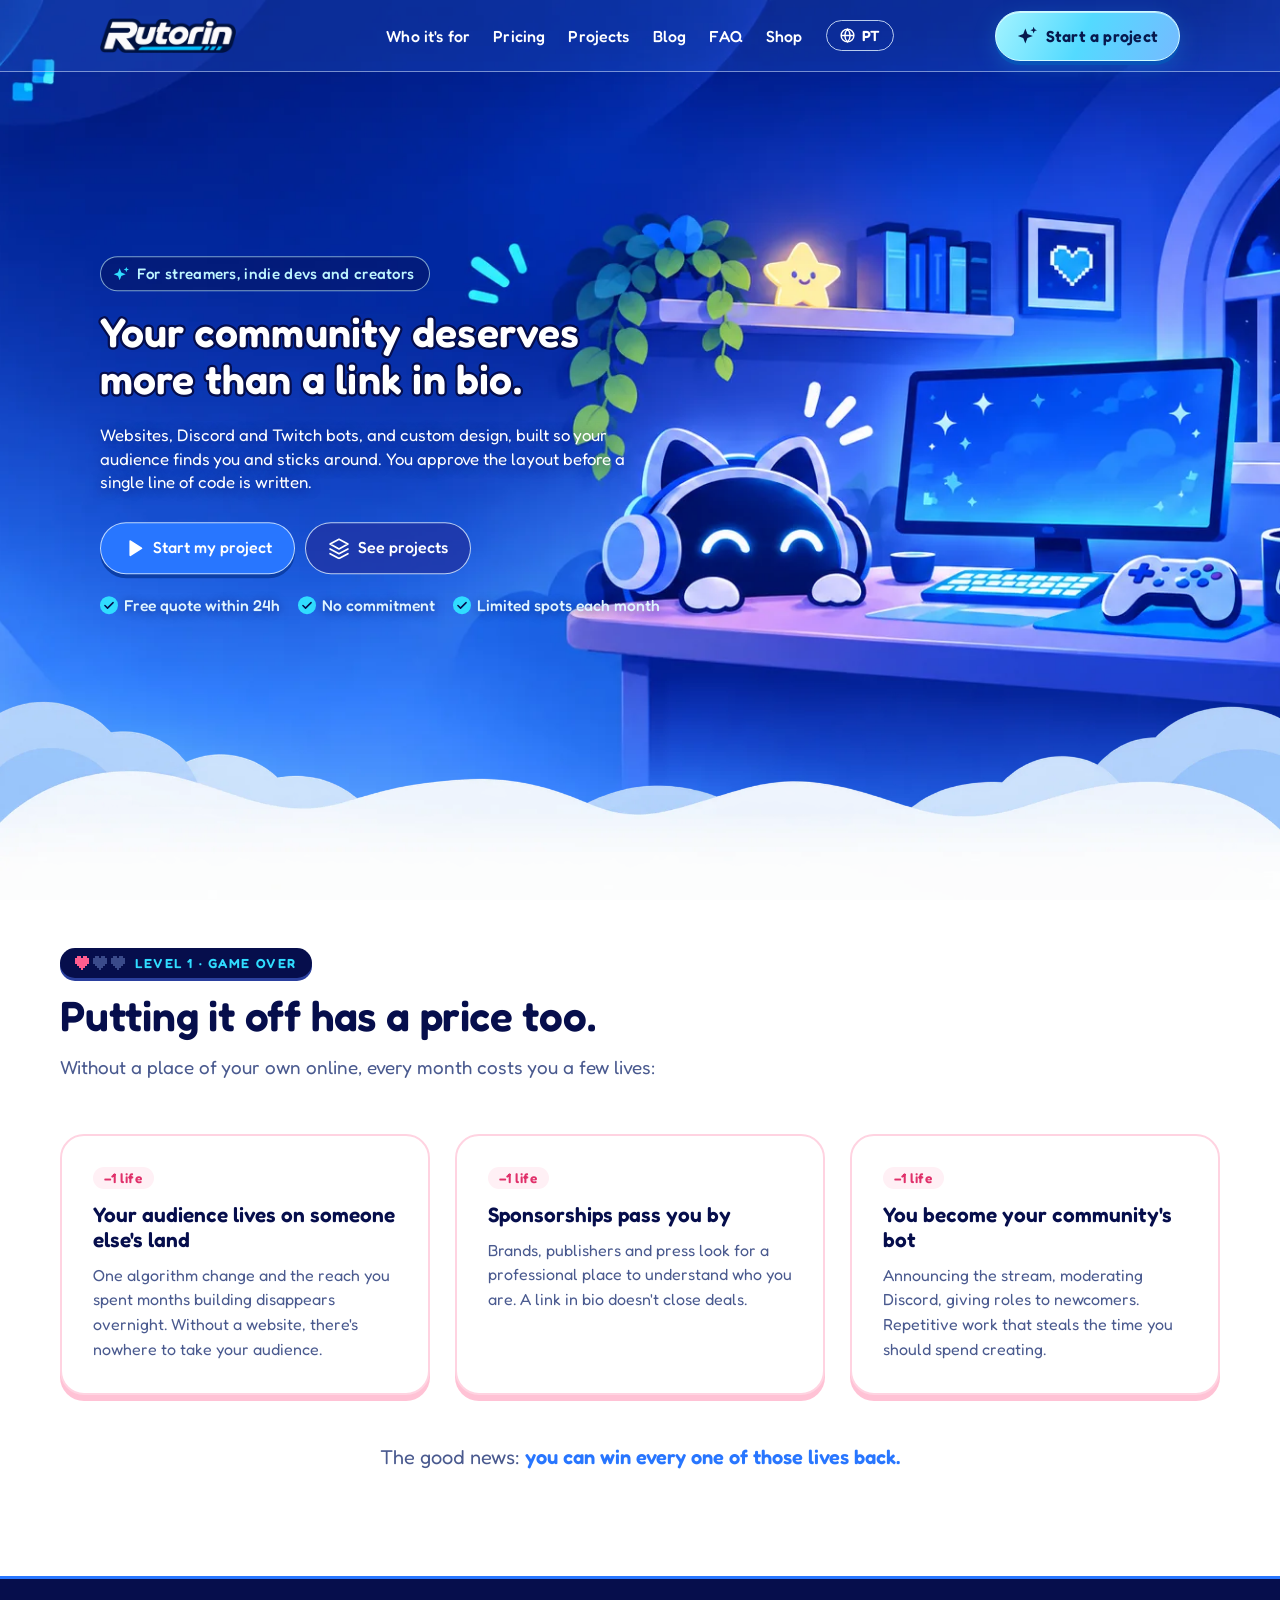
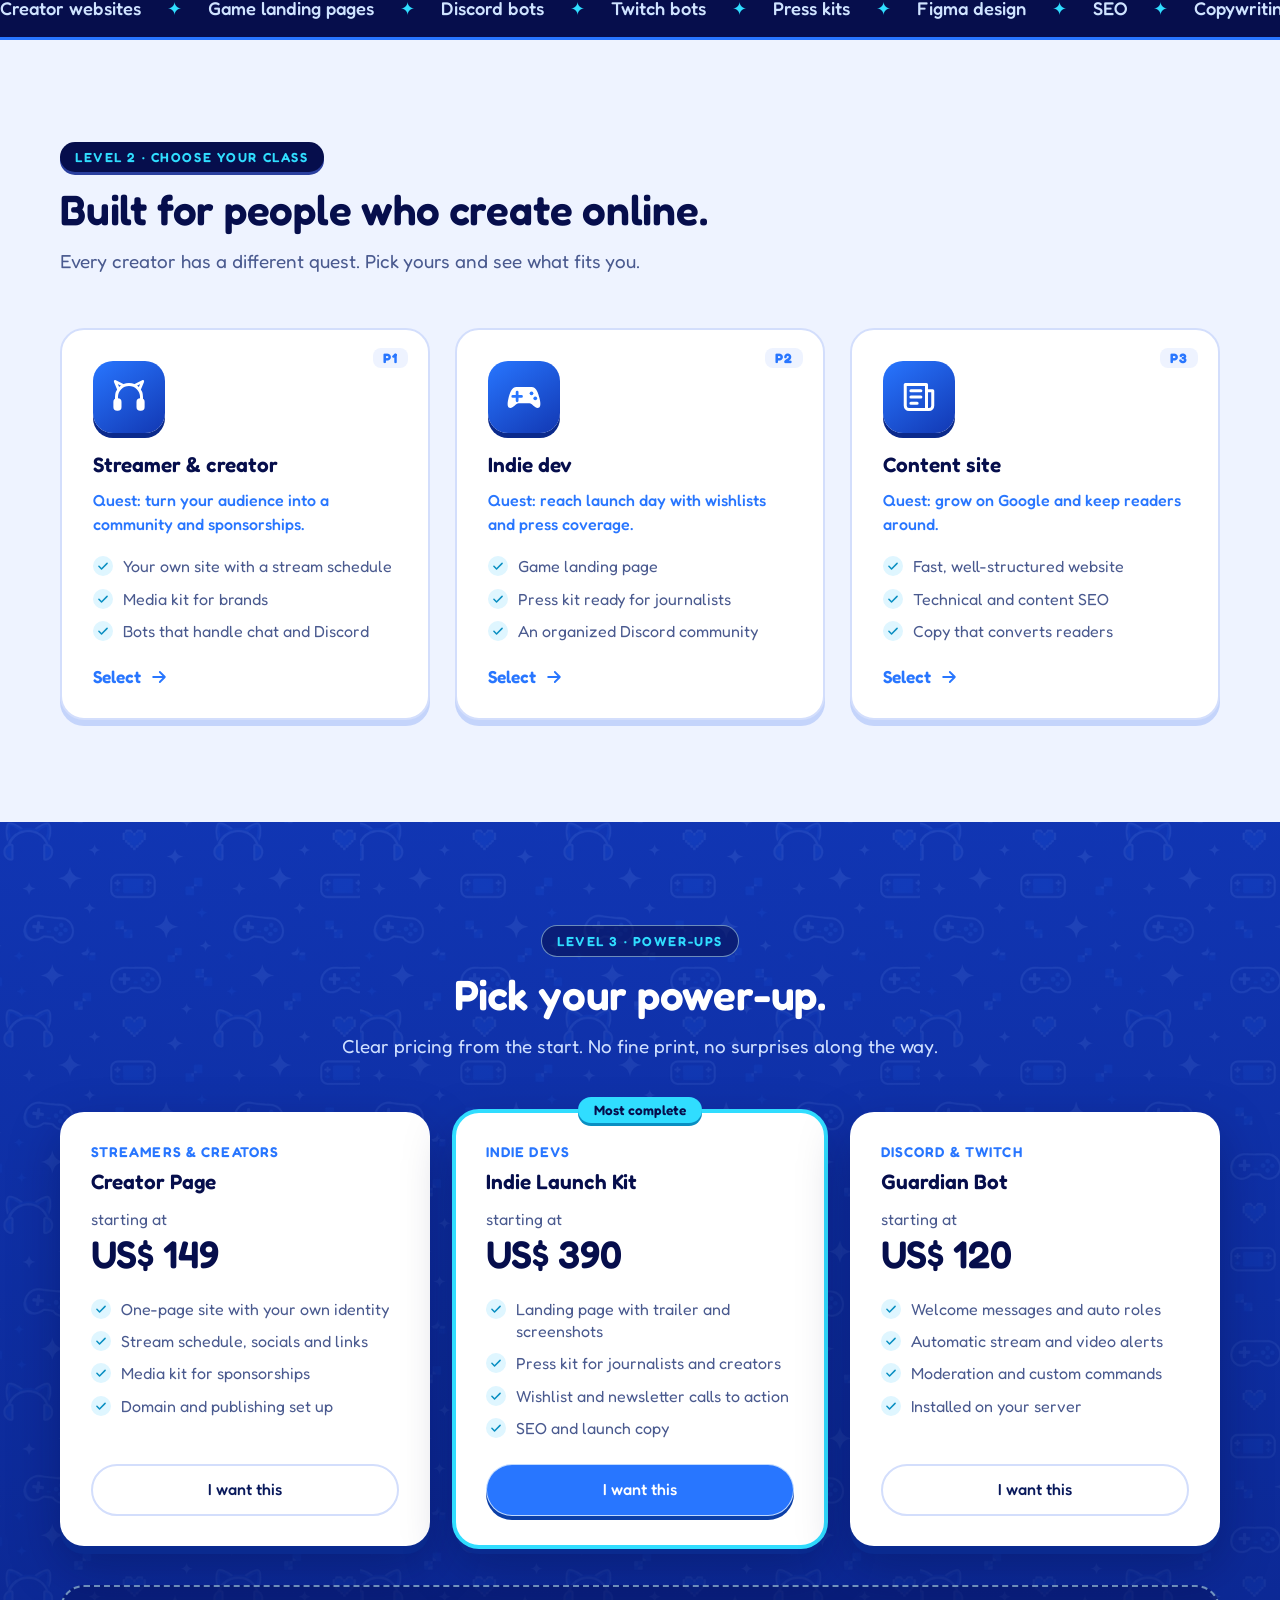
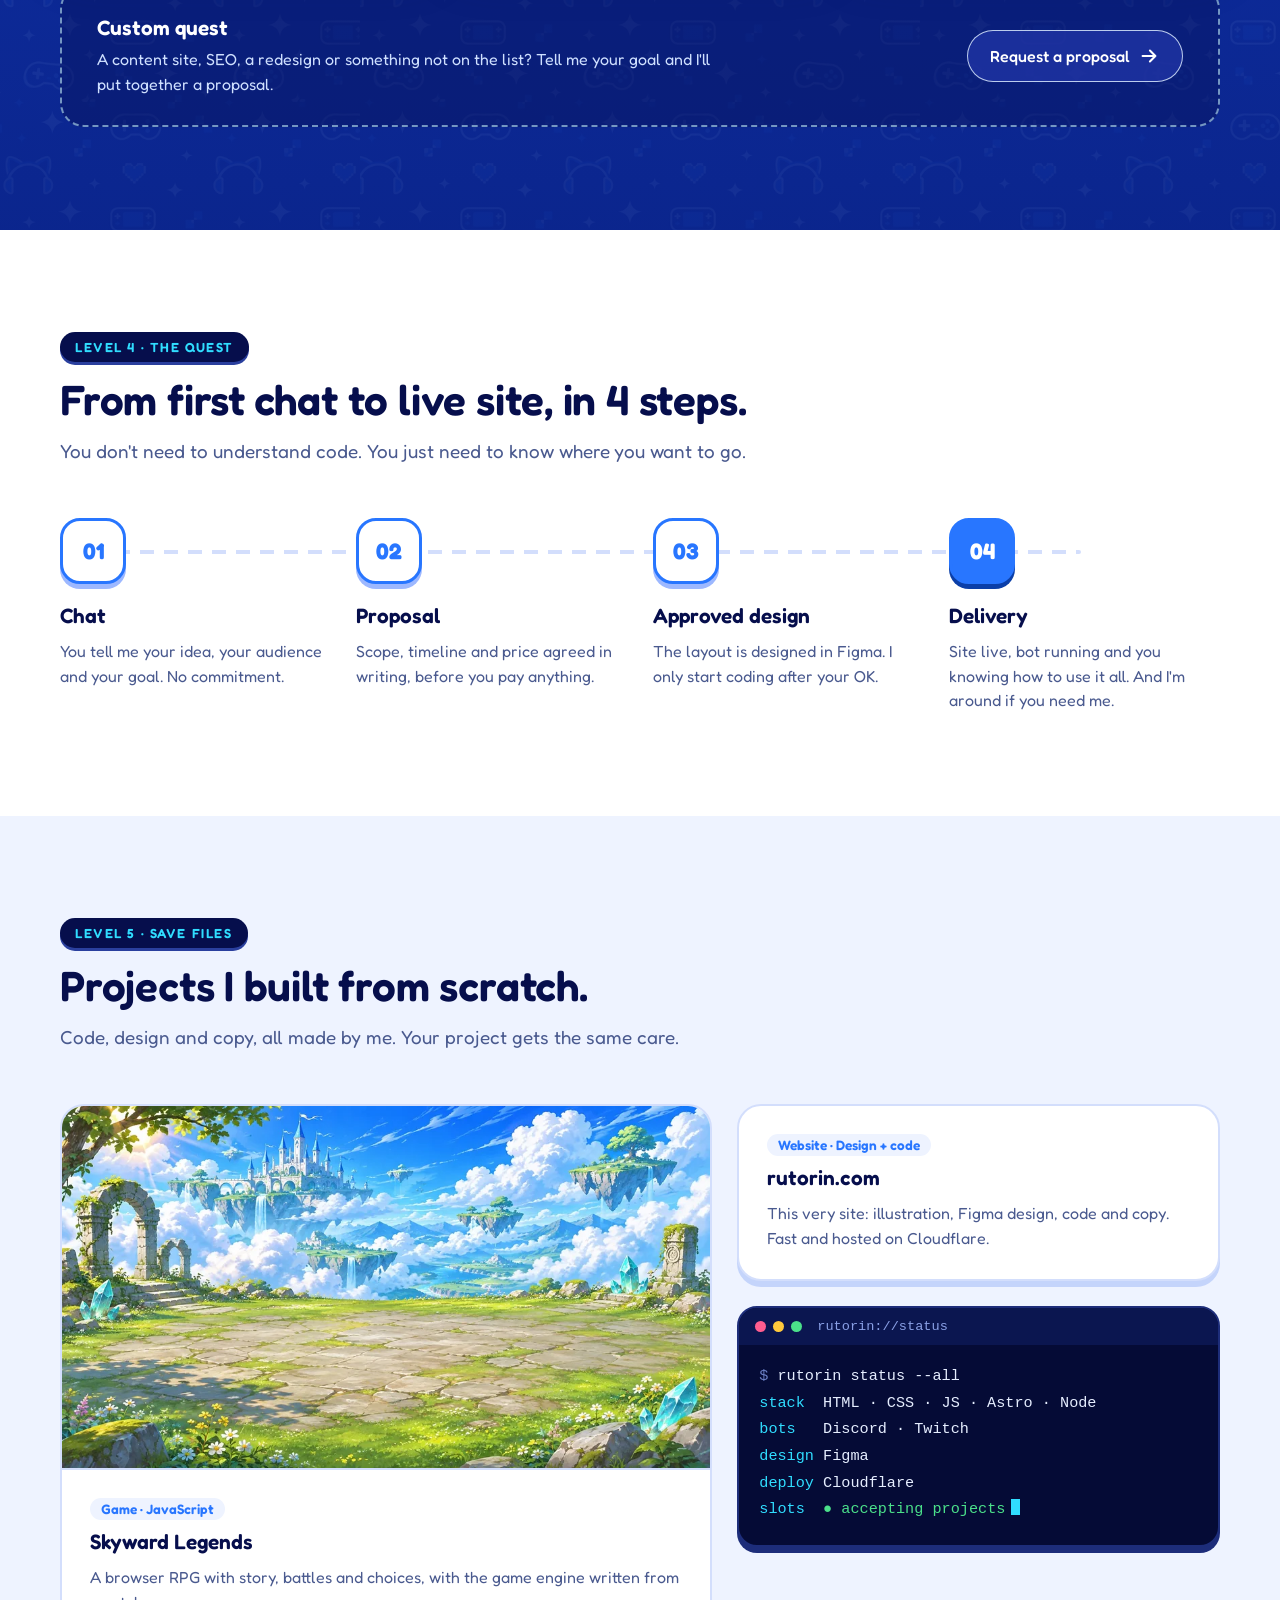
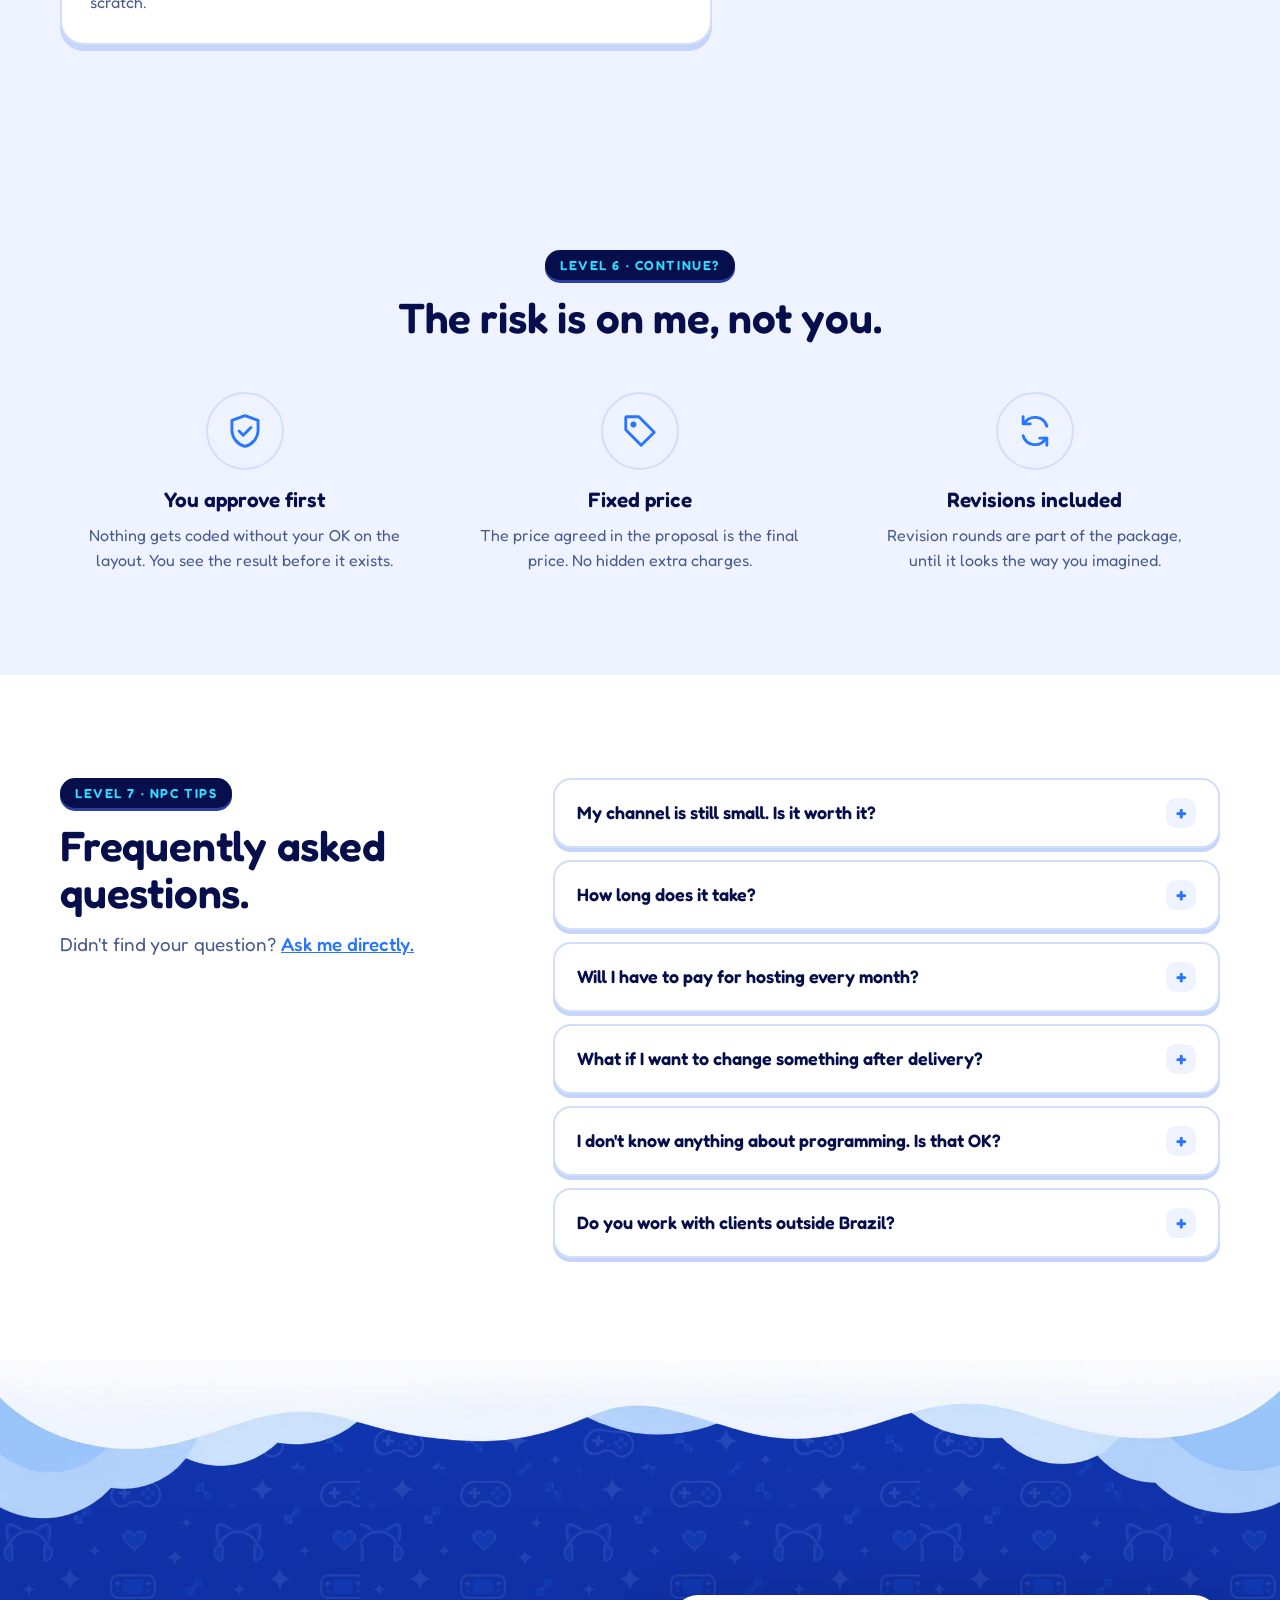
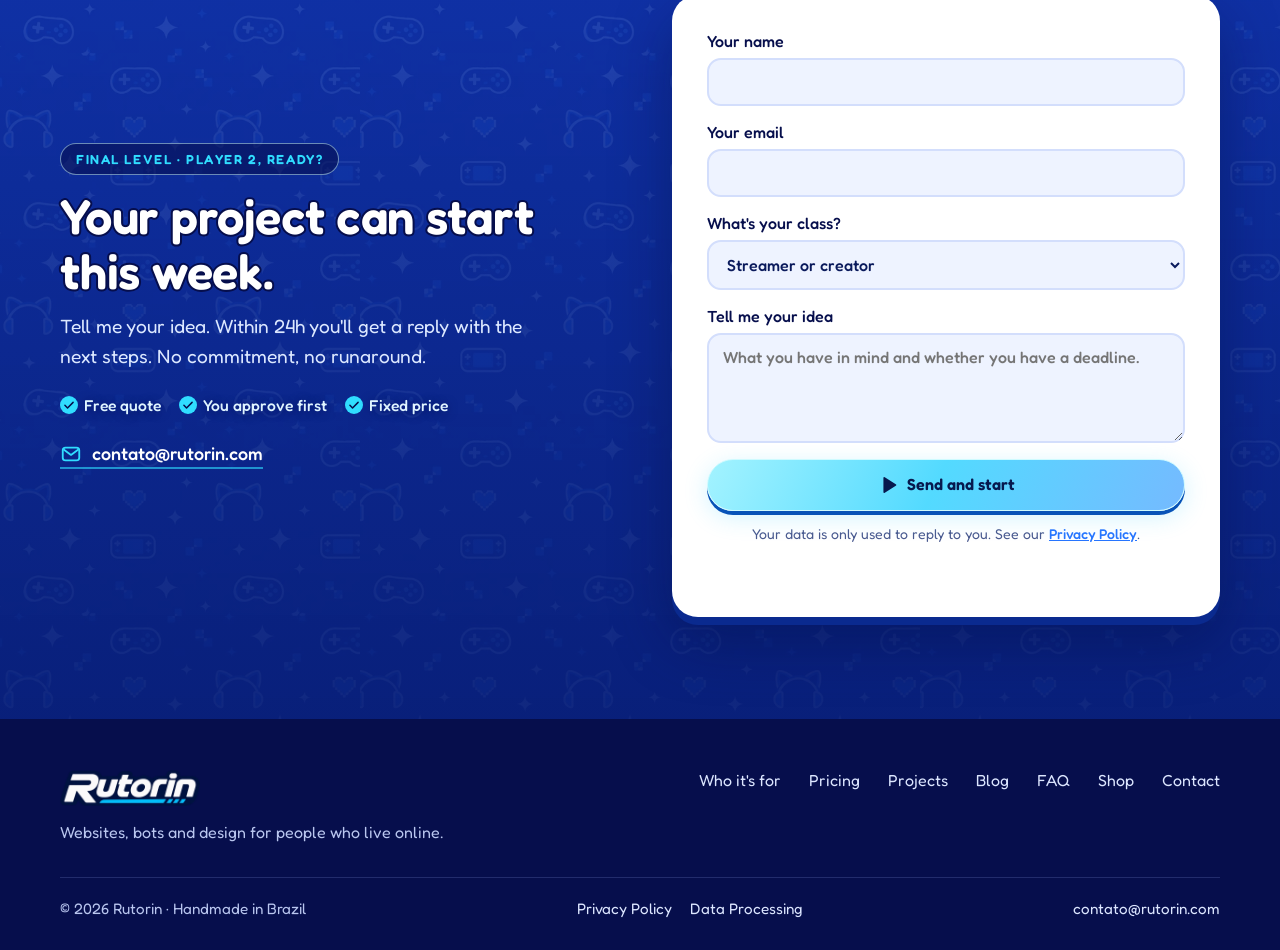
==== index.html @ 8c93b635 "Primeira versão do site da Rutorin" ====
<!doctype html>
<html lang="pt-BR">
<head>
  <meta charset="UTF-8">
  <meta name="viewport" content="width=device-width, initial-scale=1">
  <meta name="theme-color" content="#1035b5">
  <title>Rutorin · Sites e bots para streamers, devs indie e criadores</title>
  <meta name="description" content="Sites, bots para Discord e Twitch e design sob medida para streamers, devs indie e criadores. Você aprova o layout antes de qualquer linha de código. Orçamento grátis em até 24h.">
  <link rel="canonical" href="https://rutorin.com/">
  <link rel="alternate" hreflang="pt" href="https://rutorin.com/">
  <link rel="alternate" hreflang="en" href="https://rutorin.com/en/">
  <link rel="alternate" hreflang="x-default" href="https://rutorin.com/en/">
  <script>
    /* Idioma: quem não tem português no navegador vai para a versão em inglês.
       Uma escolha manual (seletor PT/EN) sempre vence. Robôs de busca não são redirecionados. */
    (function () {
      var saved = null;
      try { saved = localStorage.getItem('rutorin-lang'); } catch (e) {}
      if (saved === 'pt') return;
      if (saved !== 'en') {
        if (/bot|crawl|spider|slurp|lighthouse|preview|facebookexternalhit/i.test(navigator.userAgent)) return;
        var langs = navigator.languages && navigator.languages.length ? navigator.languages : [navigator.language || ''];
        for (var i = 0; i < langs.length; i++) { if (/^pt(-|$)/i.test(langs[i])) return; }
      }
      location.replace('en/' + location.search + location.hash);
    })();
  </script>
  <meta property="og:type" content="website">
  <meta property="og:locale" content="pt_BR">
  <meta property="og:locale:alternate" content="en_US">
  <meta property="og:url" content="https://rutorin.com/">
  <meta property="og:title" content="Rutorin · Sua comunidade merece mais que um link na bio">
  <meta property="og:description" content="Sites, bots e design sob medida para streamers, devs indie e criadores.">
  <meta property="og:image" content="https://rutorin.com/assets/og-image.jpg">
  <meta name="twitter:card" content="summary_large_image">
  <link rel="icon" type="image/png" sizes="32x32" href="assets/favicon-32.png">
  <link rel="icon" type="image/png" sizes="192x192" href="assets/favicon-192.png">
  <link rel="apple-touch-icon" sizes="180x180" href="assets/apple-touch-icon.png">
  <link rel="preload" href="assets/fredoka-600.ttf" as="font" type="font/ttf" crossorigin>
  <link rel="preload" href="assets/gamer-room.webp" as="image">
  <!-- Google Analytics (GA4): troque G-XXXXXXXXXX pelo seu ID e apague as linhas de comentário em volta.
  <script async src="https://www.googletagmanager.com/gtag/js?id=G-XXXXXXXXXX"></script>
  <script>window.dataLayer=window.dataLayer||[];function gtag(){dataLayer.push(arguments)}gtag('js',new Date());gtag('config','G-XXXXXXXXXX');</script>
  -->
  <link rel="stylesheet" href="styles.css">
  <script>document.documentElement.classList.add('js')</script>
  <script src="script.js" defer></script>
</head>
<body>
  <svg class="icon-library" xmlns="http://www.w3.org/2000/svg" aria-hidden="true">
    <symbol id="gamepad" viewBox="0 0 32 32"><path d="M10 8h12c4 0 5.3 4.6 6.5 9.4 1.2 4.9.6 7.4-1.7 7.4-2 0-4.5-3.8-6.4-3.8h-8.8c-1.9 0-4.4 3.8-6.4 3.8-2.3 0-2.9-2.5-1.7-7.4C4.7 12.6 6 8 10 8Z" fill="currentColor"/><path d="M10.5 12v7m-3.5-3.5h7" fill="none" stroke="#2876ff" stroke-width="2.2" stroke-linecap="round"/><circle cx="22" cy="13" r="1.5" fill="#2876ff"/><circle cx="25" cy="17" r="1.5" fill="#2876ff"/></symbol>
    <symbol id="layers" viewBox="0 0 32 32"><path d="m3 10 13-7 13 7-13 7L3 10Zm0 7 13 7 13-7M3 24l13 7 13-7" fill="none" stroke="currentColor" stroke-width="2.4" stroke-linecap="round" stroke-linejoin="round"/></symbol>
    <symbol id="close" viewBox="0 0 24 24"><path d="m6 6 12 12M18 6 6 18" fill="none" stroke="currentColor" stroke-width="2" stroke-linecap="round"/></symbol>
    <symbol id="menu" viewBox="0 0 24 24"><path d="M4 6h16M4 12h16M4 18h16" fill="none" stroke="currentColor" stroke-width="2" stroke-linecap="round"/></symbol>
    <symbol id="sparkles" viewBox="0 0 24 24"><path d="m10 3 2.5 6.5L19 12l-6.5 2.5L10 21l-2.5-6.5L1 12l6.5-2.5L10 3Zm10-2 1.1 2.9L24 5l-2.9 1.1L20 9l-1.1-2.9L16 5l2.9-1.1L20 1Z" fill="currentColor"/></symbol>
    <symbol id="play" viewBox="0 0 24 24"><path d="M7 4.5v15a1 1 0 0 0 1.5.86l12-7.5a1 1 0 0 0 0-1.72l-12-7.5A1 1 0 0 0 7 4.5Z" fill="currentColor"/></symbol>
    <symbol id="heart" viewBox="0 0 7 7"><path d="M1 0h2v1h1V0h2v1h1v3H6v1H5v1H4v1H3V6H2V5H1V4H0V1h1Z" fill="currentColor"/></symbol>
    <symbol id="headphones" viewBox="0 0 32 32"><path d="M6 19v-3a10 10 0 0 1 20 0v3" fill="none" stroke="currentColor" stroke-width="2.4" stroke-linecap="round"/><path d="M7.5 9.5 5 3.5l6 3M24.5 9.5l2.5-6-6 3" fill="none" stroke="currentColor" stroke-width="2.2" stroke-linejoin="round" stroke-linecap="round"/><rect x="3.5" y="17" width="6.5" height="10" rx="3" fill="currentColor"/><rect x="22" y="17" width="6.5" height="10" rx="3" fill="currentColor"/></symbol>
    <symbol id="news" viewBox="0 0 32 32"><path d="M5 6h17v20H8a3 3 0 0 1-3-3V6Z" fill="none" stroke="currentColor" stroke-width="2.4" stroke-linejoin="round"/><path d="M22 11h5v12a3 3 0 0 1-3 3h-2" fill="none" stroke="currentColor" stroke-width="2.4" stroke-linejoin="round"/><path d="M9.5 11h8M9.5 16h8M9.5 21h5" stroke="currentColor" stroke-width="2.4" stroke-linecap="round"/></symbol>
    <symbol id="bot" viewBox="0 0 32 32"><rect x="5" y="10" width="22" height="16" rx="5" fill="none" stroke="currentColor" stroke-width="2.4"/><path d="M16 5v5" stroke="currentColor" stroke-width="2.4" stroke-linecap="round"/><circle cx="16" cy="4" r="2" fill="currentColor"/><circle cx="11.5" cy="18" r="2" fill="currentColor"/><circle cx="20.5" cy="18" r="2" fill="currentColor"/><path d="M2 16v5M30 16v5" stroke="currentColor" stroke-width="2.4" stroke-linecap="round"/></symbol>
    <symbol id="check" viewBox="0 0 24 24"><path d="m5 12.5 4.5 4.5L19 7.5" fill="none" stroke="currentColor" stroke-width="2.6" stroke-linecap="round" stroke-linejoin="round"/></symbol>
    <symbol id="arrow" viewBox="0 0 24 24"><path d="M5 12h14m-6-6 6 6-6 6" fill="none" stroke="currentColor" stroke-width="2.2" stroke-linecap="round" stroke-linejoin="round"/></symbol>
    <symbol id="shield" viewBox="0 0 32 32"><path d="M16 3 5 7v8c0 7 4.7 12.3 11 14 6.3-1.7 11-7 11-14V7L16 3Z" fill="none" stroke="currentColor" stroke-width="2.4" stroke-linejoin="round"/><path d="m11 16 3.5 3.5L21 13" fill="none" stroke="currentColor" stroke-width="2.4" stroke-linecap="round" stroke-linejoin="round"/></symbol>
    <symbol id="tag" viewBox="0 0 32 32"><path d="M4 5v10l13 13 11-11L15 4H5a1 1 0 0 0-1 1Z" fill="none" stroke="currentColor" stroke-width="2.4" stroke-linejoin="round"/><circle cx="10.5" cy="10.5" r="2.5" fill="currentColor"/></symbol>
    <symbol id="refresh" viewBox="0 0 32 32"><path d="M26 12A10.5 10.5 0 0 0 7 9.5M6 20a10.5 10.5 0 0 0 19 2.5" fill="none" stroke="currentColor" stroke-width="2.4" stroke-linecap="round"/><path d="M6 4v6h6M26 28v-6h-6" fill="none" stroke="currentColor" stroke-width="2.4" stroke-linecap="round" stroke-linejoin="round"/></symbol>
    <symbol id="globe" viewBox="0 0 24 24"><circle cx="12" cy="12" r="9" fill="none" stroke="currentColor" stroke-width="2"/><path d="M3 12h18M12 3c2.5 2.6 3.8 5.6 3.8 9s-1.3 6.4-3.8 9c-2.5-2.6-3.8-5.6-3.8-9S9.5 5.6 12 3Z" fill="none" stroke="currentColor" stroke-width="2" stroke-linejoin="round"/></symbol>
    <symbol id="mail" viewBox="0 0 24 24"><rect x="3" y="5" width="18" height="14" rx="3" fill="none" stroke="currentColor" stroke-width="2"/><path d="m4 7 8 6 8-6" fill="none" stroke="currentColor" stroke-width="2" stroke-linejoin="round"/></symbol>
  </svg>

  <header class="site-header">
    <div class="header-inner">
      <a class="brand" href="#inicio" aria-label="Rutorin, voltar ao início" draggable="false"><img src="assets/rutorin-logo.webp" alt="Rutorin" width="600" height="152" draggable="false"></a>
      <nav class="desktop-nav" aria-label="Navegação principal">
        <a class="nav-link" href="#classes">Para quem</a>
        <a class="nav-link" href="#power-ups">Pacotes</a>
        <a class="nav-link" href="#projetos">Projetos</a>
        <a class="nav-link" href="blog/">Blog</a>
        <a class="nav-link" href="#duvidas">Dúvidas</a>
        <a class="nav-link" href="https://ko-fi.com/rutorin/shop" target="_blank" rel="noopener noreferrer">Shop<span class="visually-hidden"> (abre em nova aba)</span></a>
        <a class="lang-switch" href="en/" hreflang="en" lang="en" data-lang-switch="en" aria-label="English version"><svg aria-hidden="true"><use href="#globe"></use></svg>EN</a>
      </nav>
      <a class="commission-button" href="#contato"><svg class="commission-icon" aria-hidden="true"><use href="#sparkles"></use></svg><span>Começar projeto</span><span class="commission-sheen" aria-hidden="true"></span></a>
      <button class="menu-button" popovertarget="mobile-menu" aria-label="Abrir menu"><svg><use href="#menu"></use></svg></button>
    </div>
  </header>

  <nav class="mobile-menu" id="mobile-menu" popover aria-label="Menu">
    <div class="mobile-menu-heading"><span>Explore a Rutorin</span><button class="close-button" popovertarget="mobile-menu" popovertargetaction="hide" aria-label="Fechar menu"><svg><use href="#close"></use></svg></button></div>
    <a href="#classes">Para quem</a>
    <a href="#power-ups">Pacotes</a>
    <a href="#projetos">Projetos</a>
    <a href="blog/">Blog</a>
    <a href="#duvidas">Dúvidas</a>
    <a href="https://ko-fi.com/rutorin/shop" target="_blank" rel="noopener noreferrer">Shop</a>
    <a href="en/" hreflang="en" lang="en" data-lang-switch="en" class="mobile-lang"><svg aria-hidden="true"><use href="#globe"></use></svg>English version</a>
    <a href="#contato" class="mobile-cta">Começar meu projeto</a>
  </nav>

  <main>
    <!-- ============ HERO · TELA DE TÍTULO ============ -->
    <section class="world" id="inicio" aria-labelledby="hero-title">
      <div class="hero-copy">
        <p class="hero-eyebrow"><svg aria-hidden="true"><use href="#sparkles"></use></svg>Para streamers, devs indie e criadores</p>
        <h1 id="hero-title"><span>Sua comunidade merece</span> <span>mais que um link na bio.</span></h1>
        <p class="hero-sub">Sites, bots para Discord e Twitch e design sob medida, feitos para o seu público te encontrar e ficar. Você aprova o layout antes de qualquer linha de código.</p>
        <div class="hero-actions">
          <a class="button button-primary" href="#contato"><svg aria-hidden="true"><use href="#play"></use></svg><span>Começar meu projeto</span></a>
          <a class="button button-secondary" href="#projetos"><svg aria-hidden="true"><use href="#layers"></use></svg><span>Ver projetos</span></a>
        </div>
        <ul class="hero-proof" aria-label="Garantias">
          <li><svg aria-hidden="true"><use href="#check"></use></svg>Orçamento grátis em até 24h</li>
          <li><svg aria-hidden="true"><use href="#check"></use></svg>Sem compromisso</li>
          <li><svg aria-hidden="true"><use href="#check"></use></svg>Poucas vagas por mês</li>
        </ul>
      </div>
      <div class="ambient-sparkles" aria-hidden="true"><i></i><i></i><i></i><i></i><i></i><i></i></div>
      <img class="cloud-divider" src="assets/cloud-divider.webp" alt="" width="2172" height="724" aria-hidden="true">
    </section>

    <!-- ============ FASE 1 · GAME OVER (custo da inércia) ============ -->
    <section class="section section-white" id="game-over" aria-labelledby="go-title">
      <div class="container">
        <div class="section-head reveal">
          <span class="hud-chip"><span class="lives" aria-hidden="true"><svg><use href="#heart"></use></svg><svg class="lost"><use href="#heart"></use></svg><svg class="lost"><use href="#heart"></use></svg></span>Fase 1 · Game over</span>
          <h2 id="go-title">Deixar para depois também tem um preço.</h2>
          <p>Enquanto você não tem um lugar seu na internet, cada mês custa algumas vidas:</p>
        </div>
        <div class="grid grid-3">
          <article class="card pain reveal">
            <span class="pain-num">−1 vida</span>
            <h3>Seu público mora no terreno dos outros</h3>
            <p>Uma mudança no algoritmo e o alcance que você levou meses para construir some da noite para o dia. Sem site, você não tem para onde levar a sua audiência.</p>
          </article>
          <article class="card pain reveal">
            <span class="pain-num">−1 vida</span>
            <h3>Parcerias passam reto</h3>
            <p>Marcas, publishers e imprensa procuram um lugar profissional para entender quem você é. Um link na bio não fecha negócio.</p>
          </article>
          <article class="card pain reveal">
            <span class="pain-num">−1 vida</span>
            <h3>Você vira o bot da sua comunidade</h3>
            <p>Avisar que a live começou, moderar o Discord, dar cargo para quem chegou. Tarefa repetitiva que rouba o tempo que você deveria gastar criando.</p>
          </article>
        </div>
        <p class="continue-line reveal">A boa notícia: <strong>todas essas vidas dá para recuperar.</strong></p>
      </div>
    </section>

    <!-- Faixa rolando -->
    <div class="ticker" aria-hidden="true">
      <div class="ticker-track">
        <span>Sites para criadores</span><i>✦</i><span>Landing pages de jogos</span><i>✦</i><span>Bots para Discord</span><i>✦</i><span>Bots para Twitch</span><i>✦</i><span>Press kits</span><i>✦</i><span>Design no Figma</span><i>✦</i><span>SEO</span><i>✦</i><span>Copywriting</span><i>✦</i>
        <span>Sites para criadores</span><i>✦</i><span>Landing pages de jogos</span><i>✦</i><span>Bots para Discord</span><i>✦</i><span>Bots para Twitch</span><i>✦</i><span>Press kits</span><i>✦</i><span>Design no Figma</span><i>✦</i><span>SEO</span><i>✦</i><span>Copywriting</span><i>✦</i>
      </div>
    </div>

    <!-- ============ FASE 2 · ESCOLHA SUA CLASSE ============ -->
    <section class="section section-soft" id="classes" aria-labelledby="classes-title">
      <div class="container">
        <div class="section-head reveal">
          <span class="hud-chip">Fase 2 · Escolha sua classe</span>
          <h2 id="classes-title">Feito para quem cria na internet.</h2>
          <p>Cada tipo de criador tem uma missão diferente. Escolha a sua e veja o que faz sentido para você.</p>
        </div>
        <div class="grid grid-3">
          <article class="card class-card reveal">
            <span class="player-tag">P1</span>
            <div class="class-icon"><svg aria-hidden="true"><use href="#headphones"></use></svg></div>
            <h3>Streamer e criador</h3>
            <p class="class-quest">Missão: transformar audiência em comunidade e parcerias.</p>
            <ul class="check-list">
              <li><svg aria-hidden="true"><use href="#check"></use></svg>Site próprio com agenda de lives</li>
              <li><svg aria-hidden="true"><use href="#check"></use></svg>Mídia kit para marcas</li>
              <li><svg aria-hidden="true"><use href="#check"></use></svg>Bots que cuidam do chat e do Discord</li>
            </ul>
            <a class="select-button" href="#pacote-criador">Selecionar <svg aria-hidden="true"><use href="#arrow"></use></svg></a>
          </article>
          <article class="card class-card reveal">
            <span class="player-tag">P2</span>
            <div class="class-icon"><svg aria-hidden="true"><use href="#gamepad"></use></svg></div>
            <h3>Dev indie</h3>
            <p class="class-quest">Missão: chegar ao lançamento com wishlists e imprensa.</p>
            <ul class="check-list">
              <li><svg aria-hidden="true"><use href="#check"></use></svg>Landing page do jogo</li>
              <li><svg aria-hidden="true"><use href="#check"></use></svg>Press kit pronto para a imprensa</li>
              <li><svg aria-hidden="true"><use href="#check"></use></svg>Comunidade organizada no Discord</li>
            </ul>
            <a class="select-button" href="#pacote-indie">Selecionar <svg aria-hidden="true"><use href="#arrow"></use></svg></a>
          </article>
          <article class="card class-card reveal">
            <span class="player-tag">P3</span>
            <div class="class-icon"><svg aria-hidden="true"><use href="#news"></use></svg></div>
            <h3>Portal de conteúdo</h3>
            <p class="class-quest">Missão: crescer no Google e manter o leitor no site.</p>
            <ul class="check-list">
              <li><svg aria-hidden="true"><use href="#check"></use></svg>Site rápido e bem estruturado</li>
              <li><svg aria-hidden="true"><use href="#check"></use></svg>SEO técnico e de conteúdo</li>
              <li><svg aria-hidden="true"><use href="#check"></use></svg>Textos que convertem leitores</li>
            </ul>
            <a class="select-button" href="#missao-personalizada">Selecionar <svg aria-hidden="true"><use href="#arrow"></use></svg></a>
          </article>
        </div>
      </div>
    </section>

    <!-- ============ FASE 3 · POWER-UPS (pacotes e preços) ============ -->
    <section class="section section-blue" id="power-ups" aria-labelledby="power-title">
      <div class="container">
        <div class="section-head section-head-center reveal">
          <span class="hud-chip hud-chip-light">Fase 3 · Power-ups</span>
          <h2 id="power-title">Escolha seu power-up.</h2>
          <p>Preço claro desde o início. Sem letras miúdas, sem surpresa no meio do caminho.</p>
        </div>
        <!-- ATENÇÃO: os preços abaixo são SUGESTÕES. Ajuste antes de publicar. -->
        <div class="grid grid-3 packages">
          <article class="card package reveal" id="pacote-criador">
            <span class="package-for">Streamers e criadores</span>
            <h3>Página de Criador</h3>
            <p class="price">a partir de <strong>R$ 490</strong></p>
            <ul class="check-list">
              <li><svg aria-hidden="true"><use href="#check"></use></svg>Site de uma página com a sua identidade</li>
              <li><svg aria-hidden="true"><use href="#check"></use></svg>Agenda de lives, redes e links</li>
              <li><svg aria-hidden="true"><use href="#check"></use></svg>Mídia kit para parcerias</li>
              <li><svg aria-hidden="true"><use href="#check"></use></svg>Domínio e publicação configurados</li>
            </ul>
            <a class="button button-outline" href="#contato">Quero este</a>
          </article>
          <article class="card package package-featured reveal" id="pacote-indie">
            <span class="package-badge">Mais completo</span>
            <span class="package-for">Devs indie</span>
            <h3>Kit de Lançamento Indie</h3>
            <p class="price">a partir de <strong>R$ 1.290</strong></p>
            <ul class="check-list">
              <li><svg aria-hidden="true"><use href="#check"></use></svg>Landing page com trailer e capturas</li>
              <li><svg aria-hidden="true"><use href="#check"></use></svg>Press kit para imprensa e criadores</li>
              <li><svg aria-hidden="true"><use href="#check"></use></svg>Chamadas para wishlist e newsletter</li>
              <li><svg aria-hidden="true"><use href="#check"></use></svg>SEO e textos de lançamento</li>
            </ul>
            <a class="button button-primary" href="#contato">Quero este</a>
          </article>
          <article class="card package reveal" id="pacote-bot">
            <span class="package-for">Discord e Twitch</span>
            <h3>Bot Guardião</h3>
            <p class="price">a partir de <strong>R$ 390</strong></p>
            <ul class="check-list">
              <li><svg aria-hidden="true"><use href="#check"></use></svg>Boas-vindas e cargos automáticos</li>
              <li><svg aria-hidden="true"><use href="#check"></use></svg>Aviso automático de live e vídeos</li>
              <li><svg aria-hidden="true"><use href="#check"></use></svg>Moderação e comandos personalizados</li>
              <li><svg aria-hidden="true"><use href="#check"></use></svg>Instalação no seu servidor</li>
            </ul>
            <a class="button button-outline" href="#contato">Quero este</a>
          </article>
        </div>
        <div class="custom-quest reveal" id="missao-personalizada">
          <div>
            <h3>Missão personalizada</h3>
            <p>Portal de conteúdo, SEO, redesign ou algo que não está na lista? Me conte o objetivo e eu monto a proposta.</p>
          </div>
          <a class="button button-secondary" href="#contato">Pedir proposta <svg aria-hidden="true"><use href="#arrow"></use></svg></a>
        </div>
      </div>
    </section>

    <!-- ============ FASE 4 · A QUEST (processo) ============ -->
    <section class="section section-white" id="quest" aria-labelledby="quest-title">
      <div class="container">
        <div class="section-head reveal">
          <span class="hud-chip">Fase 4 · A quest</span>
          <h2 id="quest-title">Do primeiro papo ao site no ar, em 4 etapas.</h2>
          <p>Você não precisa entender de código. Só precisa saber onde quer chegar.</p>
        </div>
        <ol class="quest-path">
          <li class="reveal">
            <span class="quest-node">01</span>
            <h3>Conversa</h3>
            <p>Você me conta sua ideia, seu público e seu objetivo. Sem compromisso.</p>
          </li>
          <li class="reveal">
            <span class="quest-node">02</span>
            <h3>Proposta</h3>
            <p>Escopo, prazo e valor fechados por escrito, antes de você pagar qualquer coisa.</p>
          </li>
          <li class="reveal">
            <span class="quest-node">03</span>
            <h3>Design aprovado</h3>
            <p>O layout é desenhado no Figma. Só começo a programar depois do seu ok.</p>
          </li>
          <li class="reveal">
            <span class="quest-node quest-node-final">04</span>
            <h3>Entrega</h3>
            <p>Site no ar, bot rodando e você sabendo usar tudo. E eu por perto se precisar.</p>
          </li>
        </ol>
      </div>
    </section>

    <!-- ============ FASE 5 · SAVE FILES (prova) ============ -->
    <section class="section section-soft" id="projetos" aria-labelledby="proj-title">
      <div class="container">
        <div class="section-head reveal">
          <span class="hud-chip">Fase 5 · Save files</span>
          <h2 id="proj-title">Projetos que eu fiz do zero.</h2>
          <p>Código, design e texto feitos por mim. É o mesmo cuidado que o seu projeto vai receber.</p>
        </div>
        <div class="projects">
          <article class="card project project-main reveal">
            <img src="assets/skyward-legends.webp" alt="Cena de Skyward Legends: ilhas flutuantes num céu azul" width="960" height="540" loading="lazy">
            <div class="project-body">
              <span class="project-tag">Jogo · JavaScript</span>
              <h3>Skyward Legends</h3>
              <p>RPG de navegador com história, batalhas e escolhas, com o motor do jogo escrito do zero.</p>
            </div>
          </article>
          <div class="project-side">
            <article class="card project reveal">
              <div class="project-body">
                <span class="project-tag">Site · Design + código</span>
                <h3>rutorin.com</h3>
                <p>Este site: ilustração, design no Figma, código e textos. Rápido e publicado na Cloudflare.</p>
              </div>
            </article>
            <div class="terminal reveal" role="img" aria-label="Status: stack HTML, CSS, JavaScript, Astro e Node; bots para Discord e Twitch; design no Figma; publicação na Cloudflare; agenda com vagas abertas.">
              <div class="terminal-bar"><i></i><i></i><i></i><span>rutorin://status</span></div>
              <pre><span class="t-line"><span class="t-dim">$</span> rutorin status --all</span>
<span class="t-line"><span class="t-key">stack </span> HTML · CSS · JS · Astro · Node</span>
<span class="t-line"><span class="t-key">bots  </span> Discord · Twitch</span>
<span class="t-line"><span class="t-key">design</span> Figma</span>
<span class="t-line"><span class="t-key">deploy</span> Cloudflare</span>
<span class="t-line"><span class="t-key">agenda</span> <span class="t-ok">● vagas abertas</span><span class="t-cursor" aria-hidden="true"></span></span></pre>
            </div>
          </div>
        </div>
      </div>
    </section>

    <!-- ============ FASE 6 · CONTINUE? (garantias) ============ -->
    <section class="section section-soft" id="garantias" aria-labelledby="cont-title">
      <div class="container">
        <div class="section-head section-head-center reveal">
          <span class="hud-chip">Fase 6 · Continue?</span>
          <h2 id="cont-title">O risco fica comigo, não com você.</h2>
        </div>
        <div class="grid grid-3">
          <article class="guarantee reveal">
            <div class="guarantee-icon"><svg aria-hidden="true"><use href="#shield"></use></svg></div>
            <h3>Você aprova antes</h3>
            <p>Nada vai para o código sem o seu ok no layout. Você vê o resultado antes de ele existir.</p>
          </article>
          <article class="guarantee reveal">
            <div class="guarantee-icon"><svg aria-hidden="true"><use href="#tag"></use></svg></div>
            <h3>Preço fechado</h3>
            <p>O valor combinado na proposta é o valor final. Sem cobrança extra escondida.</p>
          </article>
          <article class="guarantee reveal">
            <div class="guarantee-icon"><svg aria-hidden="true"><use href="#refresh"></use></svg></div>
            <h3>Ajustes incluídos</h3>
            <p>Rodadas de revisão já fazem parte do pacote, até ficar do jeito que você imaginou.</p>
          </article>
        </div>
      </div>
    </section>

    <!-- ============ FASE 7 · DICAS DO NPC (FAQ) ============ -->
    <section class="section section-white" id="duvidas" aria-labelledby="faq-title">
      <div class="container faq-layout">
        <div class="section-head reveal">
          <span class="hud-chip">Fase 7 · Dicas do NPC</span>
          <h2 id="faq-title">Perguntas frequentes.</h2>
          <p>Ficou alguma dúvida de fora? <a href="#contato">Me pergunte direto.</a></p>
        </div>
        <div class="faq reveal">
          <details>
            <summary>Meu canal ainda é pequeno. Vale a pena?</summary>
            <p>Vale, e esse é o melhor momento. Quem chega agora encontra uma casa organizada, e você não precisa migrar ninguém depois. Os pacotes foram pensados para caber em quem está começando.</p>
          </details>
          <details>
            <summary>Quanto tempo leva?</summary>
            <p>Depende do projeto, e o prazo vem fechado por escrito na proposta, antes de você pagar qualquer coisa. Páginas de uma seção só são bem mais rápidas que um site completo.</p>
          </details>
          <details>
            <summary>Vou ter que pagar hospedagem todo mês?</summary>
            <p>Na maioria dos casos, não. Os sites são publicados na Cloudflare, que tem plano gratuito para esse tipo de projeto. Você paga só o domínio, uma vez por ano. Se o seu projeto tiver algum custo de servidor (como alguns bots), ele aparece na proposta.</p>
          </details>
          <details>
            <summary>E se eu quiser mudar algo depois da entrega?</summary>
            <p>O site é seu. Pequenos ajustes podem ser combinados a qualquer momento, e eu te mostro como atualizar o que for simples por conta própria.</p>
          </details>
          <details>
            <summary>Eu não entendo nada de programação. Tudo bem?</summary>
            <p>Tudo ótimo. Você fala do seu público e dos seus objetivos; a parte técnica é comigo. Tudo é explicado em português claro.</p>
          </details>
          <details>
            <summary>Você atende fora de Minas Gerais?</summary>
            <p>Sim. Todo o trabalho é online, então atendo criadores de qualquer lugar do Brasil.</p>
          </details>
        </div>
      </div>
    </section>

    <!-- ============ FASE FINAL · PLAYER 2 (contato) ============ -->
    <section class="section section-final" id="contato" aria-labelledby="final-title">
      <img class="cloud-top" src="assets/cloud-top.webp" alt="" width="2172" height="290" aria-hidden="true" loading="lazy">
      <div class="container final-layout">
        <div class="final-copy reveal">
          <span class="hud-chip hud-chip-light">Fase final · Player 2, pronto?</span>
          <h2 id="final-title">Seu projeto pode começar esta semana.</h2>
          <p>Me conte sua ideia. Em até 24h você recebe uma resposta com os próximos passos. Sem compromisso e sem enrolação.</p>
          <ul class="hero-proof final-proof">
            <li><svg aria-hidden="true"><use href="#check"></use></svg>Orçamento grátis</li>
            <li><svg aria-hidden="true"><use href="#check"></use></svg>Você aprova antes</li>
            <li><svg aria-hidden="true"><use href="#check"></use></svg>Preço fechado</li>
          </ul>
          <a class="mail-link" href="mailto:contato@rutorin.com"><svg aria-hidden="true"><use href="#mail"></use></svg>contato@rutorin.com</a>
        </div>
        <!-- Formulário: cole o endereço do Formspree em data-endpoint (ex.: https://formspree.io/f/xxxxabcd).
             Sem endereço, o envio abre o app de e-mail do visitante com a mensagem pronta. -->
        <form class="contact-form reveal" data-endpoint="" data-email="contato@rutorin.com" novalidate>
          <label>Seu nome
            <input type="text" name="nome" autocomplete="name" required>
          </label>
          <label>Seu e-mail
            <input type="email" name="email" autocomplete="email" required>
          </label>
          <label>Qual é a sua classe?
            <select name="classe">
              <option>Streamer ou criador</option>
              <option>Dev indie</option>
              <option>Portal de conteúdo</option>
              <option>Outro</option>
            </select>
          </label>
          <label>Conte sua ideia
            <textarea name="mensagem" rows="4" required placeholder="O que você imagina e se tem um prazo em mente."></textarea>
          </label>
          <button class="button button-cta" type="submit"><svg aria-hidden="true"><use href="#play"></use></svg><span>Enviar e começar</span></button>
          <p class="form-privacy">Seus dados são usados só para responder ao seu contato. Veja a <a href="privacidade/">Política de Privacidade</a>.</p>
          <p class="form-status" role="status" aria-live="polite"></p>
        </form>
      </div>
    </section>
  </main>

  <footer class="site-footer">
    <div class="container footer-inner">
      <div class="footer-brand">
        <img src="assets/rutorin-logo.webp" alt="Rutorin" width="600" height="152" loading="lazy">
        <p>Sites, bots e design para quem vive da internet.</p>
      </div>
      <nav class="footer-nav" aria-label="Rodapé">
        <a href="#classes">Para quem</a>
        <a href="#power-ups">Pacotes</a>
        <a href="#projetos">Projetos</a>
        <a href="blog/">Blog</a>
        <a href="#duvidas">Dúvidas</a>
        <a href="https://ko-fi.com/rutorin/shop" target="_blank" rel="noopener noreferrer">Shop</a>
        <a href="#contato">Contato</a>
      </nav>
    </div>
    <div class="container footer-bottom">
      <span>© <span data-year>2026</span> Rutorin · Feito à mão em Varginha, MG</span>
      <nav class="footer-legal" aria-label="Documentos legais"><a href="privacidade/">Política de Privacidade</a><a href="tratamento-de-dados/">Tratamento de Dados</a></nav>
      <a href="mailto:contato@rutorin.com">contato@rutorin.com</a>
    </div>
  </footer>
</body>
</html>
---- styles.css ----
@font-face{font-family:Fredoka;src:url("assets/fredoka-400.ttf") format("truetype");font-style:normal;font-weight:400;font-display:swap}
@font-face{font-family:Fredoka;src:url("assets/fredoka-500.ttf") format("truetype");font-style:normal;font-weight:500;font-display:swap}
@font-face{font-family:Fredoka;src:url("assets/fredoka-600.ttf") format("truetype");font-style:normal;font-weight:600;font-display:swap}
@font-face{font-family:Fredoka;src:url("assets/fredoka-700.ttf") format("truetype");font-style:normal;font-weight:700;font-display:swap}

/* =========================================================
   Paleta
   navy   #060e4c  texto escuro, contornos
   royal  #133aba  fundo do mundo
   blue   #2876ff  botões
   cyan   #30ddff  destaques
   ========================================================= */
:root{
  --navy:#060e4c;--navy-2:#0b206e;--royal:#133aba;--blue:#2876ff;--cyan:#30ddff;--white:#fff;
  --ink:#0a1a5c;--ink-soft:#4a5a8f;--soft:#eef3ff;--line:#d3defc;--chunk:#c4d4fb;
  --page-gutter:7.8%;--outline:rgba(224,239,255,.82);
  font-family:Fredoka,"Arial Rounded MT Bold",sans-serif;color:var(--white);background:var(--royal)
}
*{box-sizing:border-box}
html{scroll-behavior:smooth;scroll-padding-top:84px}
body{margin:0;background:var(--white)}
img{max-width:100%;height:auto}
button,a{-webkit-tap-highlight-color:transparent}
button{font:inherit;color:inherit;cursor:pointer;touch-action:manipulation}
a:focus-visible,button:focus-visible,summary:focus-visible,input:focus-visible,select:focus-visible,textarea:focus-visible{outline:3px solid var(--cyan);outline-offset:4px}
.icon-library{position:absolute;width:0;height:0;overflow:hidden}
.visually-hidden{position:absolute;width:1px;height:1px;overflow:hidden;clip:rect(0 0 0 0);white-space:nowrap}

/* =========================================================
   HEADER (fixo; ganha fundo depois do hero)
   ========================================================= */
.site-header{position:fixed;top:0;left:0;right:0;z-index:20;height:clamp(72px,5.1vw,88px);border-bottom:1px solid rgba(230,240,255,.5);background:rgba(48,105,226,.23);color:var(--white);transition:background .3s ease,height .3s ease,box-shadow .3s ease,border-color .3s ease}
.site-header.is-solid{height:72px;background:rgba(9,30,120,.92);-webkit-backdrop-filter:blur(12px);backdrop-filter:blur(12px);border-color:rgba(120,170,255,.25);box-shadow:0 8px 30px rgba(3,12,64,.25)}
.header-inner{height:100%;margin-inline:var(--page-gutter);display:grid;grid-template-columns:1fr auto 1fr;align-items:center;gap:32px}
.brand{display:block;width:136px;max-width:100%;min-width:0;line-height:0;justify-self:start;border-radius:12px;-webkit-user-select:none;user-select:none;-webkit-user-drag:none}
.brand img{width:100%;height:auto;-webkit-user-drag:none;pointer-events:none}
.desktop-nav{display:flex;align-items:center;gap:clamp(18px,1.8vw,31px)}
.nav-link{position:relative;padding:12px 0;color:inherit;text-decoration:none;font-size:clamp(1rem,1vw,1.08rem);font-weight:500;letter-spacing:.01em;white-space:nowrap;transition:color .18s ease}
.nav-link::after{content:"";position:absolute;bottom:3px;left:0;right:0;height:2px;border-radius:2px;background:var(--cyan);transform:scaleX(0);transition:transform .18s ease}
.nav-link:hover{color:#c5f7ff}
.nav-link:hover::after{transform:scaleX(1)}
.commission-button{position:relative;isolation:isolate;overflow:hidden;justify-self:end;display:inline-flex;align-items:center;justify-content:center;gap:9px;min-width:180px;min-height:50px;padding:12px 21px;border:1.5px solid #cefbff;border-radius:999px;color:#07194e;text-decoration:none;background:linear-gradient(115deg,#a3f3ff 0%,#53daff 48%,#75baff 100%);box-shadow:0 4px 0 #0753b8,0 6px 23px #2dcfff38,inset 0 1px 0 #fff9;font-size:1rem;font-weight:600;letter-spacing:.015em;white-space:nowrap;transition:box-shadow .22s ease,translate .22s ease}
.commission-button>svg,.commission-button>span:not(.commission-sheen){position:relative;z-index:2}
.commission-icon{width:20px;height:20px;flex:none;transition:rotate .3s ease,scale .3s ease}
.commission-button::before{content:"";position:absolute;inset:0;z-index:0;pointer-events:none;background:radial-gradient(circle at var(--pointer-x,50%) var(--pointer-y,50%),#ffffffaa,transparent 64%);opacity:0;transition:opacity .25s ease}
.commission-button:hover,.commission-button:focus-visible{translate:0 -2px;box-shadow:0 7px 0 #0753b8,0 12px 34px #38daff70,inset 0 1px 0 #fffc}
.commission-button:hover::before,.commission-button:focus-visible::before{opacity:1}
.commission-button:hover .commission-icon{rotate:-12deg;scale:1.12}
.commission-button:active{translate:0 3px;box-shadow:0 2px 0 #0753b8,0 4px 15px #2dcfff38}
.commission-sheen{position:absolute;inset:-45% auto -45% -65%;z-index:1;width:50%;pointer-events:none;opacity:0;transform:translateX(0) skewX(-22deg);background:linear-gradient(90deg,transparent,#ffffffb3,transparent)}
.menu-button{display:none;align-items:center;justify-content:center;width:46px;height:46px;padding:10px;border:1px solid var(--outline);border-radius:14px;background:rgba(6,14,76,.5)}
.menu-button svg{width:24px;height:24px}

/* =========================================================
   HERO · tela de título
   ========================================================= */
.world{position:relative;isolation:isolate;width:100%;height:100svh;min-height:720px;overflow:hidden;color:var(--white);background:#1035b5 url("assets/gamer-room.webp") center center/cover no-repeat}
.hero-copy{position:absolute;z-index:2;left:var(--page-gutter);top:50%;translate:0 -54%;width:min(600px,44%)}
.hero-eyebrow{display:inline-flex;align-items:center;gap:8px;margin:0 0 18px;padding:7px 15px 7px 12px;border:1px solid rgba(206,251,255,.6);border-radius:999px;background:rgba(6,14,76,.42);color:#bff6ff;font-size:.95rem;font-weight:500;letter-spacing:.02em}
.hero-eyebrow svg{width:16px;height:16px;color:var(--cyan)}
h1{margin:0;font-size:clamp(2.3rem,3.2vw,3.6rem);font-weight:600;line-height:1.14;letter-spacing:.005em;-webkit-text-stroke:4.5px var(--navy);paint-order:stroke fill}
h1 span{display:inline}
.hero-sub{max-width:540px;margin:22px 0 28px;font-size:clamp(1.05rem,1.2vw,1.28rem);font-weight:400;line-height:1.38;text-shadow:0 1px 12px rgba(6,14,76,.55)}
.hero-actions{display:flex;flex-wrap:wrap;align-items:center;gap:10px}
.hero-proof{display:flex;flex-wrap:wrap;gap:6px 18px;margin:22px 0 0;padding:0;list-style:none;font-size:.98rem;font-weight:500;color:#dff4ff;text-shadow:0 1px 10px rgba(6,14,76,.6)}
.hero-proof li{display:inline-flex;align-items:center;gap:6px}
.hero-proof svg{width:18px;height:18px;padding:2px;border-radius:50%;background:var(--cyan);color:var(--navy);flex:none}
.cloud-divider{position:absolute;z-index:1;pointer-events:none;bottom:clamp(-142px,-8.2vw,-72px);left:0;width:100%;height:auto;display:block}
.ambient-sparkles{position:absolute;inset:0;z-index:1;pointer-events:none;overflow:hidden}
.ambient-sparkles i{position:absolute;display:block;width:13px;height:13px;background:#c8f9ff;clip-path:polygon(50% 0,62% 37%,100% 50%,62% 63%,50% 100%,38% 63%,0 50%,38% 37%);opacity:0;filter:drop-shadow(0 0 6px #5feaff)}
.ambient-sparkles i:nth-child(1){left:23%;top:22%;width:10px;height:10px}
.ambient-sparkles i:nth-child(2){left:38%;top:17%}
.ambient-sparkles i:nth-child(3){left:7%;top:62%;width:8px;height:8px}
.ambient-sparkles i:nth-child(4){left:92%;top:18%;width:9px;height:9px}
.ambient-sparkles i:nth-child(5){left:72%;top:38%;width:8px;height:8px}
.ambient-sparkles i:nth-child(6){left:43%;top:75%;width:11px;height:11px}

/* =========================================================
   BOTÕES
   ========================================================= */
.button{display:inline-flex;align-items:center;justify-content:center;gap:8px;flex-shrink:0;min-height:52px;padding:11px 22px;border:1.5px solid var(--outline);border-radius:999px;color:var(--white);text-decoration:none;font-size:clamp(1rem,1.12vw,1.15rem);font-weight:500;line-height:1.2;white-space:nowrap;transition:background .18s ease,box-shadow .18s ease,transform .18s ease}
.button svg{width:22px;height:22px;flex:none;overflow:visible;transition:rotate .22s ease,scale .22s ease}
.button:hover svg{rotate:-7deg;scale:1.08}
.button:active{transform:translateY(1px)}
.button-primary{background:var(--blue);box-shadow:0 4px 0 #0b3fa8}
.button-primary:hover{background:#3987ff;box-shadow:0 6px 0 #0b3fa8,0 10px 24px rgba(8,24,108,.25);transform:translateY(-2px)}
.button-secondary{background:rgba(32,52,164,.8)}
.button-secondary:hover{background:#314fcb;box-shadow:0 7px 24px rgba(8,24,108,.25);transform:translateY(-2px)}
.button-outline{background:transparent;color:var(--ink);border:2px solid var(--line)}
.button-outline:hover{border-color:var(--blue);color:var(--blue);transform:translateY(-2px)}
.button-cta{width:100%;border-color:#cefbff;color:#07194e;font-weight:600;background:linear-gradient(115deg,#a3f3ff 0%,#53daff 48%,#75baff 100%);box-shadow:0 4px 0 #0753b8,0 6px 23px #2dcfff38}
.button-cta:hover{transform:translateY(-2px);box-shadow:0 7px 0 #0753b8,0 12px 34px #38daff70}

/* =========================================================
   SEÇÕES
   ========================================================= */
.container{width:min(100% - 2.5rem,1160px);margin-inline:auto}
.section{position:relative;padding:clamp(4.5rem,8vw,7rem) 0;color:var(--ink)}
.section-white{background:var(--white)}
.section-soft{background:var(--soft)}
#game-over{padding-top:clamp(2rem,4vw,3rem)}
.section h2{margin:14px 0 14px;font-size:clamp(2rem,3.3vw,2.9rem);font-weight:600;line-height:1.12;letter-spacing:-.005em;color:var(--navy)}
.section h3{margin:0 0 10px;font-size:1.3rem;font-weight:600;line-height:1.2;color:var(--navy)}
.section p{line-height:1.55}
.section-head{max-width:700px;margin-bottom:clamp(2.2rem,4vw,3.4rem)}
.section-head>p{margin:0;font-size:1.18rem;color:var(--ink-soft)}
.section-head-center{margin-inline:auto;text-align:center}
.section-head a{color:var(--blue);font-weight:500}

.hud-chip{display:inline-flex;align-items:center;gap:10px;padding:7px 15px;border-radius:999px;background:var(--navy);color:var(--cyan);font-size:.82rem;font-weight:600;letter-spacing:.12em;text-transform:uppercase;box-shadow:0 3px 0 #2a3f9e}
.hud-chip-light{background:rgba(6,14,76,.55);border:1px solid rgba(206,251,255,.5);box-shadow:none}
.lives{display:inline-flex;gap:4px}
.lives svg{width:14px;height:14px;color:#ff5d8f;shape-rendering:crispEdges}
.lives svg.lost{color:#3a4a8a}

.grid{display:grid;gap:clamp(1rem,2vw,1.6rem)}
.grid-3{grid-template-columns:repeat(auto-fit,minmax(min(100%,300px),1fr))}
.card{position:relative;padding:clamp(1.5rem,2.4vw,2rem);border:2px solid var(--line);border-radius:24px;background:var(--white);box-shadow:0 6px 0 var(--chunk);transition:transform .22s ease,box-shadow .22s ease,border-color .22s ease}
.card p{margin:0;color:var(--ink-soft)}

/* Fase 1 · Game over */
.pain{border-color:#ffd3e1;box-shadow:0 6px 0 #ffc2d5}
.pain-num{display:inline-block;margin-bottom:14px;padding:3px 11px;border-radius:999px;background:#fff0f5;color:#e0306a;font-size:.85rem;font-weight:600;letter-spacing:.04em}
.continue-line{margin:clamp(2rem,4vw,3rem) 0 0;text-align:center;font-size:1.25rem;color:var(--ink-soft)}
.continue-line strong{color:var(--blue);font-weight:600}

/* Faixa rolando */
.ticker{overflow:hidden;padding:18px 0;background:var(--navy);color:#cfe3ff;border-block:3px solid var(--blue)}
.ticker-track{display:flex;align-items:center;gap:26px;width:max-content;font-size:1.15rem;font-weight:500;white-space:nowrap;animation:ticker 38s linear infinite}
.ticker-track i{font-style:normal;color:var(--cyan)}
@keyframes ticker{to{transform:translateX(-50%)}}

/* Fase 2 · Classes */
.class-card{display:flex;flex-direction:column}
.player-tag{position:absolute;top:18px;right:20px;padding:2px 10px;border-radius:8px;background:var(--soft);color:var(--blue);font-size:.85rem;font-weight:700;letter-spacing:.06em}
.class-icon{display:grid;place-items:center;width:72px;height:72px;margin-bottom:20px;border-radius:20px;background:linear-gradient(145deg,#2876ff,#1238b3);color:var(--white);box-shadow:0 5px 0 #0b2a8c}
.class-icon svg{width:40px;height:40px}
.class-quest{margin:0 0 18px!important;font-weight:500;color:var(--blue)!important}
.check-list{display:grid;gap:10px;margin:0 0 24px;padding:0;list-style:none;color:var(--ink-soft)}
.check-list li{display:flex;gap:10px;align-items:flex-start;line-height:1.4}
.check-list svg{width:20px;height:20px;flex:none;margin-top:1px;padding:3px;border-radius:50%;background:#dff6ff;color:#0a8fc2}
.select-button{display:inline-flex;align-items:center;gap:8px;margin-top:auto;align-self:flex-start;color:var(--blue);font-weight:600;font-size:1.08rem;text-decoration:none}
.select-button svg{width:20px;height:20px;transition:translate .2s ease}
.select-button:hover svg{translate:4px 0}

/* Fase 3 · Power-ups */
.section-blue{color:var(--white);background:linear-gradient(180deg,rgba(16,53,181,.9),rgba(10,36,140,.94)),url("assets/gamer-pattern.webp") center/560px auto repeat;background-color:var(--royal)}
.section-blue h2{color:var(--white)}
.section-blue .section-head>p{color:#cfe0ff}
.packages{align-items:stretch}
.package{display:flex;flex-direction:column;border:0;box-shadow:0 8px 0 #0a2a8f,0 20px 50px rgba(3,12,64,.35)}
.package .button{margin-top:auto;width:100%}
.package-for{display:inline-block;margin-bottom:10px;color:var(--blue);font-size:.88rem;font-weight:600;letter-spacing:.08em;text-transform:uppercase}
.price{margin:2px 0 22px!important;color:var(--ink-soft)!important;font-size:1rem}
.price strong{display:block;margin-top:2px;font-size:2.4rem;font-weight:600;line-height:1.1;color:var(--navy)}
.package-featured{outline:4px solid var(--cyan);outline-offset:-1px}
.package-badge{position:absolute;top:-15px;left:50%;translate:-50% 0;padding:5px 16px;border-radius:999px;background:var(--cyan);color:var(--navy);font-size:.85rem;font-weight:600;white-space:nowrap;box-shadow:0 3px 0 #0a8fc2}
.custom-quest{display:flex;flex-wrap:wrap;align-items:center;justify-content:space-between;gap:20px;margin-top:clamp(1.6rem,3vw,2.4rem);padding:clamp(1.4rem,2.5vw,1.8rem) clamp(1.5rem,3vw,2.2rem);border:2px dashed rgba(206,251,255,.55);border-radius:24px;background:rgba(6,14,76,.35)}
.custom-quest h3{margin:0 0 6px;color:var(--white);font-size:1.3rem}
.custom-quest p{margin:0;color:#cfe0ff;max-width:640px}

/* Fase 4 · Quest */
.quest-path{position:relative;display:grid;grid-template-columns:repeat(4,1fr);gap:clamp(1rem,2vw,1.6rem);margin:0;padding:0;list-style:none}
.quest-path::before{content:"";position:absolute;top:32px;left:32px;right:12%;height:4px;background:repeating-linear-gradient(90deg,var(--line) 0 14px,transparent 14px 24px);border-radius:4px}
.quest-path li{position:relative}
.quest-path p{margin:0;color:var(--ink-soft)}
.quest-node{position:relative;display:grid;place-items:center;width:66px;height:66px;margin-bottom:20px;border-radius:20px;background:var(--white);border:3px solid var(--blue);color:var(--blue);font-size:1.4rem;font-weight:700;box-shadow:0 5px 0 #9db8ff}
.quest-node-final{background:var(--blue);color:var(--white);border-color:var(--blue);box-shadow:0 5px 0 #0b3fa8}

/* Fase 5 · Save files */
.projects{display:grid;grid-template-columns:1.35fr 1fr;gap:clamp(1rem,2vw,1.6rem)}
.project{padding:0;overflow:hidden}
.project img{display:block;width:100%;aspect-ratio:16/9;object-fit:cover;border-bottom:2px solid var(--line)}
.project-body{padding:clamp(1.4rem,2.2vw,1.8rem)}
.project-tag{display:inline-block;margin-bottom:10px;padding:3px 11px;border-radius:999px;background:var(--soft);color:var(--blue);font-size:.85rem;font-weight:600}
.project-side{display:grid;gap:clamp(1rem,2vw,1.6rem);align-content:start}
.terminal{overflow:hidden;border-radius:20px;background:#050b36;border:2px solid #1d2d7a;box-shadow:0 6px 0 #1d2d7a}
.terminal-bar{display:flex;align-items:center;gap:7px;padding:11px 16px;background:#0b1650;color:#8aa0e6;font-size:.85rem}
.terminal-bar i{width:11px;height:11px;border-radius:50%;background:#ff5d8f}
.terminal-bar i:nth-child(2){background:#ffc93c}
.terminal-bar i:nth-child(3){background:#4be08a}
.terminal-bar span{margin-left:8px;font-family:ui-monospace,Consolas,monospace}
.terminal pre{margin:0;padding:18px 20px 22px;overflow-x:auto;color:#e6eeff;font:500 .95rem/1.75 ui-monospace,"Cascadia Code",Consolas,monospace}
.t-dim{color:#6b7fc4}.t-key{color:var(--cyan)}.t-ok{color:#4be08a}

/* Fase 6 · Continue? */
.guarantee{text-align:center;padding:0 clamp(.5rem,2vw,1.4rem)}
.guarantee p{margin:0 auto;max-width:320px;color:var(--ink-soft)}
.guarantee-icon{display:grid;place-items:center;width:78px;height:78px;margin:0 auto 18px;border-radius:50%;background:var(--soft);color:var(--blue);border:2px solid var(--line)}
.guarantee-icon svg{width:38px;height:38px}

/* Fase 7 · FAQ */
.faq-layout{display:grid;grid-template-columns:.9fr 1.4fr;gap:clamp(2rem,5vw,4rem);align-items:start}
.faq{display:grid;gap:12px}
.faq details{border:2px solid var(--line);border-radius:18px;background:var(--white);box-shadow:0 4px 0 var(--chunk);transition:border-color .2s ease}
.faq details:hover{border-color:#9db8ff}
.faq details[open]{border-color:var(--blue)}
.faq summary{display:flex;align-items:center;justify-content:space-between;gap:16px;padding:18px 22px;list-style:none;cursor:pointer;color:var(--navy);font-size:1.12rem;font-weight:600}
.faq summary::-webkit-details-marker{display:none}
.faq summary::after{content:"+";flex:none;display:grid;place-items:center;width:30px;height:30px;border-radius:10px;background:var(--soft);color:var(--blue);font-size:1.3rem;line-height:1;transition:rotate .2s ease}
.faq details[open] summary::after{rotate:45deg}
.faq details p{margin:0;padding:0 22px 20px;color:var(--ink-soft)}

/* Fase final · Contato */
.section-final{overflow:hidden;color:var(--white);padding-top:calc(13.4vw + clamp(3rem,5vw,4.5rem));background:linear-gradient(180deg,rgba(16,53,181,.86),rgba(8,30,120,.95)),url("assets/gamer-pattern.webp") center/560px auto repeat;background-color:var(--royal)}
.cloud-top{position:absolute;top:-1px;left:0;width:100%;height:auto;pointer-events:none}
.section-final h2{color:var(--white);font-size:clamp(2.2rem,3.8vw,3.3rem);-webkit-text-stroke:4px var(--navy);paint-order:stroke fill}
.final-layout{position:relative;display:grid;grid-template-columns:1fr 1fr;gap:clamp(2rem,5vw,4.5rem);align-items:center}
.final-copy>p{margin:0;font-size:1.2rem;color:#dce8ff;max-width:500px}
.final-proof{margin-top:24px}
.hero-proof.final-proof{justify-content:flex-start}
.mail-link{display:inline-flex;align-items:center;gap:10px;margin-top:28px;color:var(--white);font-size:1.12rem;font-weight:500;text-decoration:none;border-bottom:2px solid rgba(48,221,255,.6);padding-bottom:2px}
.mail-link svg{width:22px;height:22px;color:var(--cyan)}
.mail-link:hover{border-color:var(--cyan)}
.contact-form{display:grid;gap:16px;padding:clamp(1.5rem,3vw,2.2rem);border-radius:26px;background:var(--white);color:var(--ink);box-shadow:0 8px 0 #0a2a8f,0 24px 60px rgba(3,12,64,.4)}
.contact-form label{display:grid;gap:7px;font-weight:500;color:var(--navy)}
.contact-form input,.contact-form select,.contact-form textarea{width:100%;font:inherit;font-size:1rem;color:var(--ink);background:var(--soft);border:2px solid var(--line);border-radius:14px;padding:12px 14px;transition:border-color .18s ease,background .18s ease}
.contact-form input:focus,.contact-form select:focus,.contact-form textarea:focus{outline:none;border-color:var(--blue);background:var(--white)}
.contact-form textarea{resize:vertical;min-height:110px}
.contact-form [aria-invalid="true"]{border-color:#e0306a}
.form-status{margin:0;min-height:1.4em;font-size:.95rem;color:var(--ink-soft);text-align:center}
.form-status.is-error{color:#e0306a}
.form-status.is-ok{color:#0f9d58}

/* Rodapé */
.site-footer{background:var(--navy);color:#b9c6ef}
.footer-inner{display:flex;flex-wrap:wrap;align-items:flex-start;justify-content:space-between;gap:2rem;padding:3.2rem 0 2.2rem}
.footer-brand img{width:140px}
.footer-brand p{margin:12px 0 0}
.footer-nav{display:flex;flex-wrap:wrap;gap:12px 28px}
.footer-nav a,.footer-bottom a{color:#dce6ff;text-decoration:none}
.footer-nav a:hover,.footer-bottom a:hover{color:var(--cyan)}
.footer-bottom{display:flex;flex-wrap:wrap;justify-content:space-between;gap:12px;padding:1.3rem 0 2rem;border-top:1px solid rgba(160,185,255,.18);font-size:.95rem}

/* Revelar ao rolar (só com JS ativo) */
.js .reveal{opacity:0;transform:translateY(24px);transition:opacity .7s cubic-bezier(.22,1,.36,1),transform .7s cubic-bezier(.22,1,.36,1)}
.js .reveal.is-visible{opacity:1;transform:none}

/* Cursores personalizados */
@media(any-hover:hover) and (any-pointer:fine){
  html{cursor:url("assets/cursor-default.svg") 3 2,auto}
  button,a,summary,[role="button"],select{cursor:url("assets/cursor-pointer.svg") 8 3,pointer}
  input:not([type="button"]):not([type="submit"]),textarea{cursor:text}
}

/* Brilho do clique */
.click-effects{position:fixed;inset:0;width:100%;height:100%;max-width:none;max-height:none;margin:0;padding:0;border:0;outline:0;overflow:hidden;background:transparent;pointer-events:none;z-index:2147483647}
.click-effects[popover]::backdrop{background:transparent;backdrop-filter:none;pointer-events:none}
.click-ripple{position:absolute;width:68px;height:68px;border:2px solid #9df5ff;border-radius:50%;opacity:0;pointer-events:none;background:radial-gradient(circle,#6deeff20 0%,#3cd9ff0a 45%,transparent 70%);box-shadow:0 0 13px #61e9ffb3,inset 0 0 10px #61e9ff80}
.click-ripple::after{content:"";position:absolute;inset:8px;border:1px solid #d9fdff80;border-radius:inherit}

/* Seletor de idioma */
.lang-switch{display:inline-flex;align-items:center;gap:6px;padding:6px 12px;border:1.5px solid var(--outline);border-radius:999px;color:inherit;text-decoration:none;font-size:.92rem;font-weight:600;letter-spacing:.04em;transition:background .18s ease,border-color .18s ease,transform .18s ease}
.lang-switch svg{width:17px;height:17px;transition:rotate .4s ease}
.lang-switch:hover{background:rgba(48,221,255,.15);border-color:var(--cyan);transform:translateY(-1px)}
.lang-switch:hover svg{rotate:180deg}
.mobile-menu>a.mobile-lang{display:flex;align-items:center;gap:8px;color:#8ceaff}
.mobile-lang svg{width:18px;height:18px}

/* Menu do celular */
[popover]{color:var(--white);font-family:inherit}
[popover]::backdrop{background:rgba(2,8,45,.6);backdrop-filter:blur(6px)}
.close-button{display:flex;align-items:center;justify-content:center;width:34px;height:34px;padding:6px;border:1px solid rgba(255,255,255,.65);border-radius:50%;background:#08154f;color:white}
.close-button svg{width:22px;height:22px}
.mobile-menu{inset:80px 16px auto auto;margin:0;width:min(300px,calc(100% - 32px));padding:16px;border:1px solid var(--outline);border-radius:20px;background:#102773;box-shadow:0 16px 60px #030c4099}
.mobile-menu-heading{display:flex;align-items:center;justify-content:space-between;gap:12px;padding-bottom:15px;color:#8ceaff;font-size:1.05rem}
.mobile-menu>a{display:block;width:100%;padding:14px 10px;border-top:1px solid #ffffff26;color:inherit;text-decoration:none;font-size:1.05rem;font-weight:500}
.mobile-menu>a:hover{background:#ffffff0c}
.mobile-menu>a.mobile-cta{margin-top:10px;border:0;border-radius:999px;text-align:center;color:#07194e;font-weight:600;background:linear-gradient(115deg,#a3f3ff 0%,#53daff 48%,#75baff 100%)}

/* =========================================================
   ANIMAÇÕES E INTERAÇÕES
   Mesma receita do botão "Começar projeto": transições de CSS
   + Web Animations API (script.js). Nada de biblioteca externa.
   ========================================================= */

/* Cards sobem ao passar o mouse e ganham um brilho que segue o cursor */
.card,.guarantee{--lift:0px;--rx:0deg;--ry:0deg;transform:perspective(900px) rotateX(var(--rx)) rotateY(var(--ry)) translateY(var(--lift));transition:transform .28s cubic-bezier(.22,1,.36,1),box-shadow .28s ease,border-color .28s ease}
.card::before{content:"";position:absolute;inset:0;z-index:0;border-radius:inherit;pointer-events:none;background:radial-gradient(420px circle at var(--pointer-x,50%) var(--pointer-y,50%),rgba(48,221,255,.16),transparent 60%);opacity:0;transition:opacity .3s ease}
.card>:not(.package-badge,.player-tag){position:relative;z-index:1}
.card:hover::before{opacity:1}
.card:hover{--lift:-6px;border-color:#9db8ff;box-shadow:0 12px 0 var(--chunk),0 22px 40px rgba(16,53,181,.14)}
.class-card:hover{--lift:-8px;border-color:var(--blue);box-shadow:0 14px 0 #9db8ff,0 24px 44px rgba(16,53,181,.18)}
.pain:hover{border-color:#ff9dbc;box-shadow:0 12px 0 #ffc2d5,0 22px 40px rgba(224,48,106,.12)}
.pain:hover .pain-num{animation:shake .45s ease}
.package:hover{--lift:-10px;box-shadow:0 16px 0 #0a2a8f,0 30px 60px rgba(3,12,64,.45)}
.package:hover::before{background:radial-gradient(420px circle at var(--pointer-x,50%) var(--pointer-y,50%),rgba(40,118,255,.12),transparent 60%)}
.guarantee:hover{--lift:-6px}

/* Detalhes dentro dos cards */
.class-icon,.guarantee-icon,.quest-node{transition:transform .35s cubic-bezier(.34,1.56,.64,1),box-shadow .3s ease,background .3s ease,color .3s ease}
.class-card:hover .class-icon{transform:rotate(-8deg) scale(1.1)}
.player-tag{transition:background .2s ease,color .2s ease}
.class-card:hover .player-tag{background:var(--blue);color:var(--white)}
.guarantee:hover .guarantee-icon{transform:translateY(-4px) scale(1.08);background:var(--blue);color:var(--white);border-color:var(--blue)}
.quest-path li:hover .quest-node{transform:translateY(-5px) rotate(-6deg) scale(1.06);box-shadow:0 10px 0 #9db8ff}
.quest-path li:hover .quest-node-final{box-shadow:0 10px 0 #0b3fa8}
.project img{transition:transform .6s cubic-bezier(.22,1,.36,1)}
.project:hover img{transform:scale(1.05)}
.check-list li{transition:translate .2s ease}
.card:hover .check-list li:hover{translate:4px 0}
@keyframes shake{20%{transform:translateX(-3px) rotate(-3deg)}40%{transform:translateX(3px) rotate(3deg)}60%{transform:translateX(-2px)}80%{transform:translateX(2px)}}

/* Brilho que atravessa os botões principais */
.button-primary,.button-cta{position:relative;isolation:isolate;overflow:hidden}
.button-primary::after,.button-cta::after{content:"";position:absolute;inset:-40% auto -40% -60%;z-index:-1;width:45%;transform:skewX(-22deg);background:linear-gradient(90deg,transparent,rgba(255,255,255,.55),transparent);opacity:0;pointer-events:none}
.button-primary:hover::after,.button-cta:hover::after{animation:sheen .8s ease}
@keyframes sheen{0%{left:-60%;opacity:0}15%{opacity:1}100%{left:120%;opacity:0}}

/* Faixa rolando pausa no mouse */
.ticker:hover .ticker-track{animation-play-state:paused}

/* Caminho da quest se desenha ao aparecer */
.js .quest-path::before{transform:scaleX(0);transform-origin:left;transition:transform 1.4s cubic-bezier(.22,1,.36,1) .2s}
.js .quest-path.is-drawn::before{transform:scaleX(1)}

/* Terminal digitando */
.t-line{display:inline-block}
.t-cursor{display:inline-block;width:9px;height:1.05em;margin-left:6px;vertical-align:-2px;background:var(--cyan);animation:blink 1s steps(1) infinite}
@keyframes blink{50%{opacity:0}}

/* FAQ abre suavemente */
.faq details{overflow:hidden}

/* =========================================================
   BLOG
   ========================================================= */
.nav-link.is-current{color:#c5f7ff}
.nav-link.is-current::after{transform:scaleX(1)}

.blog-hero{position:relative;overflow:hidden;color:var(--white);padding:calc(72px + clamp(3.5rem,7vw,5.5rem)) 0 calc(11vw + 2.5rem);background:linear-gradient(180deg,rgba(9,37,121,.92),rgba(19,58,186,.9)),url("assets/gamer-pattern.webp") center/560px auto repeat;background-color:var(--royal)}
.blog-hero-inner{position:relative;z-index:2}
.post-hero .blog-hero-inner{max-width:760px}
.blog-hero h1{max-width:820px}
.blog-hero h1{margin:16px 0 14px;font-size:clamp(2.4rem,5vw,3.8rem);font-weight:600;line-height:1.1;-webkit-text-stroke:4px var(--navy);paint-order:stroke fill}
.blog-hero p{margin:0;max-width:640px;font-size:clamp(1.05rem,1.4vw,1.25rem);line-height:1.5;color:#dce8ff}
.blog-hero-cloud{position:absolute;z-index:1;left:0;bottom:-12vw;width:100%;height:auto;pointer-events:none}
.rss-link{display:inline-flex;align-items:center;gap:8px;margin-top:22px;color:#bff6ff;font-weight:500;text-decoration:none;border-bottom:2px solid rgba(48,221,255,.5)}
.rss-link svg{width:18px;height:18px}
.rss-link:hover{border-color:var(--cyan)}

.blog-list{padding-top:clamp(1.5rem,3vw,2.5rem)}
.blog-filters{display:flex;flex-wrap:wrap;gap:10px;margin-bottom:clamp(1.6rem,3vw,2.4rem)}
.filter-chip{padding:9px 18px;border:2px solid var(--line);border-radius:999px;background:var(--white);color:var(--ink);font-size:1rem;font-weight:500;box-shadow:0 3px 0 var(--chunk);transition:transform .2s ease,border-color .2s ease,background .2s ease,color .2s ease}
.filter-chip:hover{transform:translateY(-2px);border-color:#9db8ff}
.filter-chip.is-active{background:var(--navy);border-color:var(--navy);color:var(--cyan);box-shadow:0 3px 0 #2a3f9e}
.post-grid{display:grid;grid-template-columns:repeat(auto-fill,minmax(min(100%,320px),1fr));gap:clamp(1rem,2vw,1.6rem)}
.post-card{padding:0;overflow:hidden;display:flex;flex-direction:column}
.post-card[hidden]{display:none}
.post-card-link{display:flex;flex-direction:column;height:100%;color:inherit;text-decoration:none}
.post-cover{position:relative;display:grid;place-items:center;aspect-ratio:16/8;overflow:hidden;background:linear-gradient(135deg,rgba(40,118,255,.88),rgba(11,32,110,.94)),url("assets/gamer-pattern.webp") center/360px auto;border-bottom:2px solid var(--line)}
.post-cover span{padding:8px 18px;border-radius:14px;background:var(--navy);color:var(--cyan);font-size:clamp(1.2rem,2vw,1.5rem);font-weight:600;letter-spacing:.08em;text-transform:uppercase;box-shadow:0 5px 0 #2a3f9e;transition:transform .35s cubic-bezier(.34,1.56,.64,1)}
.post-cover svg{width:46px;height:46px;color:#9db8ff}
.post-card:hover .post-cover span{transform:scale(1.08) rotate(-3deg)}
.post-card-body{display:flex;flex-direction:column;flex:1;padding:clamp(1.3rem,2.2vw,1.7rem)}
.post-card h2{margin:0 0 10px;font-size:1.35rem;line-height:1.22;color:var(--navy)}
.post-card p{margin:0 0 18px}
.post-meta{display:flex;flex-wrap:wrap;align-items:center;gap:8px;margin-bottom:12px;color:var(--ink-soft);font-size:.92rem}
.post-tag{padding:2px 11px;border-radius:999px;background:var(--soft);color:var(--blue);font-weight:600;font-size:.85rem}
.read-more{display:inline-flex;align-items:center;gap:7px;margin-top:auto;color:var(--blue);font-weight:600}
.read-more svg{width:19px;height:19px;transition:translate .2s ease}
.post-card:hover .read-more svg{translate:4px 0}
.post-locked{border-style:dashed;box-shadow:none;background:#f8faff}
.post-locked .post-cover{background:repeating-linear-gradient(135deg,#eef3ff 0 14px,#e4ecff 14px 28px)}
.post-locked h2{color:var(--ink-soft)}
.post-locked:hover{--lift:0px;box-shadow:none;border-color:var(--line)}
.post-locked:hover::before{opacity:0}
.blog-empty{text-align:center;color:var(--ink-soft);font-size:1.1rem}

/* Post */
.post-hero{padding-bottom:calc(11vw + 2rem)}
.post-hero h1{font-size:clamp(2.1rem,4.4vw,3.4rem)}
.breadcrumb{display:flex;flex-wrap:wrap;align-items:center;gap:8px;margin-bottom:18px;font-size:.95rem;color:#b9cdfa}
.breadcrumb a{color:#dce8ff;text-decoration:none}
.breadcrumb a:hover{color:var(--cyan)}
.post-hero-meta{display:flex;flex-wrap:wrap;gap:8px 22px;margin-top:22px;color:#cfe0ff;font-size:.98rem}
.post-hero-meta span{display:inline-flex;align-items:center;gap:7px}
.post-hero-meta svg{width:18px;height:18px;color:var(--cyan)}
.post-layout{max-width:760px;padding:clamp(1rem,3vw,2rem) 0 clamp(3rem,6vw,5rem);color:var(--ink)}
.prose{font-size:1.14rem;line-height:1.75;color:#24325f}
.prose>*{margin:0 0 1.2em}
.prose h2{margin:2em 0 .6em;font-size:clamp(1.5rem,2.6vw,1.9rem);font-weight:600;line-height:1.2;color:var(--navy)}
.prose h3{margin:1.7em 0 .5em;font-size:1.35rem;color:var(--navy)}
.prose a{color:var(--blue);font-weight:500;text-underline-offset:3px}
.prose strong{color:var(--navy);font-weight:600}
.prose ul,.prose ol{padding-left:1.4em}
.prose li{margin-bottom:.45em}
.prose li::marker{color:var(--blue)}
.prose blockquote{margin:1.6em 0;padding:18px 24px;border-left:5px solid var(--cyan);border-radius:0 18px 18px 0;background:var(--soft);color:var(--navy);font-size:1.2rem;font-weight:500}
.prose code{padding:2px 7px;border-radius:7px;background:var(--soft);color:#0b3fa8;font:500 .9em/1.4 ui-monospace,"Cascadia Code",Consolas,monospace}
.prose pre{overflow-x:auto;padding:20px 22px;border:2px solid #1d2d7a;border-radius:18px;background:#050b36;box-shadow:0 6px 0 #1d2d7a;color:#e6eeff;font:500 .95rem/1.7 ui-monospace,"Cascadia Code",Consolas,monospace}
.prose pre code{padding:0;background:none;color:inherit;font:inherit}
.c-key{color:#ff7ab0}.c-type{color:var(--cyan)}.c-fn{color:#ffd166}
.prose figure{margin:1.8em 0}
.prose figure img{display:block;width:100%;border-radius:18px;border:2px solid var(--line)}
.prose figcaption{margin-top:10px;text-align:center;font-size:.95rem;color:var(--ink-soft)}
.post-note{padding:12px 16px;border:2px dashed #ffc93c;border-radius:14px;background:#fffaeb;color:#7a5a00!important;font-size:1rem}
.post-share{display:flex;flex-wrap:wrap;align-items:center;gap:10px 16px;margin:2.6rem 0;padding:16px 0;border-block:2px solid var(--line);color:var(--ink-soft)}
.post-share a,.copy-link{display:inline-flex;align-items:center;gap:6px;padding:7px 14px;border:2px solid var(--line);border-radius:999px;background:var(--white);color:var(--ink);font:inherit;font-size:.95rem;font-weight:500;text-decoration:none;transition:border-color .2s ease,transform .2s ease}
.post-share a:hover,.copy-link:hover{border-color:var(--blue);transform:translateY(-2px)}
.copy-link svg{width:17px;height:17px}
.post-cta{position:relative;overflow:hidden;padding:clamp(1.8rem,4vw,2.8rem);border-radius:26px;color:var(--white);text-align:center;background:linear-gradient(180deg,rgba(16,53,181,.88),rgba(8,30,120,.95)),url("assets/gamer-pattern.webp") center/480px auto;box-shadow:0 8px 0 #0a2a8f}
.post-cta h2{margin:16px auto 12px;max-width:560px;font-size:clamp(1.6rem,3vw,2.2rem);line-height:1.15;color:var(--white)}
.post-cta p{margin:0 auto 24px;max-width:520px;color:#dce8ff}
.post-cta .button-cta{width:auto}
.back-link{display:inline-flex;align-items:center;gap:8px;margin-top:2.2rem;color:var(--blue);font-weight:600;text-decoration:none}
.back-link svg{width:20px;height:20px;transition:translate .2s ease}
.back-link:hover svg{translate:-4px 0}

/* =========================================================
   PÁGINAS LEGAIS
   ========================================================= */
.legal-layout{display:grid;grid-template-columns:260px minmax(0,1fr);gap:clamp(2rem,4vw,3.5rem);align-items:start;padding:clamp(1rem,3vw,2rem) 0 clamp(3rem,6vw,5rem);color:var(--ink)}
.legal-layout>*{min-width:0}
.legal-toc{position:sticky;top:96px;padding:20px 22px;border:2px solid var(--line);border-radius:20px;background:var(--soft)}
.legal-toc p{margin:0 0 10px;color:var(--navy);font-weight:600;font-size:.9rem;letter-spacing:.08em;text-transform:uppercase}
.legal-toc ol{margin:0;padding-left:1.3em;display:grid;gap:7px;color:var(--blue);font-size:.98rem}
.legal-toc a{color:var(--ink);text-decoration:none;line-height:1.3}
.legal-toc a:hover{color:var(--blue)}
.legal-prose{font-size:1.08rem}
.legal-section{scroll-margin-top:96px;padding-bottom:1.4rem;margin-bottom:1.6rem;border-bottom:2px solid var(--soft)}
.legal-section:last-child{border-bottom:0}
.legal-prose h2{display:flex;align-items:center;gap:12px;margin-top:.2em}
.legal-num{display:inline-grid;place-items:center;flex:none;width:40px;height:40px;border-radius:12px;background:var(--navy);color:var(--cyan);font-size:1rem;box-shadow:0 3px 0 #2a3f9e}
.legal-prose ol{display:grid;gap:.5em}
.table-wrap{overflow-x:auto;margin:1.4em 0;border:2px solid var(--line);border-radius:18px;box-shadow:0 4px 0 var(--chunk)}
.prose table{width:100%;min-width:720px;border-collapse:collapse;font-size:.95rem;line-height:1.5}
.prose th{padding:12px 14px;background:var(--navy);color:var(--white);text-align:left;font-weight:600}
.prose td{padding:12px 14px;border-top:1px solid var(--line);vertical-align:top}
.prose tbody tr:nth-child(even){background:#f7f9ff}
.prose td:first-child{font-weight:600;color:var(--navy)}
mark.todo{padding:1px 5px;border-radius:6px;background:#ffe58a;color:#5c4400;font-weight:500}
.footer-legal{display:flex;flex-wrap:wrap;gap:6px 18px}
.form-privacy{margin:-4px 0 0;font-size:.88rem;line-height:1.45;color:var(--ink-soft);text-align:center}
.form-privacy a{color:var(--blue);font-weight:500}
@media(max-width:700px){
  .table-wrap{overflow:visible;border:0;box-shadow:none;border-radius:0}
  .prose table{min-width:0}
  .prose table,.prose tbody,.prose tr,.prose td{display:block;width:100%}
  .prose thead{display:none}
  .prose tbody tr{margin-bottom:14px;border:2px solid var(--line);border-radius:18px;background:var(--white)!important;box-shadow:0 4px 0 var(--chunk);overflow:hidden}
  .prose td{border-top:1px solid var(--line);padding:10px 16px}
  .prose td:first-child{border-top:0;background:var(--navy);color:var(--white)}
  .prose td[data-label]:not(:first-child)::before{content:attr(data-label);display:block;margin-bottom:2px;color:var(--blue);font-size:.8rem;font-weight:600;letter-spacing:.06em;text-transform:uppercase}
}
@media(max-width:900px){
  .legal-layout{grid-template-columns:1fr}
  .legal-toc{position:static}
}

/* =========================================================
   RESPONSIVO
   ========================================================= */
@media(min-aspect-ratio:19/10) and (min-width:901px){
  .world{background-size:100% auto;background-position:center 54%}
  .cloud-divider{bottom:-13vw}
}
@media(max-width:1200px) and (min-width:901px){
  :root{--page-gutter:5%}
  .header-inner{gap:20px}
  .brand{width:122px}
  .desktop-nav{gap:20px}
  .commission-button{min-width:0;min-height:46px;padding:10px 17px}
  .hero-copy{width:47%}
  h1{font-size:3.4vw;-webkit-text-stroke-width:4px}
  .hero-sub{font-size:1.08rem;max-width:440px}
  .button{font-size:1rem;padding:10px 16px;min-height:48px}
  .hero-proof{font-size:.92rem;gap:6px 14px}
}
@media(max-width:1000px) and (min-width:901px){
  .header-inner{gap:14px}
  .brand{width:112px}
  .desktop-nav{gap:14px}
  .nav-link{font-size:.95rem}
  .lang-switch{padding:5px 9px;font-size:.85rem}
  .commission-button{padding:9px 13px;font-size:.92rem}
}
@media(max-width:1000px){
  .quest-path{grid-template-columns:repeat(2,1fr);row-gap:2.4rem}
  .quest-path::before{display:none}
  .projects,.faq-layout,.final-layout{grid-template-columns:1fr}
}
@media(max-width:900px){
  :root{--page-gutter:6%}
  .world{height:auto;min-height:980px;background-size:auto 62%;background-position:62% 92%;background-color:#1238b3}
  .world::before{content:"";position:absolute;inset:0;z-index:0;background:linear-gradient(180deg,#092579 0%,#1238b3 40%,rgba(18,56,179,.35) 58%,transparent 70%)}
  .site-header{height:76px;background:rgba(30,74,178,.5)}
  .header-inner{grid-template-columns:1fr auto auto;gap:14px}
  .brand{width:126px}
  .desktop-nav{display:none}
  .commission-button{min-width:0;min-height:44px;padding:10px 16px}
  .menu-button{display:flex}
  .hero-copy{position:relative;left:auto;top:auto;translate:none;width:auto;margin:0 auto;padding:120px var(--page-gutter) 0;max-width:640px;text-align:center}
  h1{font-size:clamp(2rem,5.6vw,3rem);-webkit-text-stroke-width:4px}
  .hero-sub{margin:20px auto 24px;font-size:1.12rem}
  .hero-actions,.hero-proof{justify-content:center}
  .cloud-divider{width:130%;max-width:none;left:-15%;bottom:-12vw}
}
@media(max-width:540px){
  html{scroll-padding-top:76px}
  .world{min-height:940px;background-size:auto 42%;background-position:70% 96%}
  .world::before{background:linear-gradient(180deg,#092579 0%,#1238b3 56%,rgba(18,56,179,.3) 68%,transparent 78%)}
  .site-header,.site-header.is-solid{height:72px}
  .header-inner{gap:10px;grid-template-columns:minmax(0,1fr) auto auto}
  .brand{width:104px}
  .commission-button{gap:6px;min-height:42px;padding:9px 12px;font-size:.875rem;letter-spacing:0;box-shadow:0 3px 0 #0753b8,0 5px 18px #2dcfff38}
  .commission-icon{width:17px;height:17px}
  .menu-button{width:44px;height:44px}
  .hero-copy{padding-top:104px}
  .hero-eyebrow{font-size:.85rem}
  h1{font-size:clamp(1.85rem,8.4vw,2.4rem);line-height:1.16;-webkit-text-stroke-width:3.5px}
  .hero-sub{font-size:1.02rem;line-height:1.42}
  .hero-actions{flex-direction:column;align-items:stretch;gap:10px;max-width:320px;margin-inline:auto}
  .hero-proof{gap:6px 14px;font-size:.9rem;margin-top:18px}
  .cloud-divider{width:190%;left:-45%;bottom:-8vw}
  .quest-path{grid-template-columns:1fr}
  .section h2{font-size:1.9rem}
  .section-final h2{font-size:2.1rem}
}
@media(max-width:360px){.brand{width:88px}.commission-button span{font-size:.8rem}}
@media(prefers-reduced-motion:reduce){
  *,*::before,*::after{animation:none!important;transition:none!important;scroll-behavior:auto!important}
  .js .reveal{opacity:1;transform:none}
  .commission-button:hover,.commission-button:focus-visible,.commission-button:active{translate:none}
  .button:hover{transform:none}
  .card,.guarantee{transform:none!important}
  .project:hover img,.card:hover .class-icon,.guarantee:hover .guarantee-icon,.quest-path li:hover .quest-node{transform:none}
}
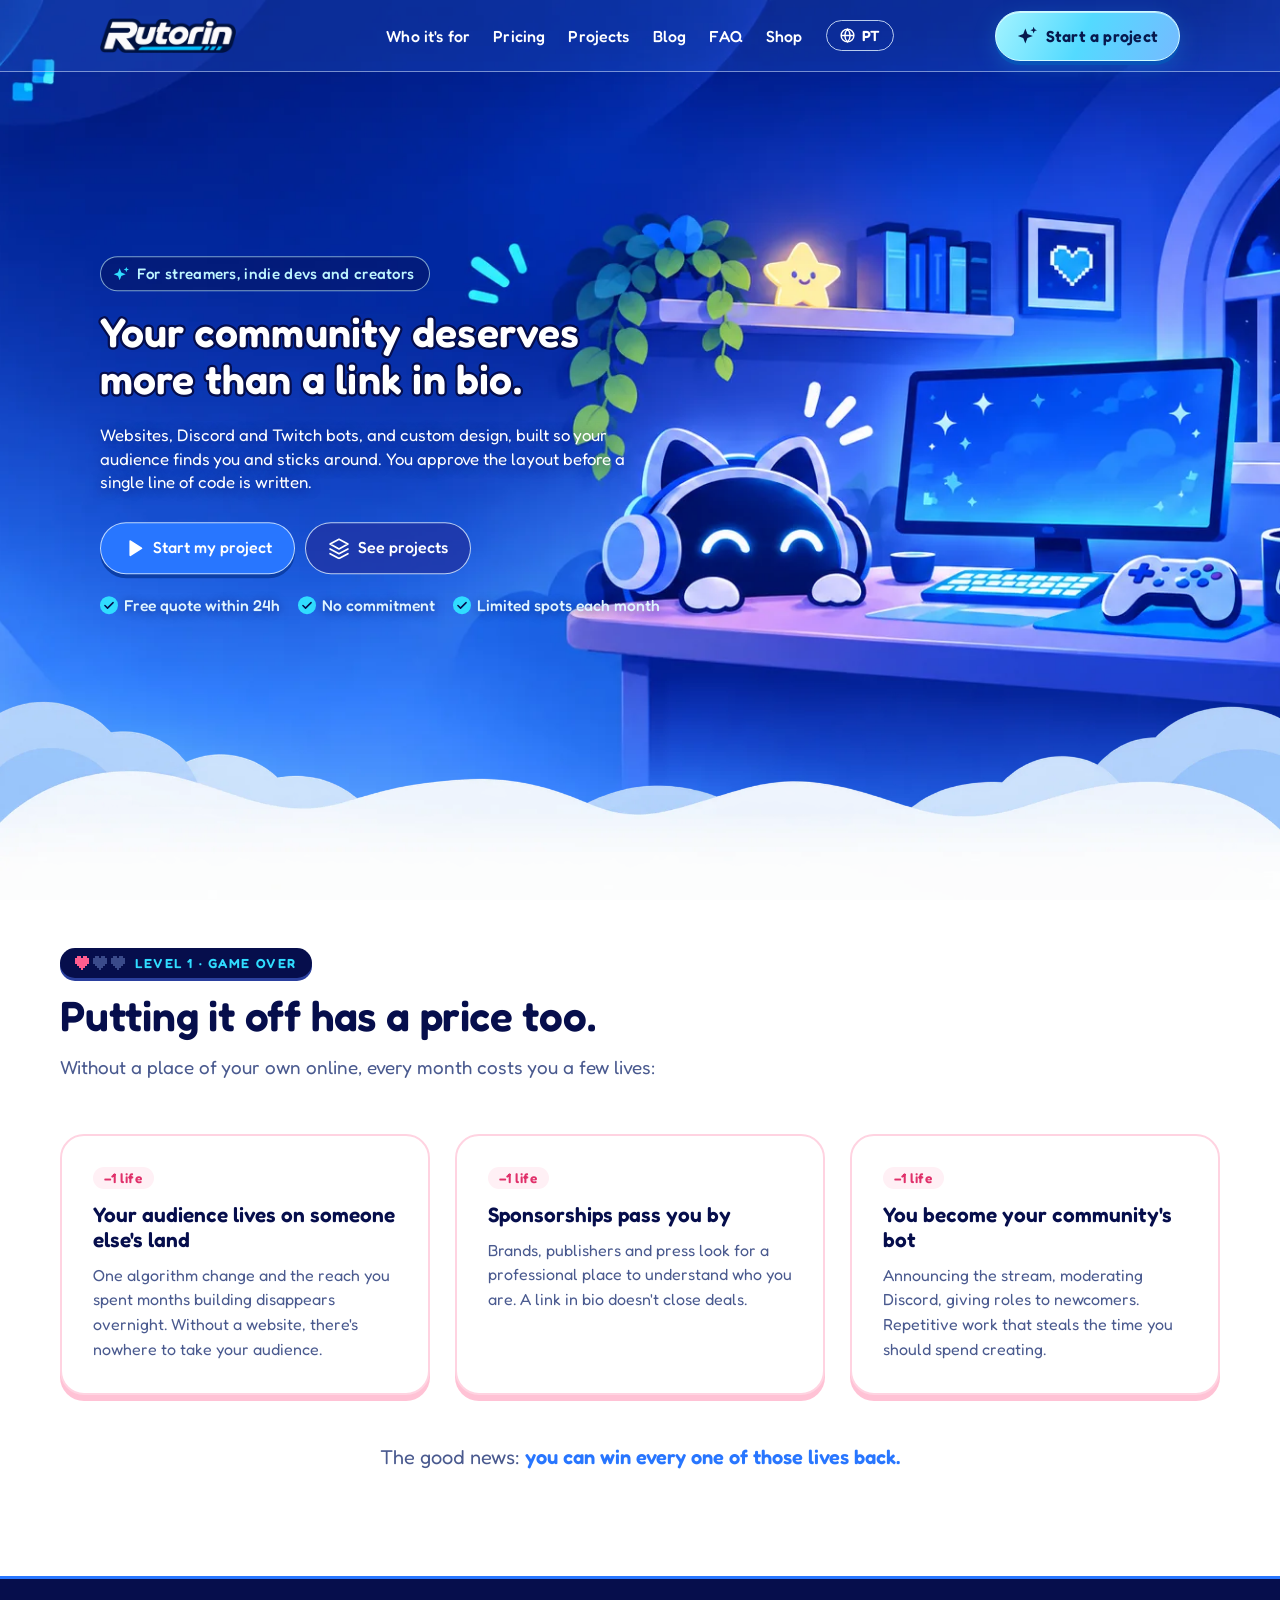
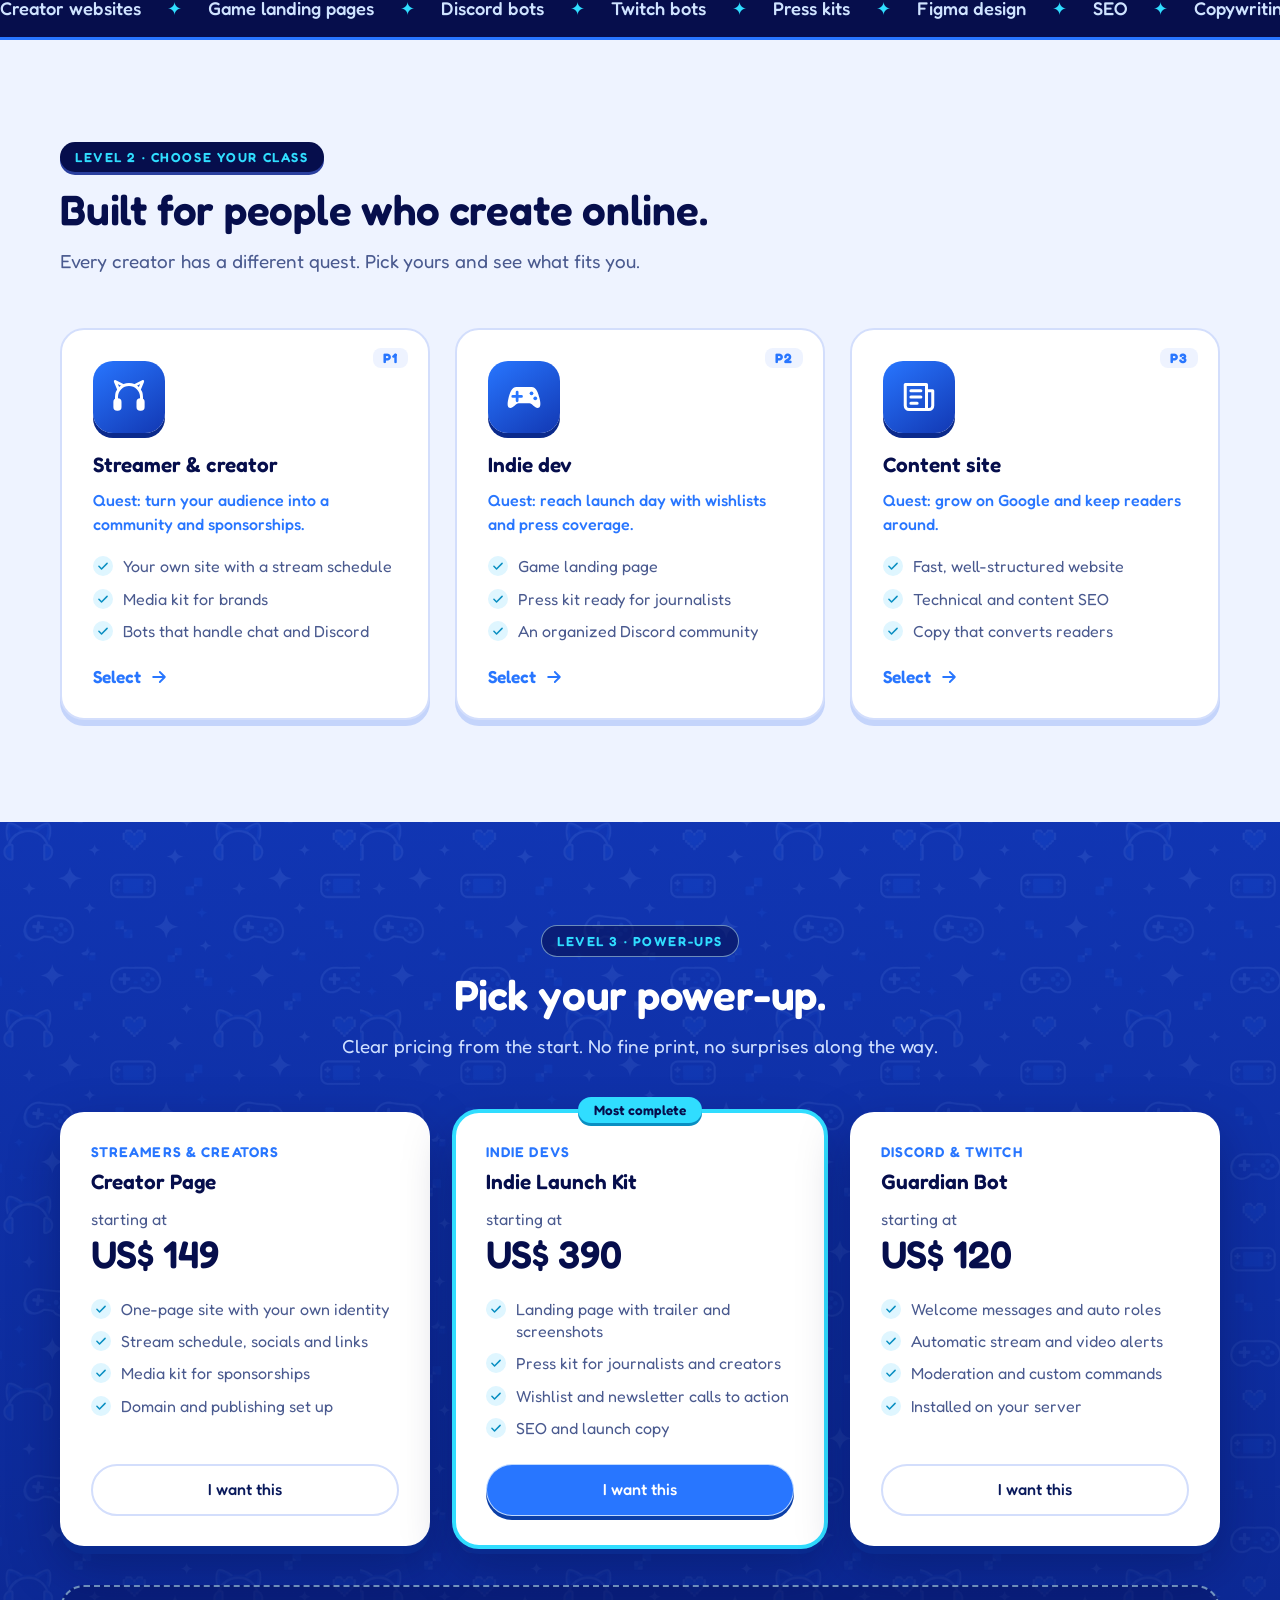
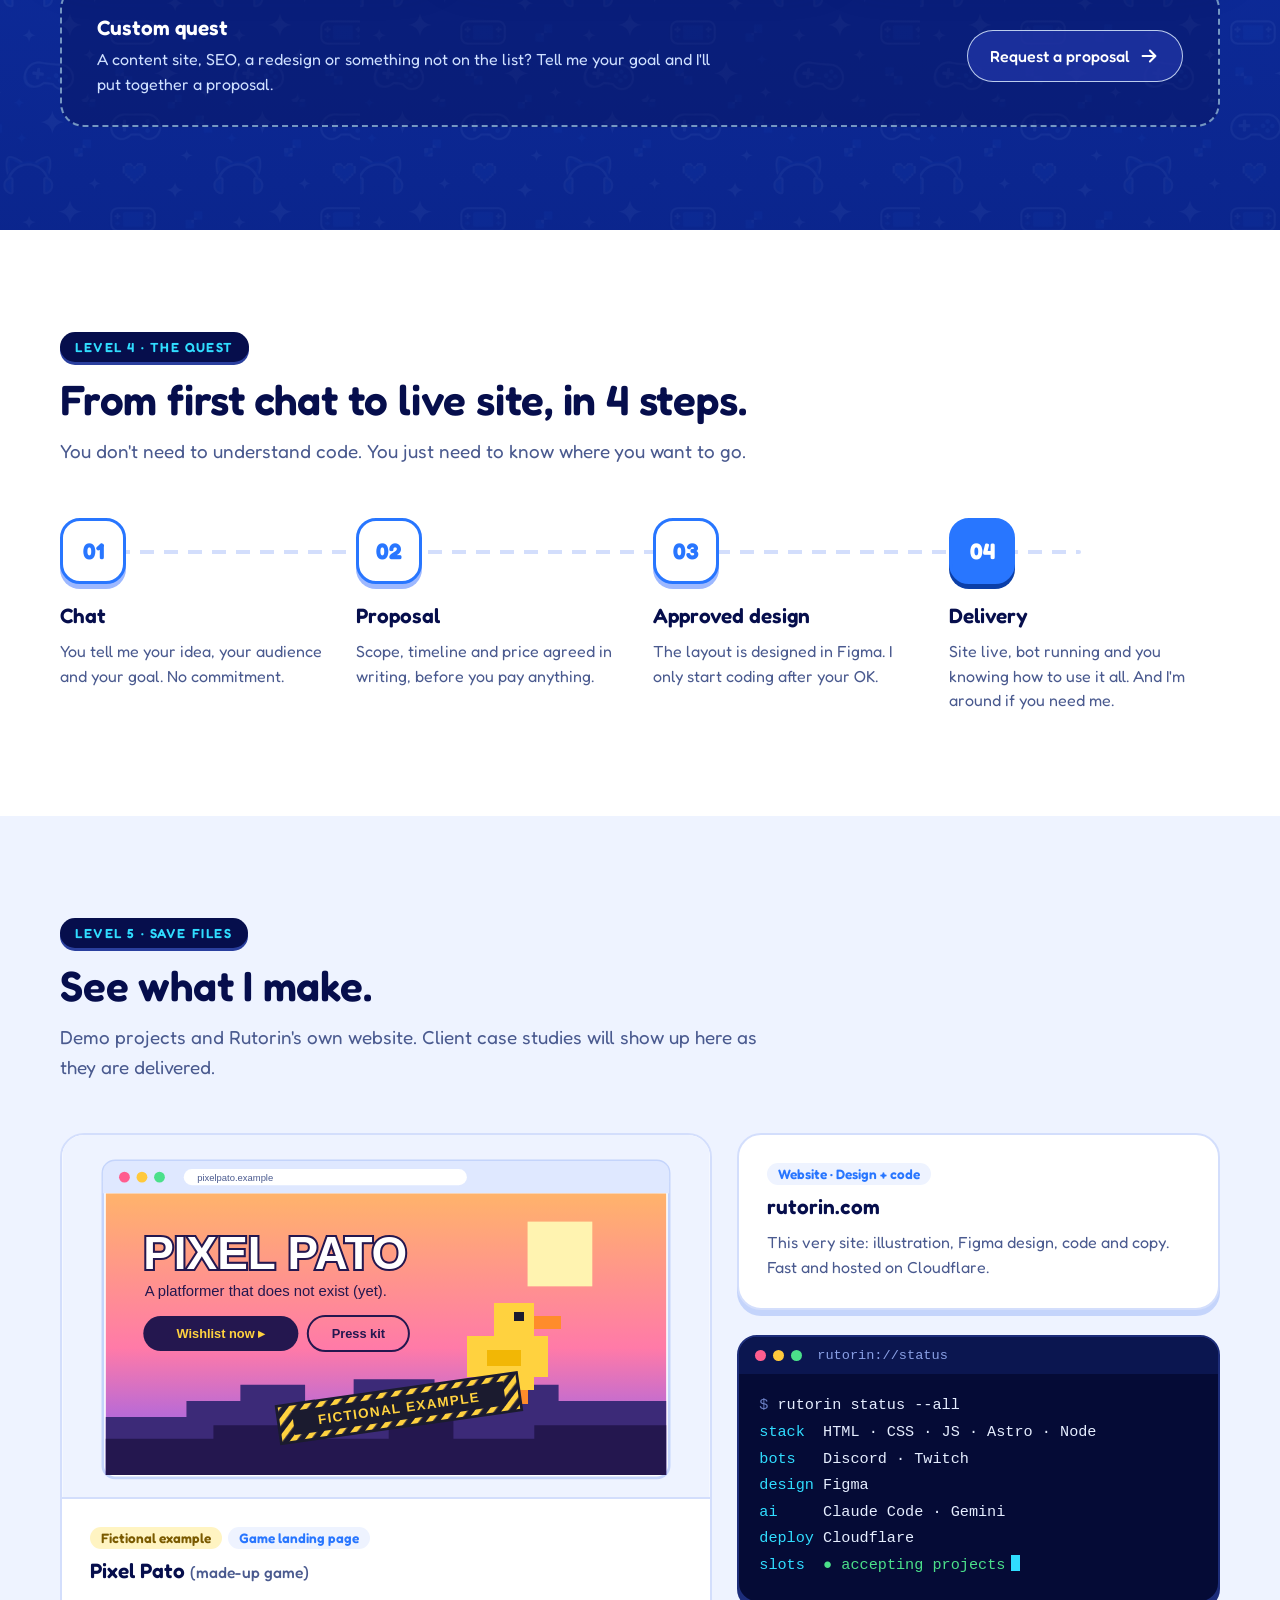
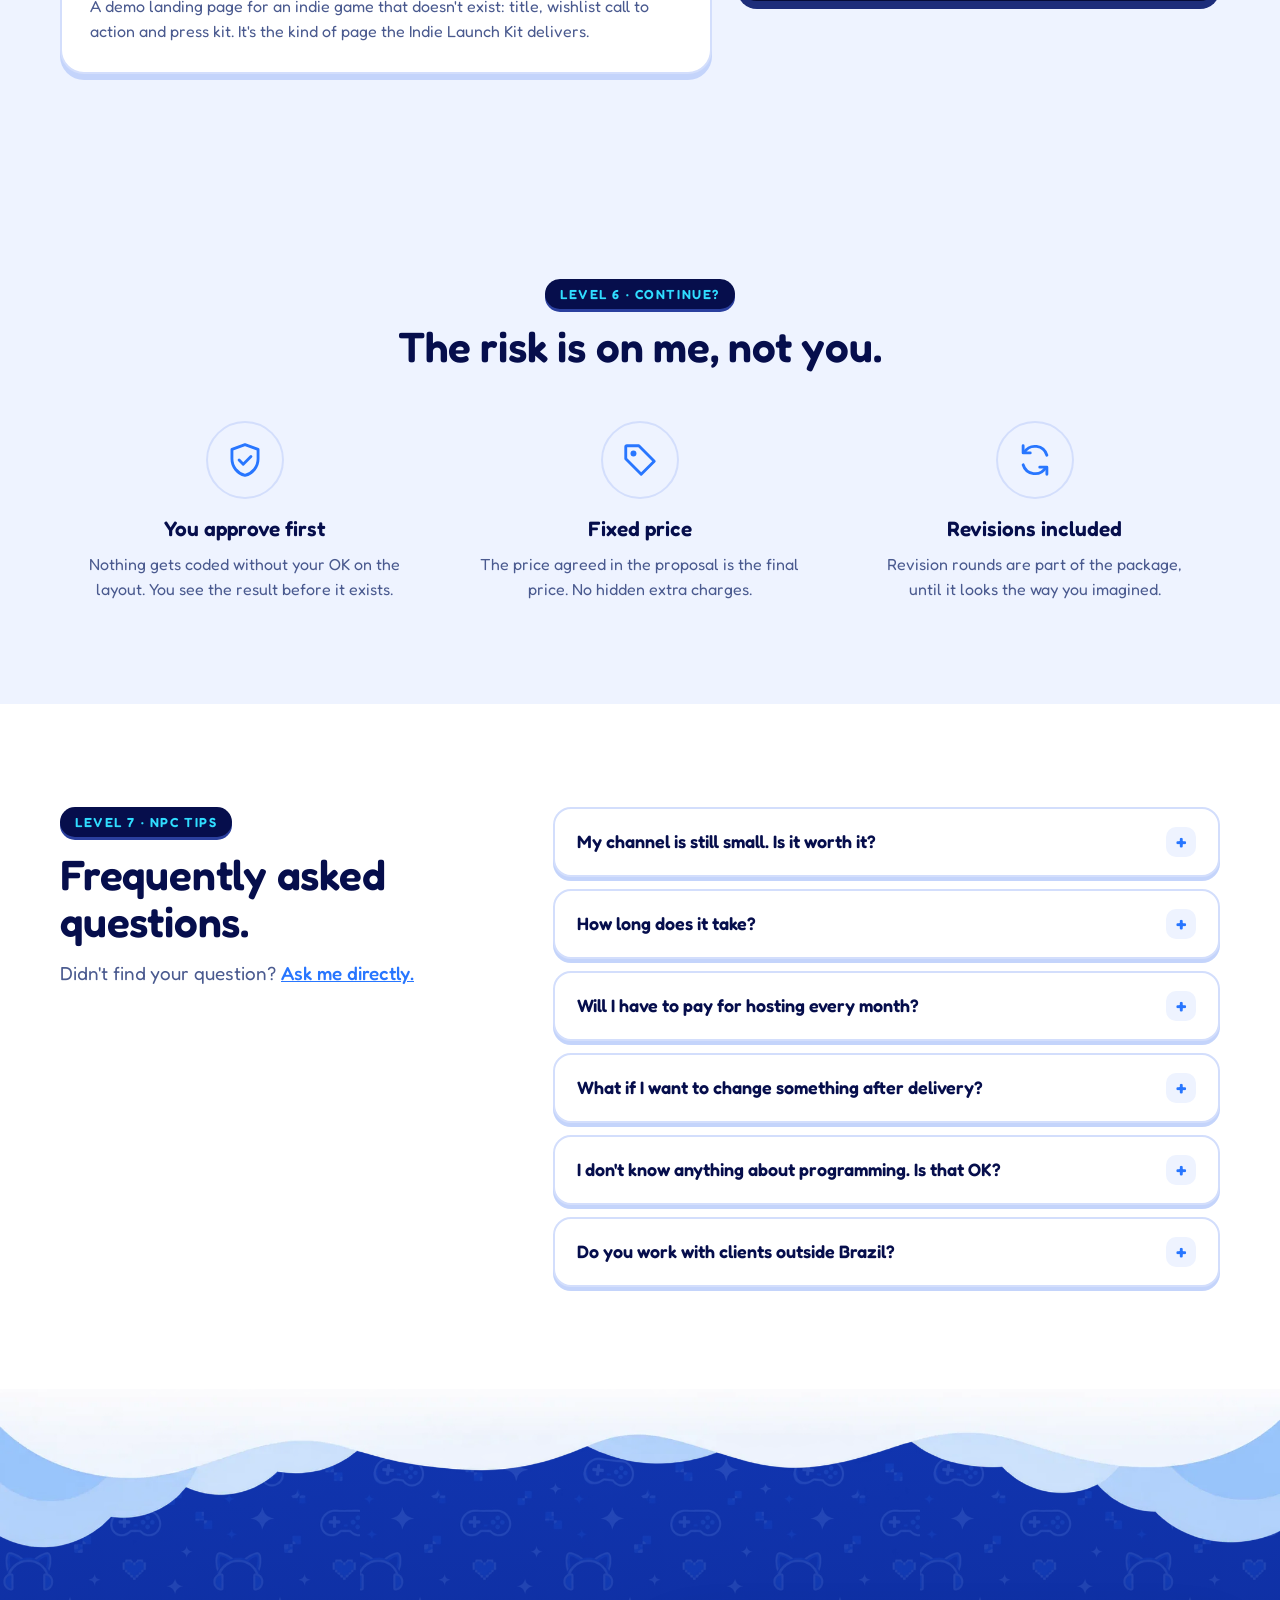
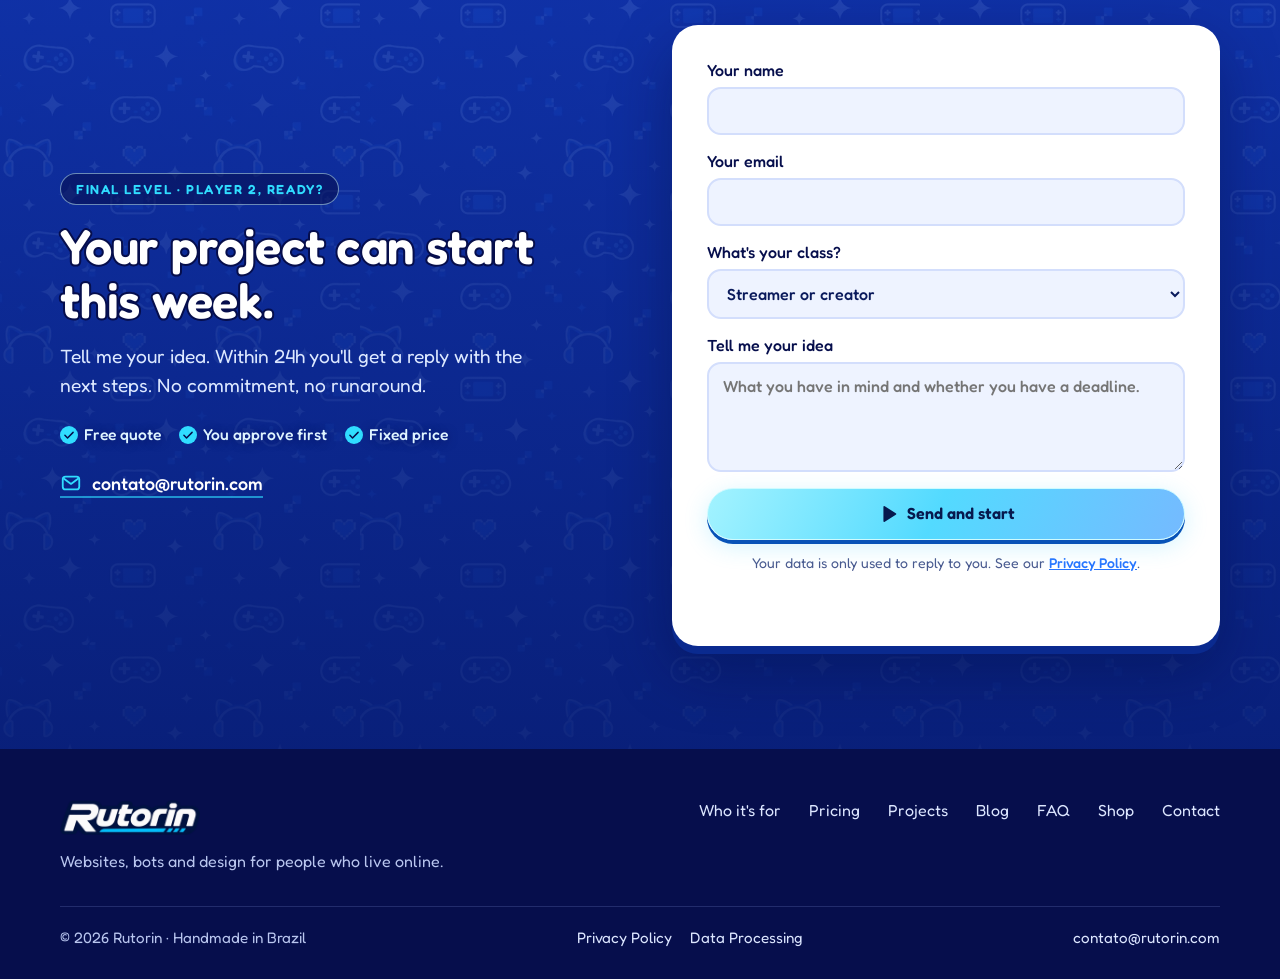
==== commit 286a464f: "Formulário funcional, exemplo fictício no portfólio e IA na stack" ====
--- a/index.html
+++ b/index.html
@@ -299,16 +299,16 @@
       <div class="container">
         <div class="section-head reveal">
           <span class="hud-chip">Fase 5 · Save files</span>
-          <h2 id="proj-title">Projetos que eu fiz do zero.</h2>
-          <p>Código, design e texto feitos por mim. É o mesmo cuidado que o seu projeto vai receber.</p>
+          <h2 id="proj-title">Veja o que eu faço.</h2>
+          <p>Projetos de demonstração e o próprio site da Rutorin. Os cases de clientes entram aqui conforme forem sendo entregues.</p>
         </div>
         <div class="projects">
           <article class="card project project-main reveal">
-            <img src="assets/skyward-legends.webp" alt="Cena de Skyward Legends: ilhas flutuantes num céu azul" width="960" height="540" loading="lazy">
+            <img src="assets/demo-pixel-pato.svg" alt="Mockup de landing page para o jogo fictício Pixel Pato, com a faixa Exemplo fictício" width="960" height="540" loading="lazy">
             <div class="project-body">
-              <span class="project-tag">Jogo · JavaScript</span>
-              <h3>Skyward Legends</h3>
-              <p>RPG de navegador com história, batalhas e escolhas, com o motor do jogo escrito do zero.</p>
+              <span class="project-tag project-tag-demo">Exemplo fictício</span><span class="project-tag">Landing page de jogo</span>
+              <h3>Pixel Pato <small>(jogo inventado)</small></h3>
+              <p>Uma landing page de demonstração para um jogo indie que não existe: título, chamada para a lista de desejos e press kit. É o tipo de página que o Kit de Lançamento Indie entrega.</p>
             </div>
           </article>
           <div class="project-side">
@@ -319,12 +319,13 @@
                 <p>Este site: ilustração, design no Figma, código e textos. Rápido e publicado na Cloudflare.</p>
               </div>
             </article>
-            <div class="terminal reveal" role="img" aria-label="Status: stack HTML, CSS, JavaScript, Astro e Node; bots para Discord e Twitch; design no Figma; publicação na Cloudflare; agenda com vagas abertas.">
+            <div class="terminal reveal" role="img" aria-label="Status: stack HTML, CSS, JavaScript, Astro e Node; bots para Discord e Twitch; design no Figma; inteligência artificial com Claude Code e Gemini; publicação na Cloudflare; agenda com vagas abertas.">
               <div class="terminal-bar"><i></i><i></i><i></i><span>rutorin://status</span></div>
               <pre><span class="t-line"><span class="t-dim">$</span> rutorin status --all</span>
 <span class="t-line"><span class="t-key">stack </span> HTML · CSS · JS · Astro · Node</span>
 <span class="t-line"><span class="t-key">bots  </span> Discord · Twitch</span>
 <span class="t-line"><span class="t-key">design</span> Figma</span>
+<span class="t-line"><span class="t-key">ia    </span> Claude Code · Gemini</span>
 <span class="t-line"><span class="t-key">deploy</span> Cloudflare</span>
 <span class="t-line"><span class="t-key">agenda</span> <span class="t-ok">● vagas abertas</span><span class="t-cursor" aria-hidden="true"></span></span></pre>
             </div>
@@ -412,9 +413,9 @@
           </ul>
           <a class="mail-link" href="mailto:contato@rutorin.com"><svg aria-hidden="true"><use href="#mail"></use></svg>contato@rutorin.com</a>
         </div>
-        <!-- Formulário: cole o endereço do Formspree em data-endpoint (ex.: https://formspree.io/f/xxxxabcd).
-             Sem endereço, o envio abre o app de e-mail do visitante com a mensagem pronta. -->
-        <form class="contact-form reveal" data-endpoint="" data-email="contato@rutorin.com" novalidate>
+        <!-- Formulário: envia para /api/contato (função do Cloudflare Pages), que repassa ao Worker rutorin-contato. Veja LEIA-ME.md. -->
+        <form class="contact-form reveal" data-endpoint="/api/contato" data-email="contato@rutorin.com" novalidate>
+          <div class="hp-field" aria-hidden="true"><label>Site <input type="text" name="site" tabindex="-1" autocomplete="off"></label></div>
           <label>Seu nome
             <input type="text" name="nome" autocomplete="name" required>
           </label>
--- a/styles.css
+++ b/styles.css
@@ -173,6 +173,9 @@
 .project img{display:block;width:100%;aspect-ratio:16/9;object-fit:cover;border-bottom:2px solid var(--line)}
 .project-body{padding:clamp(1.4rem,2.2vw,1.8rem)}
 .project-tag{display:inline-block;margin-bottom:10px;padding:3px 11px;border-radius:999px;background:var(--soft);color:var(--blue);font-size:.85rem;font-weight:600}
+.project-tag+.project-tag{margin-left:6px}
+.project-tag-demo{background:#fff4c2;color:#7a5a00}
+.project h3 small{font-size:.75em;font-weight:500;color:var(--ink-soft)}
 .project-side{display:grid;gap:clamp(1rem,2vw,1.6rem);align-content:start}
 .terminal{overflow:hidden;border-radius:20px;background:#050b36;border:2px solid #1d2d7a;box-shadow:0 6px 0 #1d2d7a}
 .terminal-bar{display:flex;align-items:center;gap:7px;padding:11px 16px;background:#0b1650;color:#8aa0e6;font-size:.85rem}
@@ -218,6 +221,7 @@
 .contact-form input:focus,.contact-form select:focus,.contact-form textarea:focus{outline:none;border-color:var(--blue);background:var(--white)}
 .contact-form textarea{resize:vertical;min-height:110px}
 .contact-form [aria-invalid="true"]{border-color:#e0306a}
+.hp-field{position:absolute;left:-9999px;width:1px;height:1px;overflow:hidden}
 .form-status{margin:0;min-height:1.4em;font-size:.95rem;color:var(--ink-soft);text-align:center}
 .form-status.is-error{color:#e0306a}
 .form-status.is-ok{color:#0f9d58}
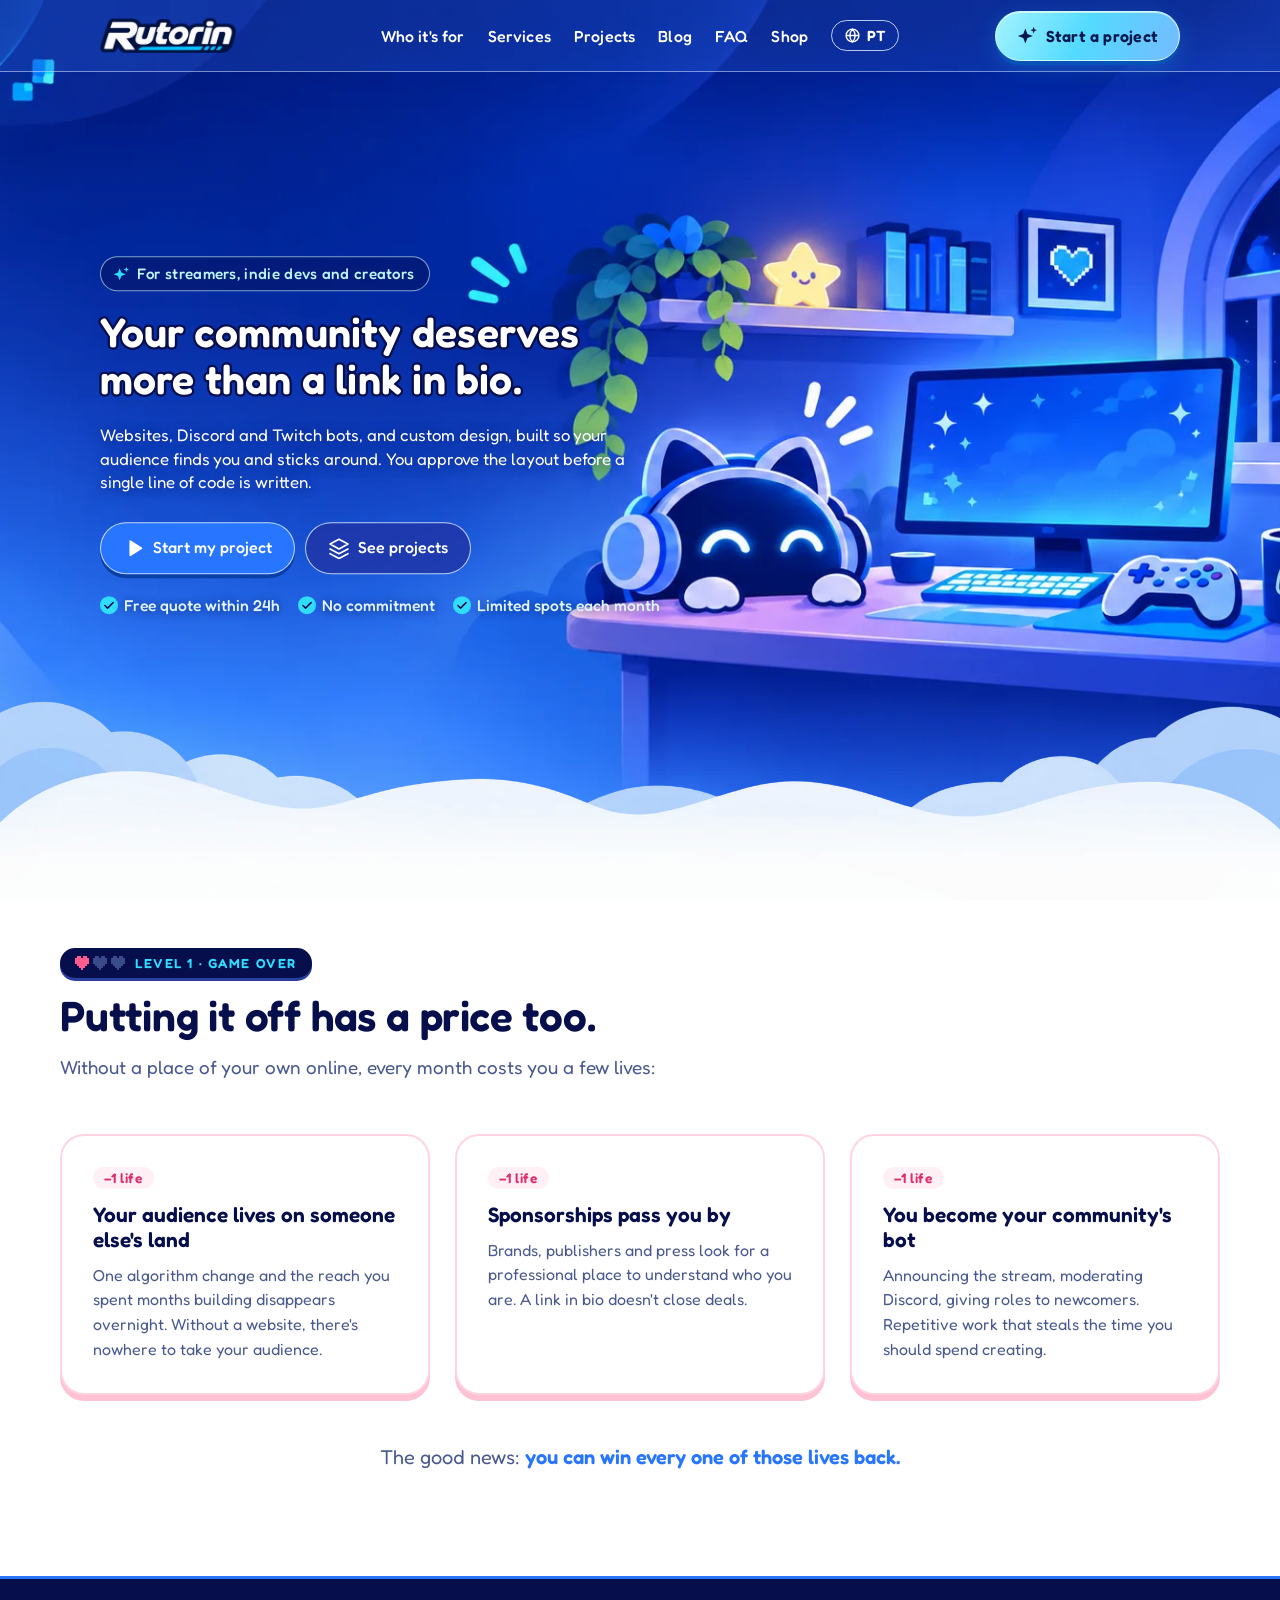
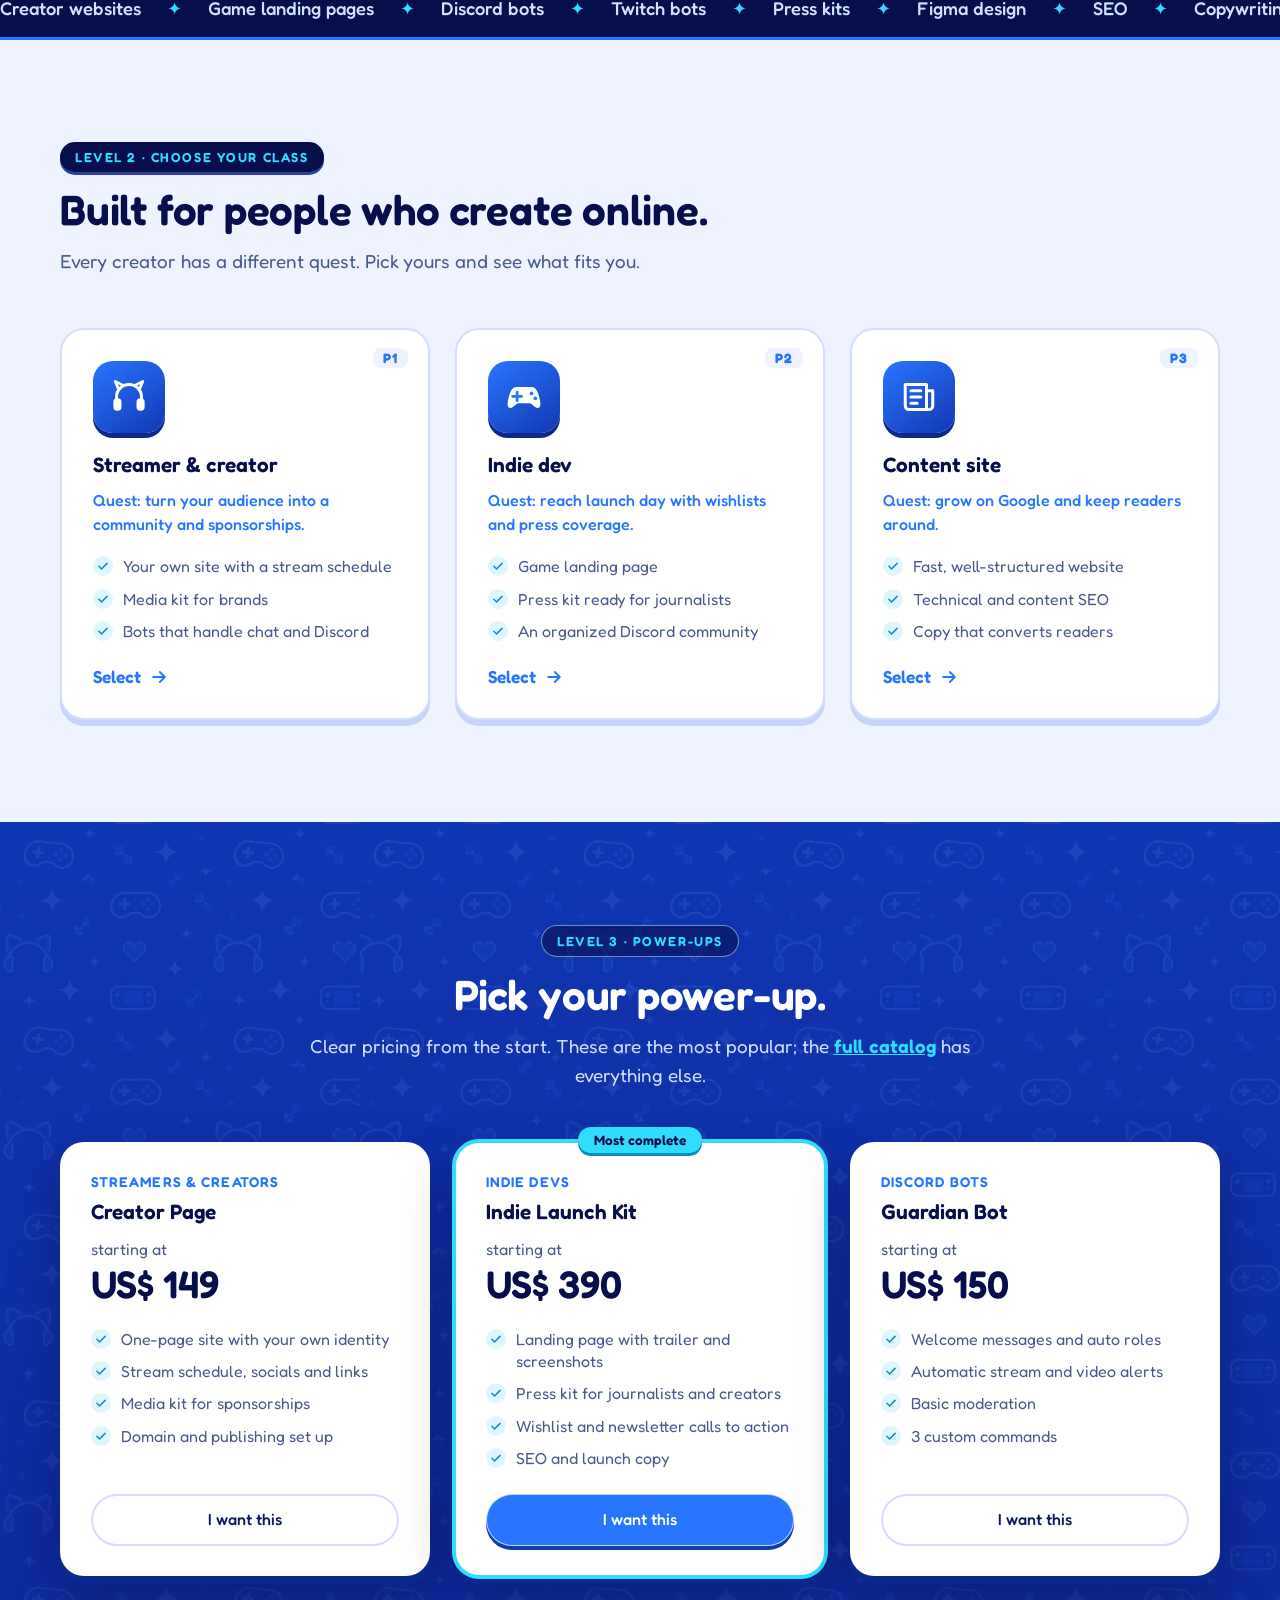
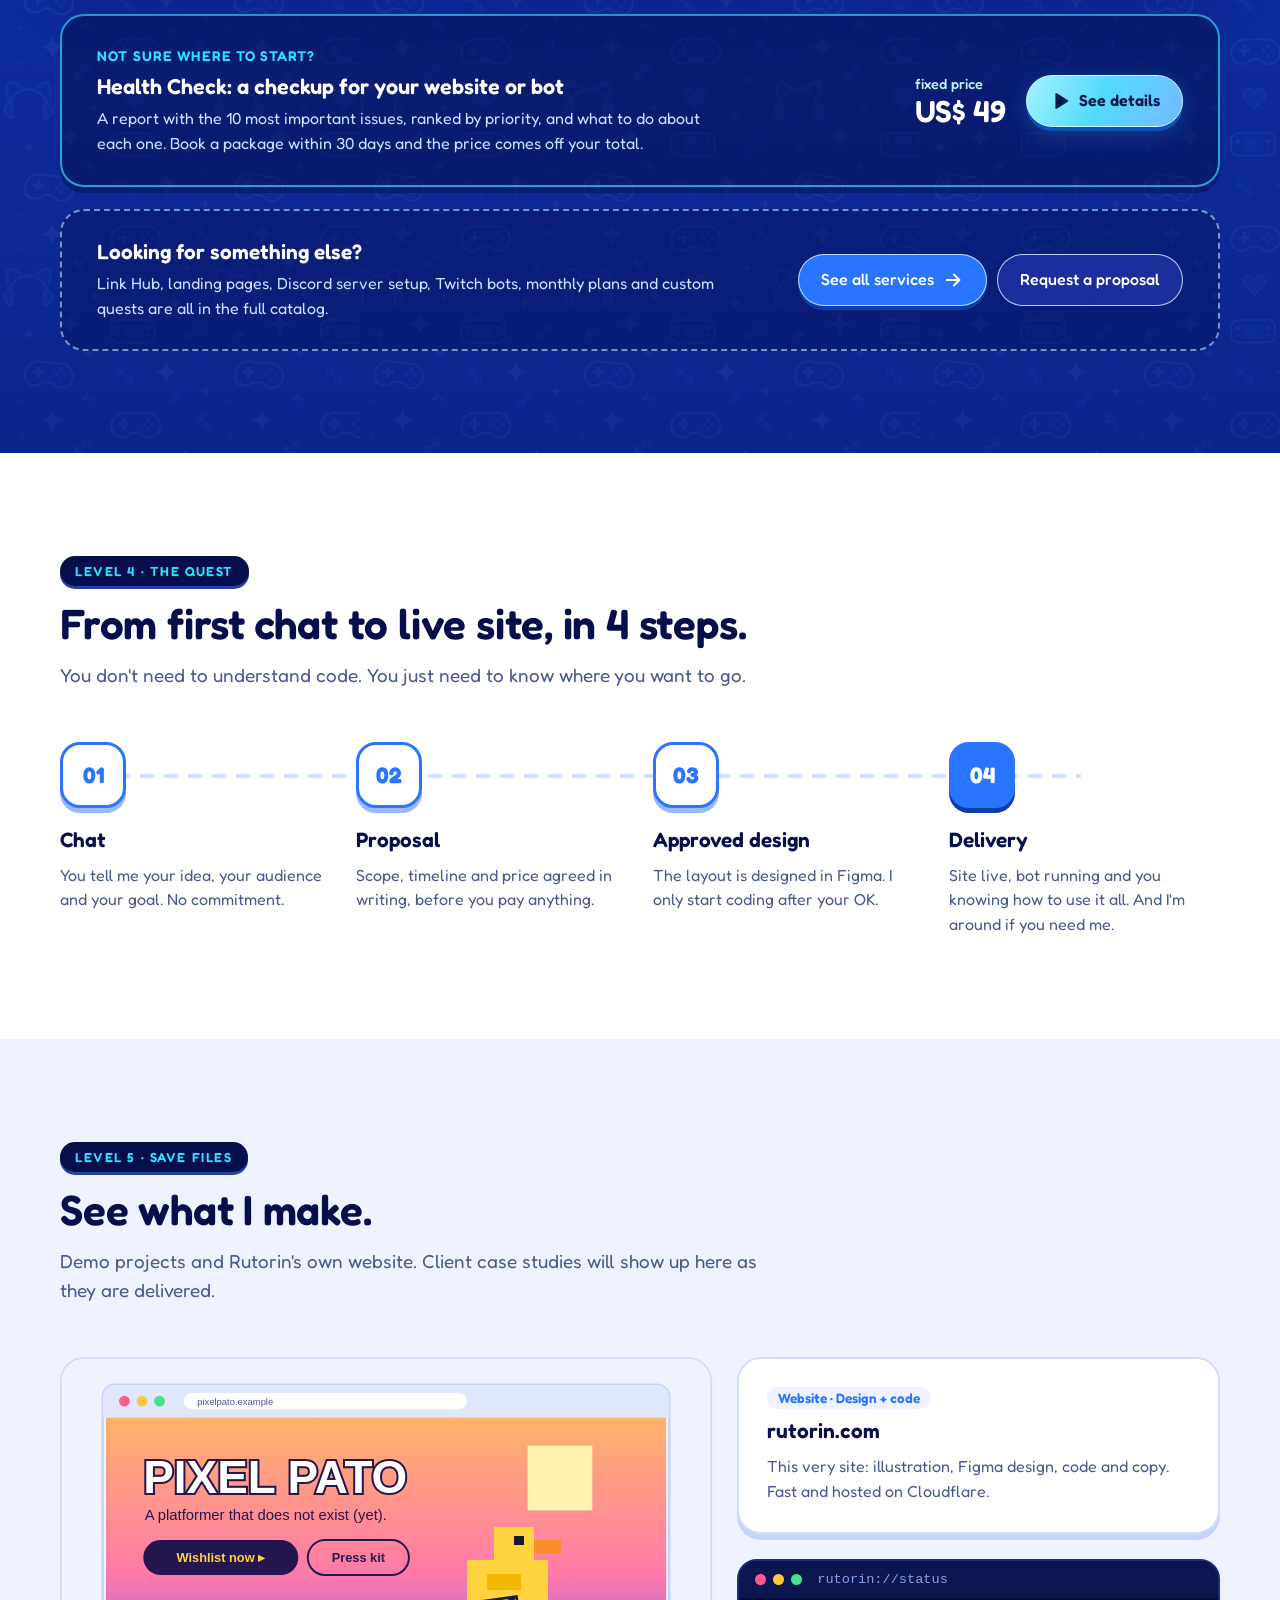
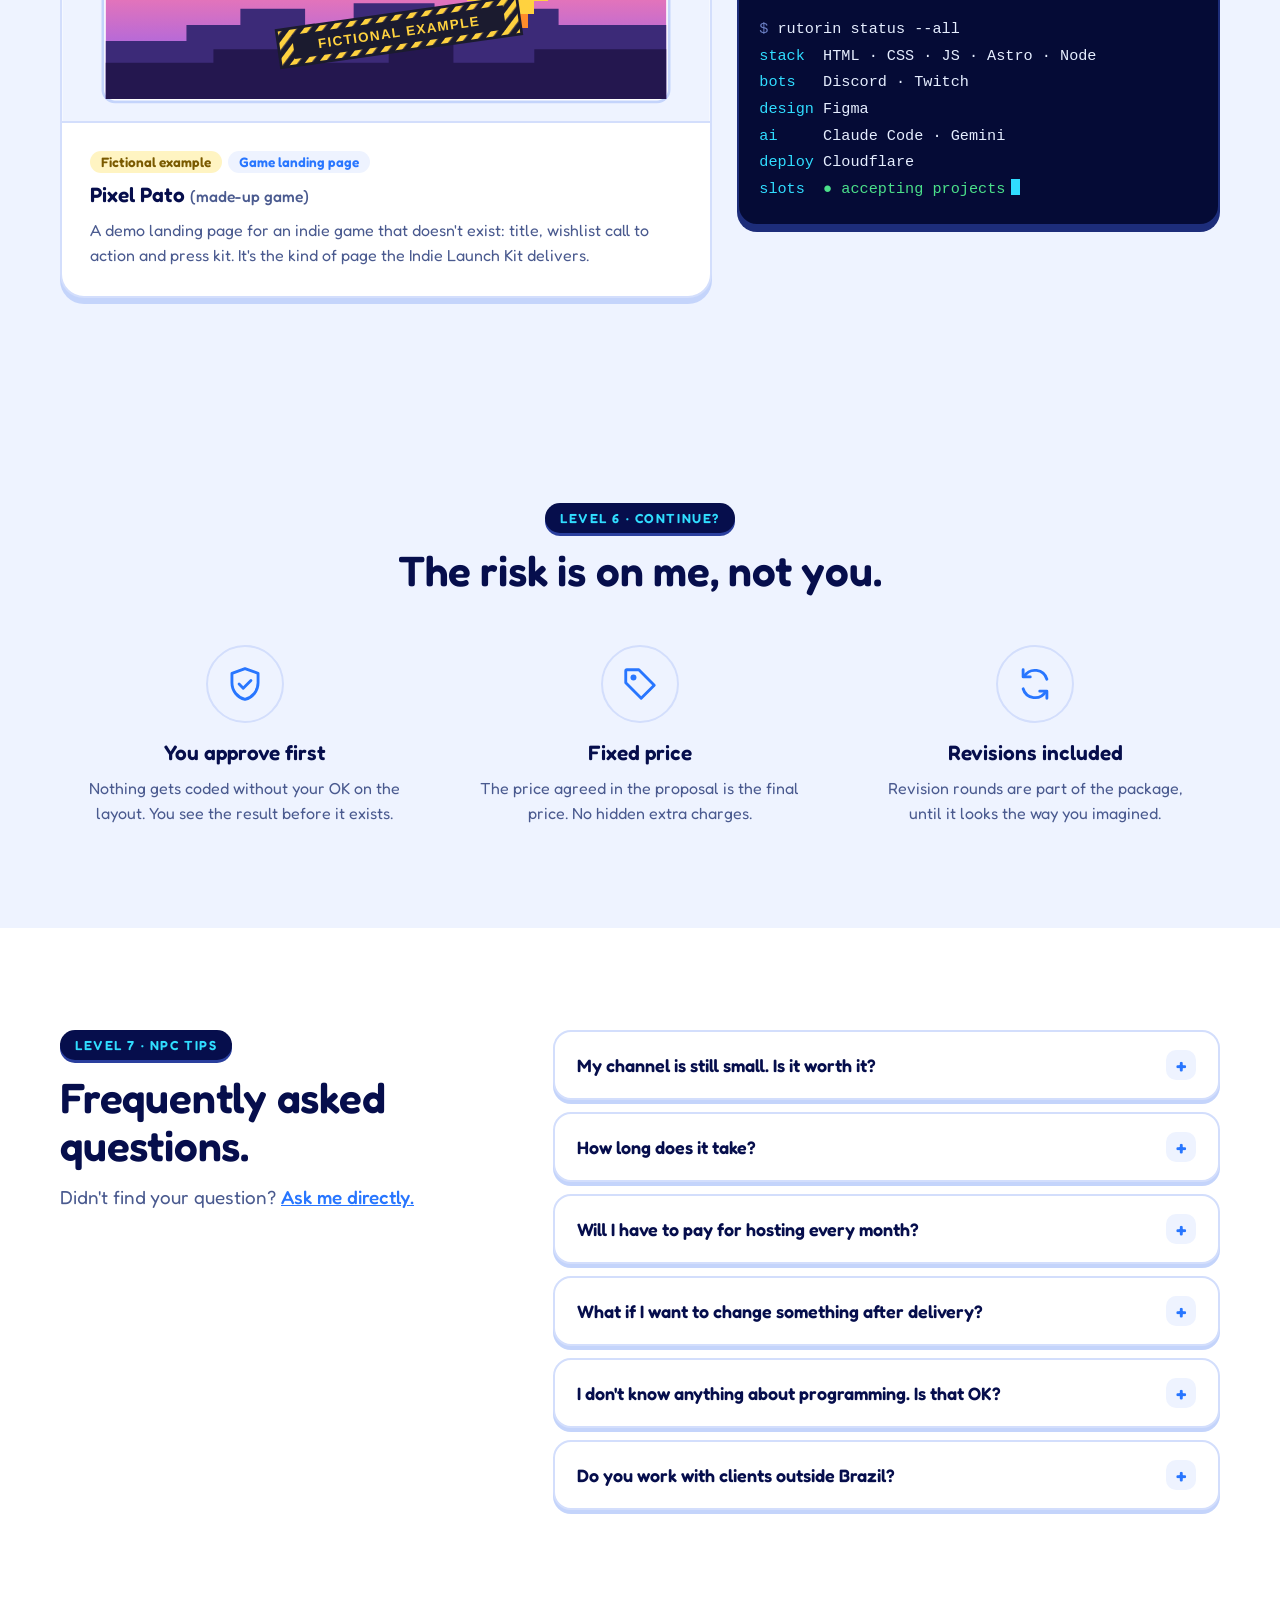
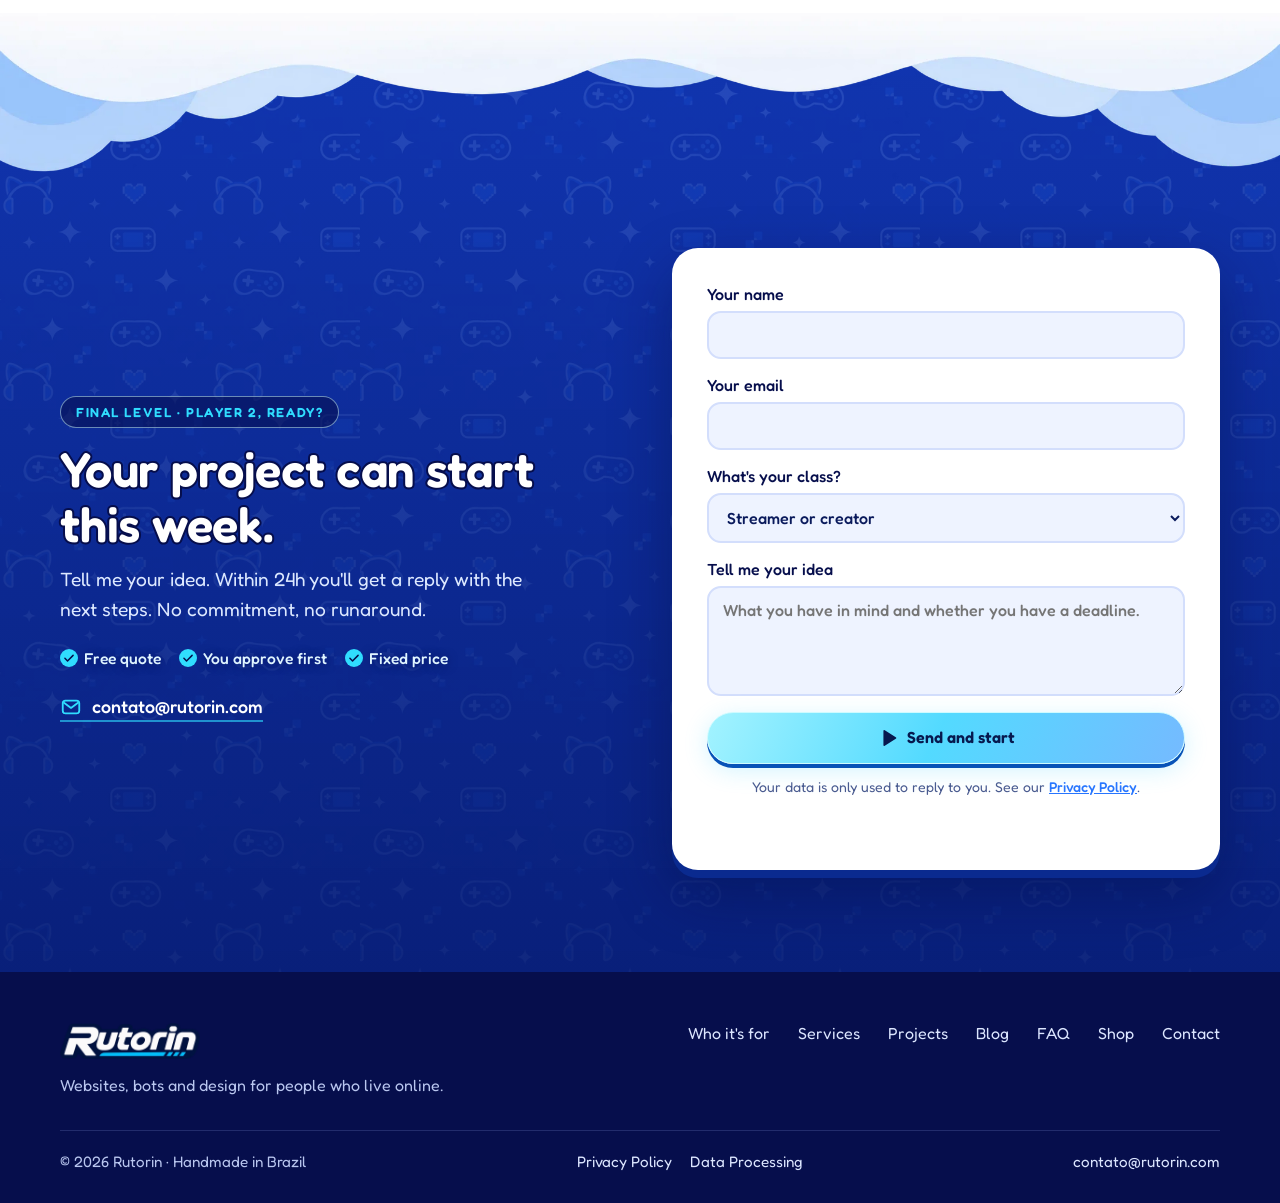
==== commit 3b93bf1d: "Página de serviços e preços (PT/EN) e nova vitrine na home - Catálogo em /servicos/ (R$) e /en/servi" ====
--- a/index.html
+++ b/index.html
@@ -72,7 +72,7 @@
       <a class="brand" href="#inicio" aria-label="Rutorin, voltar ao início" draggable="false"><img src="assets/rutorin-logo.webp" alt="Rutorin" width="600" height="152" draggable="false"></a>
       <nav class="desktop-nav" aria-label="Navegação principal">
         <a class="nav-link" href="#classes">Para quem</a>
-        <a class="nav-link" href="#power-ups">Pacotes</a>
+        <a class="nav-link" href="servicos/">Serviços</a>
         <a class="nav-link" href="#projetos">Projetos</a>
         <a class="nav-link" href="blog/">Blog</a>
         <a class="nav-link" href="#duvidas">Dúvidas</a>
@@ -87,7 +87,7 @@
   <nav class="mobile-menu" id="mobile-menu" popover aria-label="Menu">
     <div class="mobile-menu-heading"><span>Explore a Rutorin</span><button class="close-button" popovertarget="mobile-menu" popovertargetaction="hide" aria-label="Fechar menu"><svg><use href="#close"></use></svg></button></div>
     <a href="#classes">Para quem</a>
-    <a href="#power-ups">Pacotes</a>
+    <a href="servicos/">Serviços</a>
     <a href="#projetos">Projetos</a>
     <a href="blog/">Blog</a>
     <a href="#duvidas">Dúvidas</a>
@@ -209,9 +209,9 @@
         <div class="section-head section-head-center reveal">
           <span class="hud-chip hud-chip-light">Fase 3 · Power-ups</span>
           <h2 id="power-title">Escolha seu power-up.</h2>
-          <p>Preço claro desde o início. Sem letras miúdas, sem surpresa no meio do caminho.</p>
-        </div>
-        <!-- ATENÇÃO: os preços abaixo são SUGESTÕES. Ajuste antes de publicar. -->
+          <p>Preço claro desde o início. Estes são os mais pedidos; o <a class="link-light" href="servicos/">catálogo completo</a> tem todos os outros.</p>
+        </div>
+        <!-- Os preços abaixo precisam ser iguais aos do catálogo (servicos/index.html). -->
         <div class="grid grid-3 packages">
           <article class="card package reveal" id="pacote-criador">
             <span class="package-for">Streamers e criadores</span>
@@ -239,24 +239,38 @@
             <a class="button button-primary" href="#contato">Quero este</a>
           </article>
           <article class="card package reveal" id="pacote-bot">
-            <span class="package-for">Discord e Twitch</span>
+            <span class="package-for">Bots para Discord</span>
             <h3>Bot Guardião</h3>
-            <p class="price">a partir de <strong>R$ 390</strong></p>
+            <p class="price">a partir de <strong>R$ 490</strong></p>
             <ul class="check-list">
               <li><svg aria-hidden="true"><use href="#check"></use></svg>Boas-vindas e cargos automáticos</li>
               <li><svg aria-hidden="true"><use href="#check"></use></svg>Aviso automático de live e vídeos</li>
-              <li><svg aria-hidden="true"><use href="#check"></use></svg>Moderação e comandos personalizados</li>
-              <li><svg aria-hidden="true"><use href="#check"></use></svg>Instalação no seu servidor</li>
+              <li><svg aria-hidden="true"><use href="#check"></use></svg>Moderação básica</li>
+              <li><svg aria-hidden="true"><use href="#check"></use></svg>3 comandos personalizados</li>
             </ul>
             <a class="button button-outline" href="#contato">Quero este</a>
           </article>
+        </div>
+        <div class="health-strip reveal" id="health-check">
+          <div>
+            <span class="package-for">Não sabe por onde começar?</span>
+            <h3>Health Check: diagnóstico do seu site ou bot</h3>
+            <p>Um relatório com os 10 problemas mais importantes, em ordem de prioridade, e o que fazer com cada um. Se você contratar um pacote em até 30 dias, o valor vira desconto.</p>
+          </div>
+          <div class="health-strip-price">
+            <span><small>preço fixo</small><strong>R$ 149</strong></span>
+            <a class="button button-cta" href="servicos/#diagnostico"><svg aria-hidden="true"><use href="#play"></use></svg><span>Ver detalhes</span></a>
+          </div>
         </div>
         <div class="custom-quest reveal" id="missao-personalizada">
           <div>
-            <h3>Missão personalizada</h3>
-            <p>Portal de conteúdo, SEO, redesign ou algo que não está na lista? Me conte o objetivo e eu monto a proposta.</p>
+            <h3>Procurando outra coisa?</h3>
+            <p>Link Hub, landing page, montagem de servidor no Discord, bot para Twitch, planos mensais e missões personalizadas estão no catálogo completo.</p>
           </div>
-          <a class="button button-secondary" href="#contato">Pedir proposta <svg aria-hidden="true"><use href="#arrow"></use></svg></a>
+          <div class="custom-quest-actions">
+            <a class="button button-primary" href="servicos/">Ver todos os serviços <svg aria-hidden="true"><use href="#arrow"></use></svg></a>
+            <a class="button button-secondary" href="#contato">Pedir proposta</a>
+          </div>
         </div>
       </div>
     </section>
@@ -449,7 +463,7 @@
       </div>
       <nav class="footer-nav" aria-label="Rodapé">
         <a href="#classes">Para quem</a>
-        <a href="#power-ups">Pacotes</a>
+        <a href="servicos/">Serviços</a>
         <a href="#projetos">Projetos</a>
         <a href="blog/">Blog</a>
         <a href="#duvidas">Dúvidas</a>
--- a/styles.css
+++ b/styles.css
@@ -453,6 +453,81 @@
 }
 
 /* =========================================================
+   PÁGINA DE SERVIÇOS (servicos/ e en/services/)
+   ========================================================= */
+.svc-hero{padding-bottom:calc(11vw + 3rem)}
+.svc-hero .hud-chip{margin-bottom:2px}
+.svc-jumps{display:flex;flex-wrap:wrap;gap:10px;margin-top:26px}
+.jump-link{padding:8px 16px;border:1.5px solid rgba(206,251,255,.55);border-radius:999px;background:rgba(6,14,76,.4);color:#dff4ff;font-size:.98rem;font-weight:500;text-decoration:none;transition:background .2s ease,border-color .2s ease,transform .2s ease}
+.jump-link:hover{background:rgba(48,221,255,.18);border-color:var(--cyan);transform:translateY(-2px)}
+
+/* Health Check em destaque */
+.svc-health{padding-top:clamp(2rem,4vw,3rem)}
+.svc-feature{display:grid;grid-template-columns:1.25fr 1fr;gap:clamp(1.5rem,4vw,3.5rem);align-items:center;padding:clamp(1.6rem,3.5vw,2.8rem);border:2px solid var(--line);border-radius:28px;background:var(--white);box-shadow:0 8px 0 var(--chunk)}
+.svc-feature-copy h2{margin-top:16px}
+.svc-feature-copy>p{margin:0 0 22px;font-size:1.15rem;color:var(--ink-soft)}
+.svc-feature-copy .check-list{margin:0}
+.svc-feature-box{display:flex;flex-direction:column;align-items:flex-start;padding:clamp(1.5rem,3vw,2.2rem);border-radius:24px;color:var(--white);background:linear-gradient(180deg,rgba(16,53,181,.92),rgba(8,30,120,.96)),url("assets/gamer-pattern.webp") center/420px auto;box-shadow:0 8px 0 #0a2a8f}
+.svc-feature-box .class-icon{margin-bottom:16px;background:var(--navy);box-shadow:0 5px 0 #2a3f9e;color:var(--cyan)}
+.svc-feature-box .package-for{color:var(--cyan)}
+.svc-feature-box h3{margin:0 0 6px;color:var(--white);font-size:1.7rem}
+.svc-feature-box .price{color:#cfe0ff!important}
+.svc-feature-box .price strong{color:var(--white);font-size:2.8rem}
+.svc-credit{margin:-6px 0 22px;color:#dce8ff;line-height:1.5}
+.svc-feature-box .button-cta{width:100%}
+.svc-small{margin:14px 0 0;color:#b9cdfa;font-size:.92rem}
+
+/* Cards dos pacotes */
+.svc-grid{display:grid;grid-template-columns:repeat(auto-fit,minmax(min(100%,250px),1fr));gap:clamp(1rem,2vw,1.6rem);align-items:stretch}
+.svc-card{display:flex;flex-direction:column}
+.svc-card h3{font-size:1.4rem}
+.svc-desc{margin:0 0 16px!important;line-height:1.5}
+.svc-card .price{margin-bottom:18px!important}
+.svc-card .price strong{font-size:2.1rem}
+.svc-card .button{margin-top:auto;width:100%}
+.svc-card-featured{border-color:var(--cyan);outline:3px solid var(--cyan);outline-offset:-1px}
+.svc-note{margin:clamp(1.4rem,3vw,2rem) 0 0;color:var(--ink-soft);font-size:1.05rem}
+.svc-note a{color:var(--blue);font-weight:600}
+
+/* Planos mensais */
+.svc-plans{display:grid;grid-template-columns:repeat(2,minmax(0,360px));justify-content:center;gap:clamp(1rem,2vw,1.6rem)}
+.svc-plan .price strong span{margin-left:4px;font-size:1.1rem;font-weight:500;color:var(--ink-soft)}
+.svc-custom-price{margin-top:10px!important;color:#bff6ff!important}
+.svc-custom-price strong{color:var(--white);font-size:1.2rem}
+
+/* Adicionais */
+.addon-list{display:grid;grid-template-columns:repeat(auto-fit,minmax(min(100%,230px),1fr));gap:12px;margin:0;padding:0;list-style:none}
+.addon{display:flex;align-items:center;gap:12px;padding:16px 18px;border:2px solid var(--line);border-radius:18px;background:var(--white);box-shadow:0 4px 0 var(--chunk);color:var(--navy);font-weight:500;line-height:1.3}
+.addon svg{width:22px;height:22px;flex:none;padding:4px;border-radius:50%;background:#dff6ff;color:#0a8fc2}
+.addon span{flex:1}
+.addon strong{color:var(--blue);font-weight:600;white-space:nowrap}
+
+/* Vitrine da página inicial */
+.health-strip{display:flex;flex-wrap:wrap;align-items:center;justify-content:space-between;gap:20px;margin-top:clamp(1.6rem,3vw,2.4rem);padding:clamp(1.4rem,2.5vw,1.8rem) clamp(1.5rem,3vw,2.2rem);border:2px solid rgba(48,221,255,.7);border-radius:24px;background:rgba(6,14,76,.5);box-shadow:0 6px 0 rgba(3,12,64,.45)}
+.health-strip .package-for{color:var(--cyan)}
+.health-strip h3{margin:0 0 6px;color:var(--white);font-size:1.35rem}
+.health-strip p{margin:0;color:#cfe0ff;max-width:640px}
+.health-strip-price{display:flex;flex-wrap:wrap;align-items:center;gap:14px 20px}
+.health-strip-price strong{color:var(--white);font-size:1.9rem;font-weight:600;line-height:1}
+.health-strip-price small{display:block;margin-bottom:4px;color:#bff6ff;font-size:.9rem;font-weight:500}
+.health-strip-price .button-cta{width:auto}
+.health-strip+.custom-quest{margin-top:clamp(1rem,2vw,1.4rem)}
+.section-blue .link-light{color:var(--cyan);font-weight:600}
+.custom-quest-actions{display:flex;flex-wrap:wrap;gap:10px}
+
+@media(max-width:900px){
+  .svc-feature{grid-template-columns:1fr}
+  .svc-plans{grid-template-columns:1fr;max-width:420px;margin-inline:auto}
+}
+@media(max-width:540px){
+  .svc-feature{padding:1.2rem 1.2rem 1.4rem;border-radius:24px}
+  .svc-feature-copy{padding:.4rem .3rem 0}
+  .svc-feature-box{padding:1.4rem}
+  .svc-feature-box .price strong{font-size:2.4rem}
+  .health-strip-price .button,.custom-quest-actions,.custom-quest-actions .button{width:100%}
+}
+
+/* =========================================================
    RESPONSIVO
    ========================================================= */
 @media(min-aspect-ratio:19/10) and (min-width:901px){
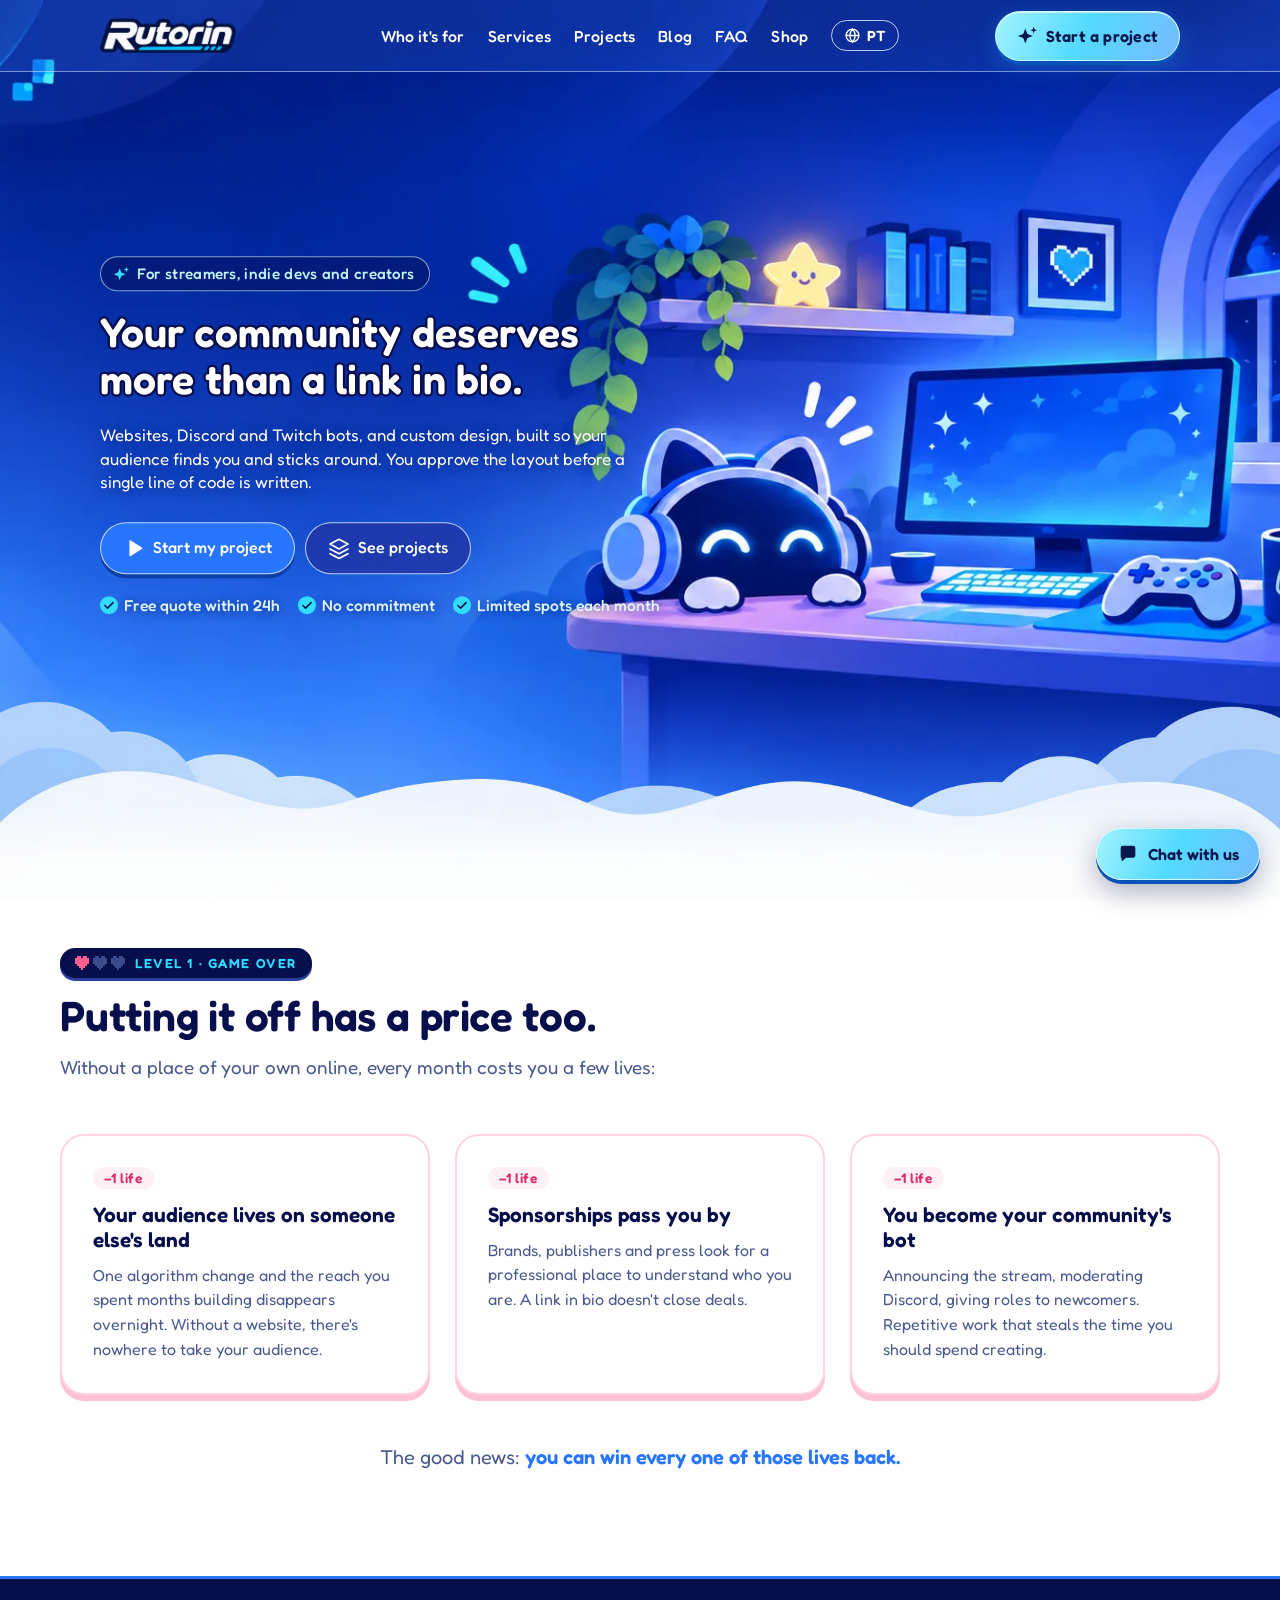
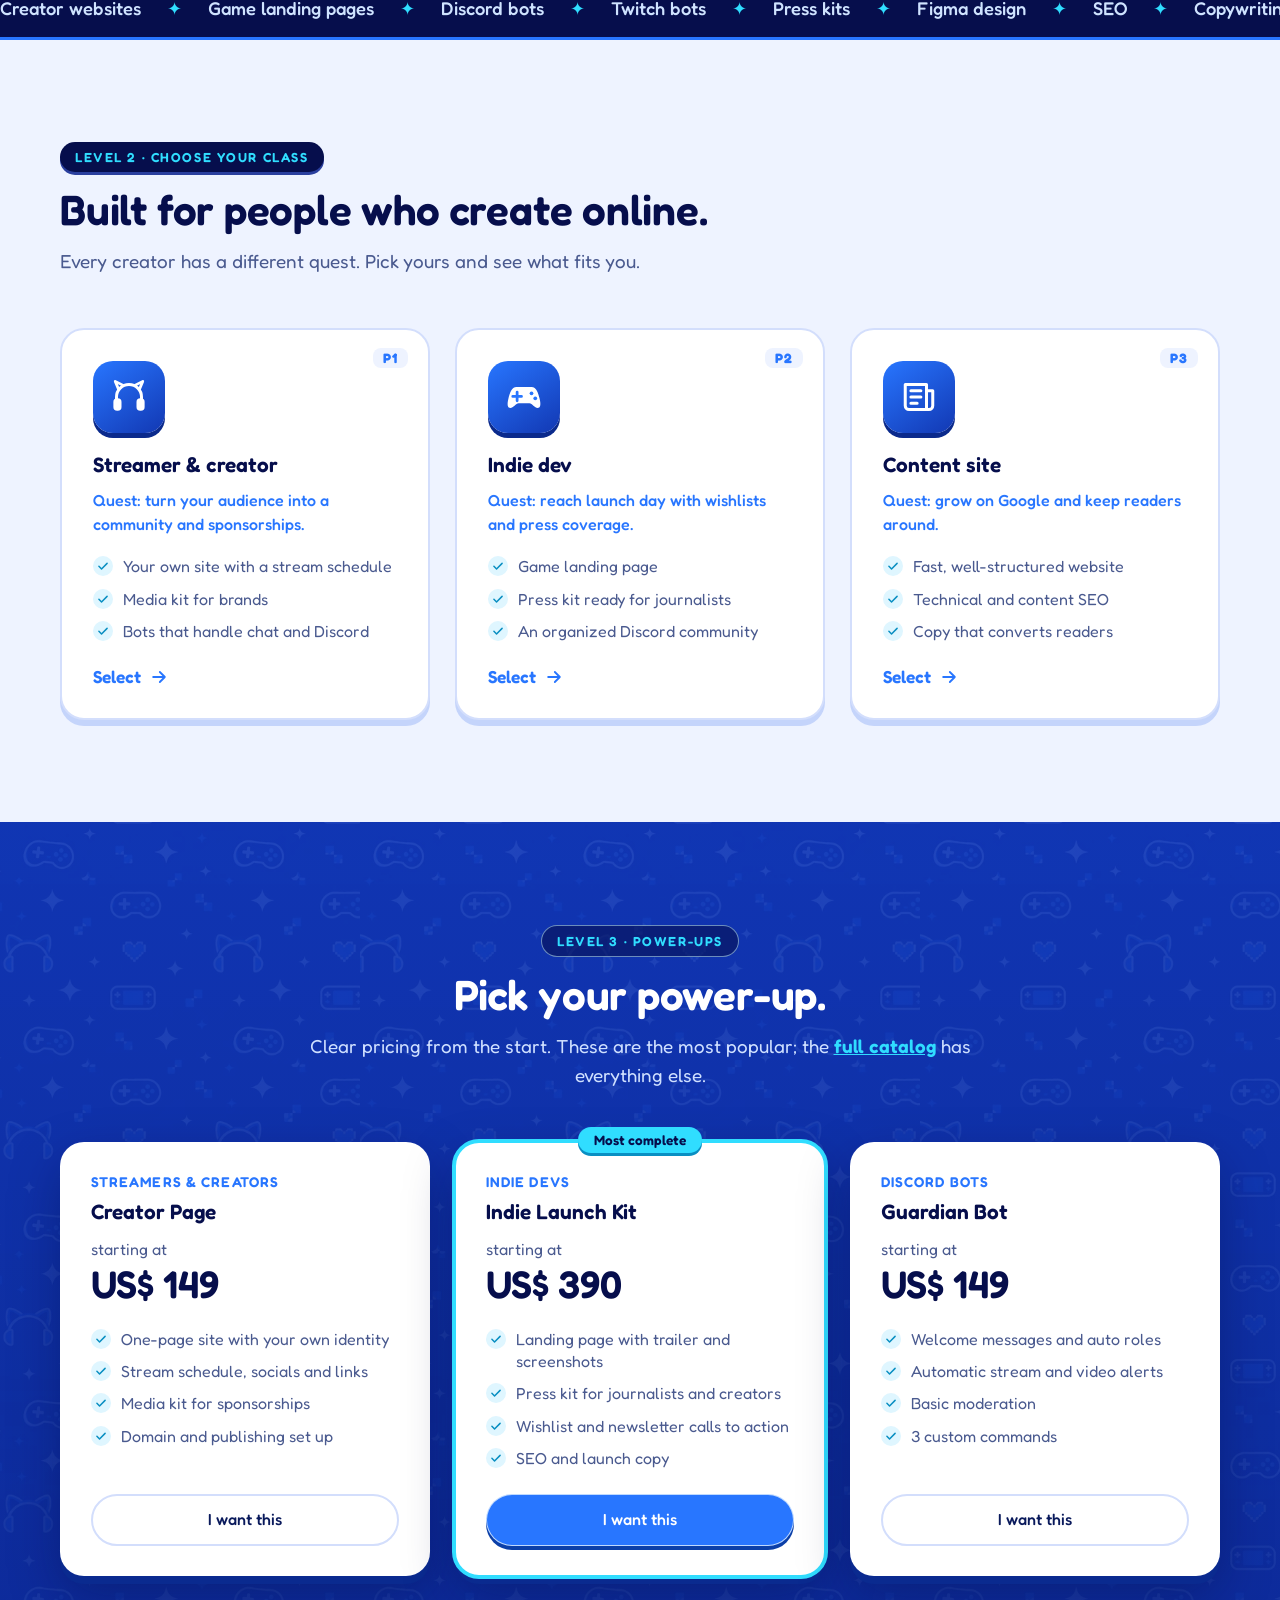
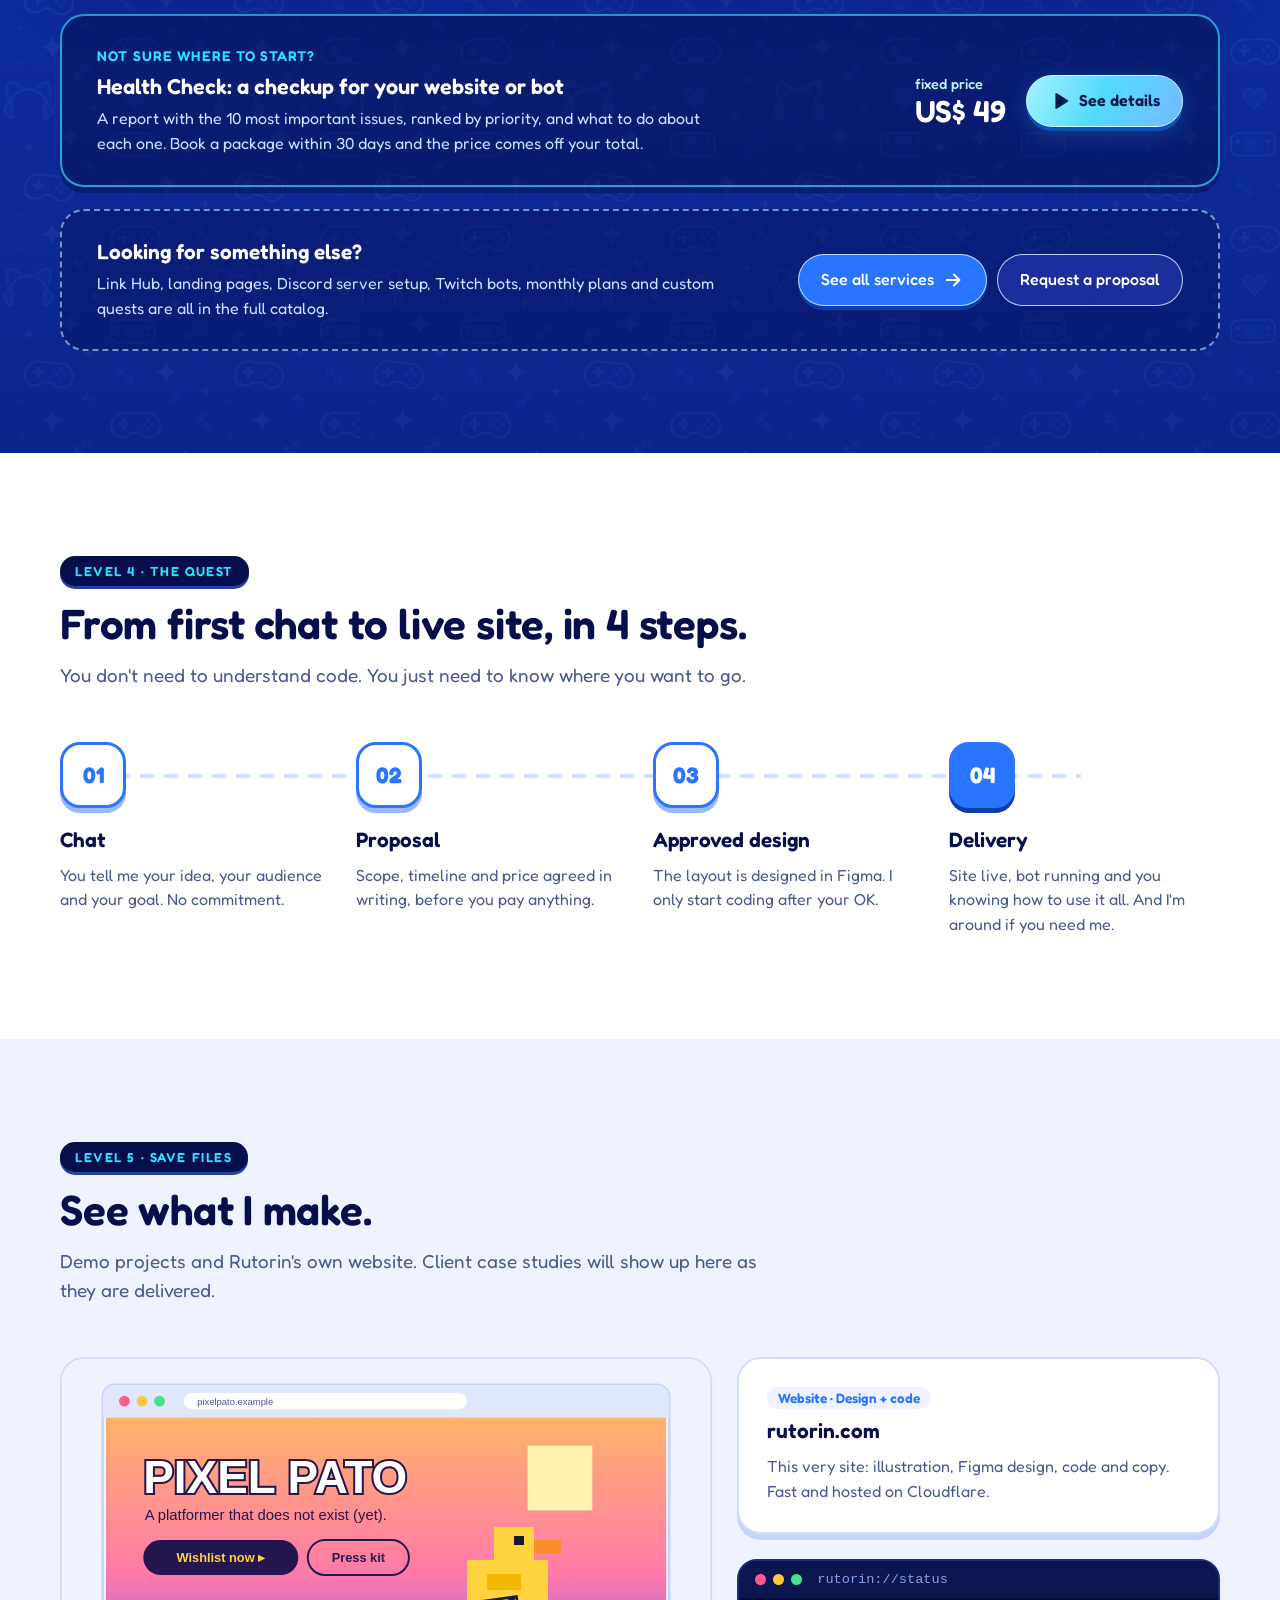
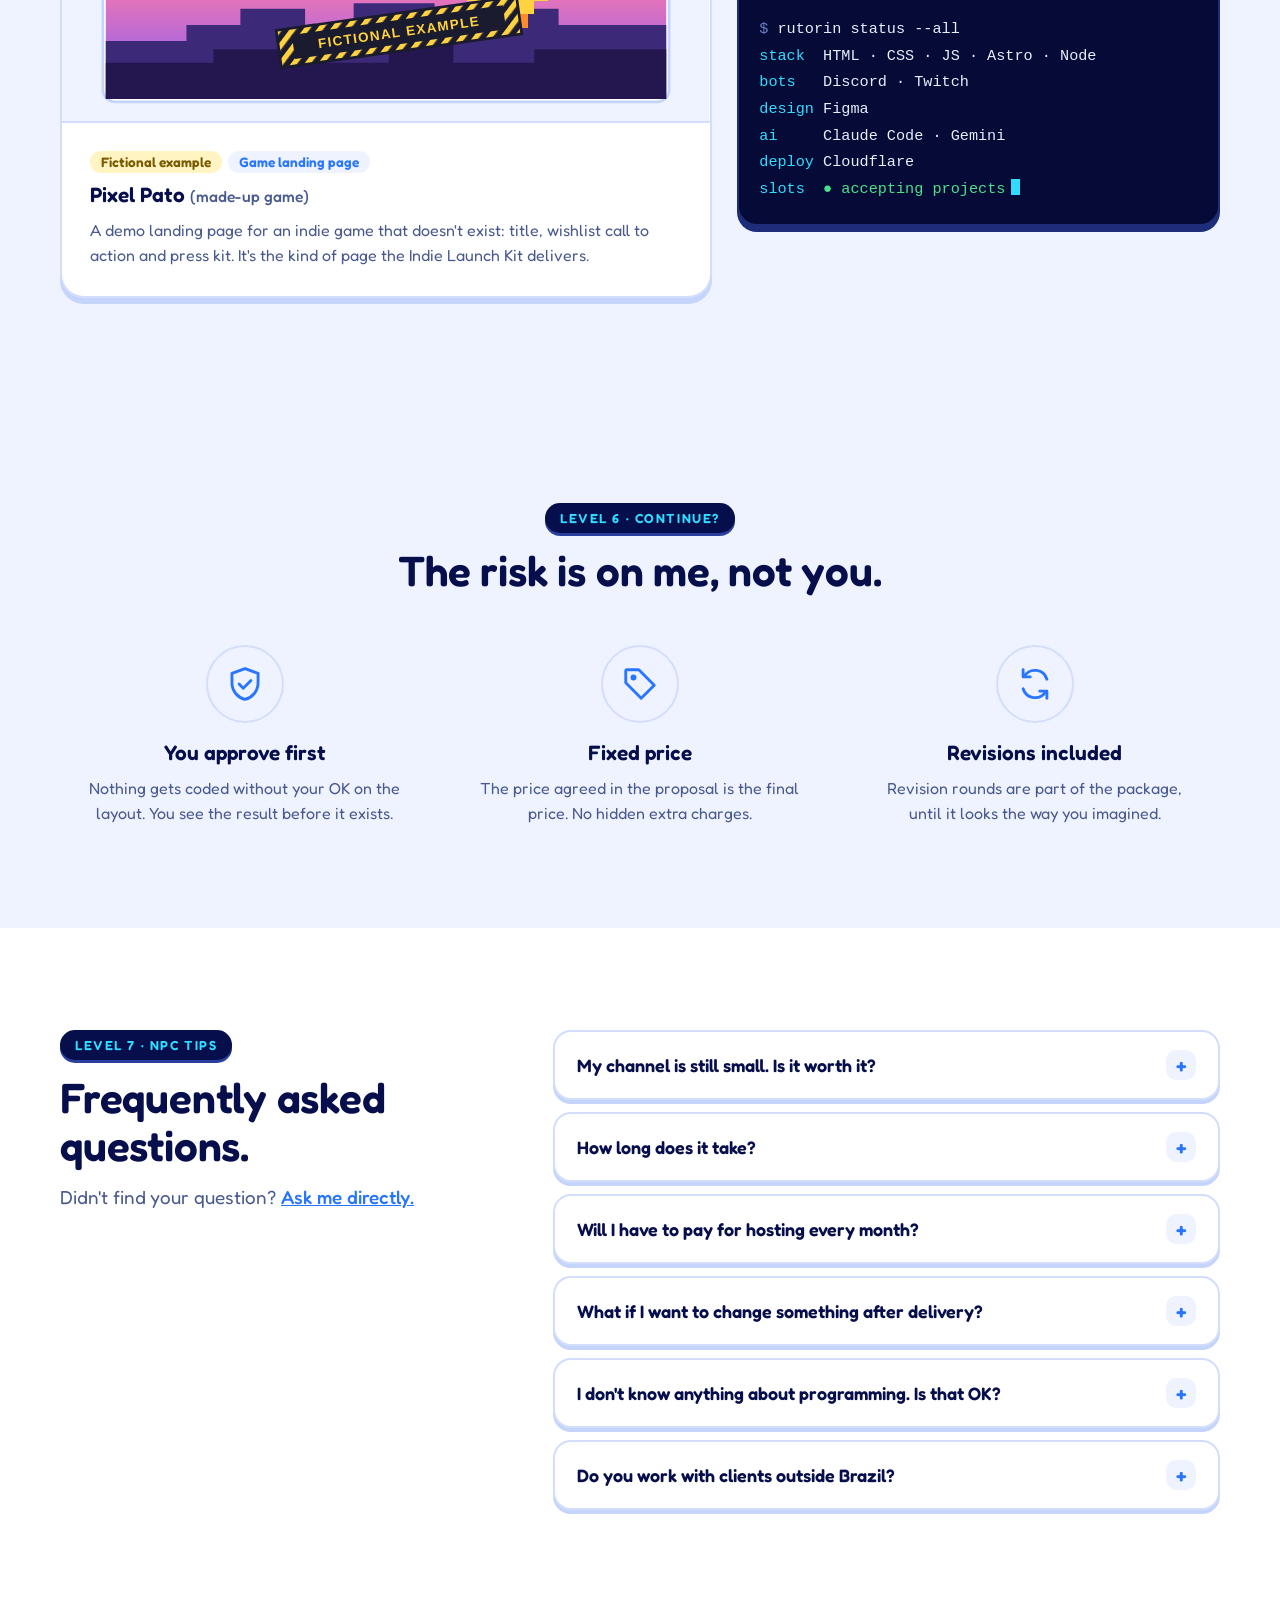
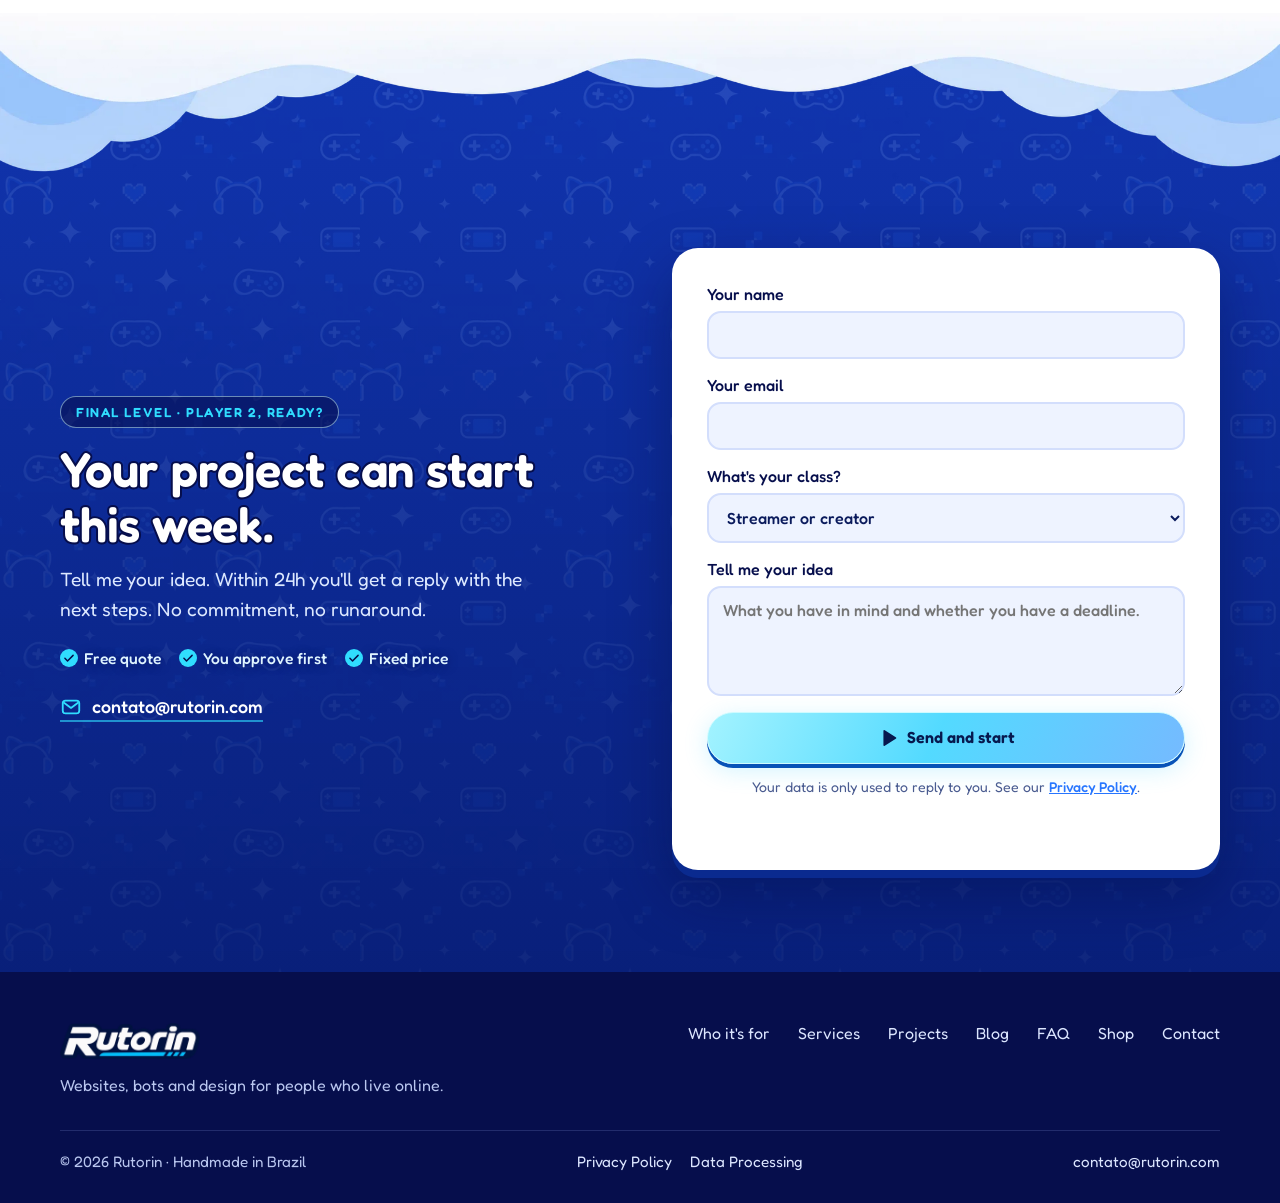
==== commit 96cc254a: "Chat ao vivo com tawk.to (carrega só no clique) e política de privacidade atualizada - Botão de chat" ====
--- a/index.html
+++ b/index.html
@@ -45,6 +45,7 @@
   <link rel="stylesheet" href="styles.css">
   <script>document.documentElement.classList.add('js')</script>
   <script src="script.js" defer></script>
+  <script src="assets/chat.js" defer></script>
 </head>
 <body>
   <svg class="icon-library" xmlns="http://www.w3.org/2000/svg" aria-hidden="true">
--- a/styles.css
+++ b/styles.css
@@ -491,6 +491,8 @@
 
 /* Planos mensais */
 .svc-plans{display:grid;grid-template-columns:repeat(2,minmax(0,360px));justify-content:center;gap:clamp(1rem,2vw,1.6rem)}
+.svc-plan .check-list{margin-bottom:16px}
+.svc-fine{margin:0 0 22px!important;padding:12px 14px;border-radius:14px;background:var(--soft);font-size:.9rem;line-height:1.45!important}
 .svc-plan .price strong span{margin-left:4px;font-size:1.1rem;font-weight:500;color:var(--ink-soft)}
 .svc-custom-price{margin-top:10px!important;color:#bff6ff!important}
 .svc-custom-price strong{color:var(--white);font-size:1.2rem}
@@ -526,6 +528,15 @@
   .svc-feature-box .price strong{font-size:2.4rem}
   .health-strip-price .button,.custom-quest-actions,.custom-quest-actions .button{width:100%}
 }
+
+/* Botão do chat ao vivo (assets/chat.js carrega o tawk.to só no clique) */
+.chat-launcher{position:fixed;right:20px;bottom:20px;z-index:30;display:inline-flex;align-items:center;gap:9px;min-height:52px;padding:12px 20px;border:1.5px solid #cefbff;border-radius:999px;color:#07194e;font:inherit;font-size:1rem;font-weight:600;background:linear-gradient(115deg,#a3f3ff 0%,#53daff 48%,#75baff 100%);box-shadow:0 4px 0 #0753b8,0 10px 30px rgba(3,12,64,.35);transition:translate .2s ease,box-shadow .2s ease}
+.chat-launcher svg{width:22px;height:22px;flex:none}
+.chat-launcher:hover{translate:0 -2px;box-shadow:0 7px 0 #0753b8,0 14px 34px rgba(3,12,64,.4)}
+.chat-launcher:active{translate:0 2px;box-shadow:0 2px 0 #0753b8}
+.chat-launcher.is-loading{opacity:.85;cursor:progress}
+.chat-launcher.is-loading svg{animation:blink 1s steps(1) infinite}
+@media(max-width:540px){.chat-launcher{right:14px;bottom:14px;min-height:48px;padding:10px 16px;font-size:.92rem}}
 
 /* =========================================================
    RESPONSIVO
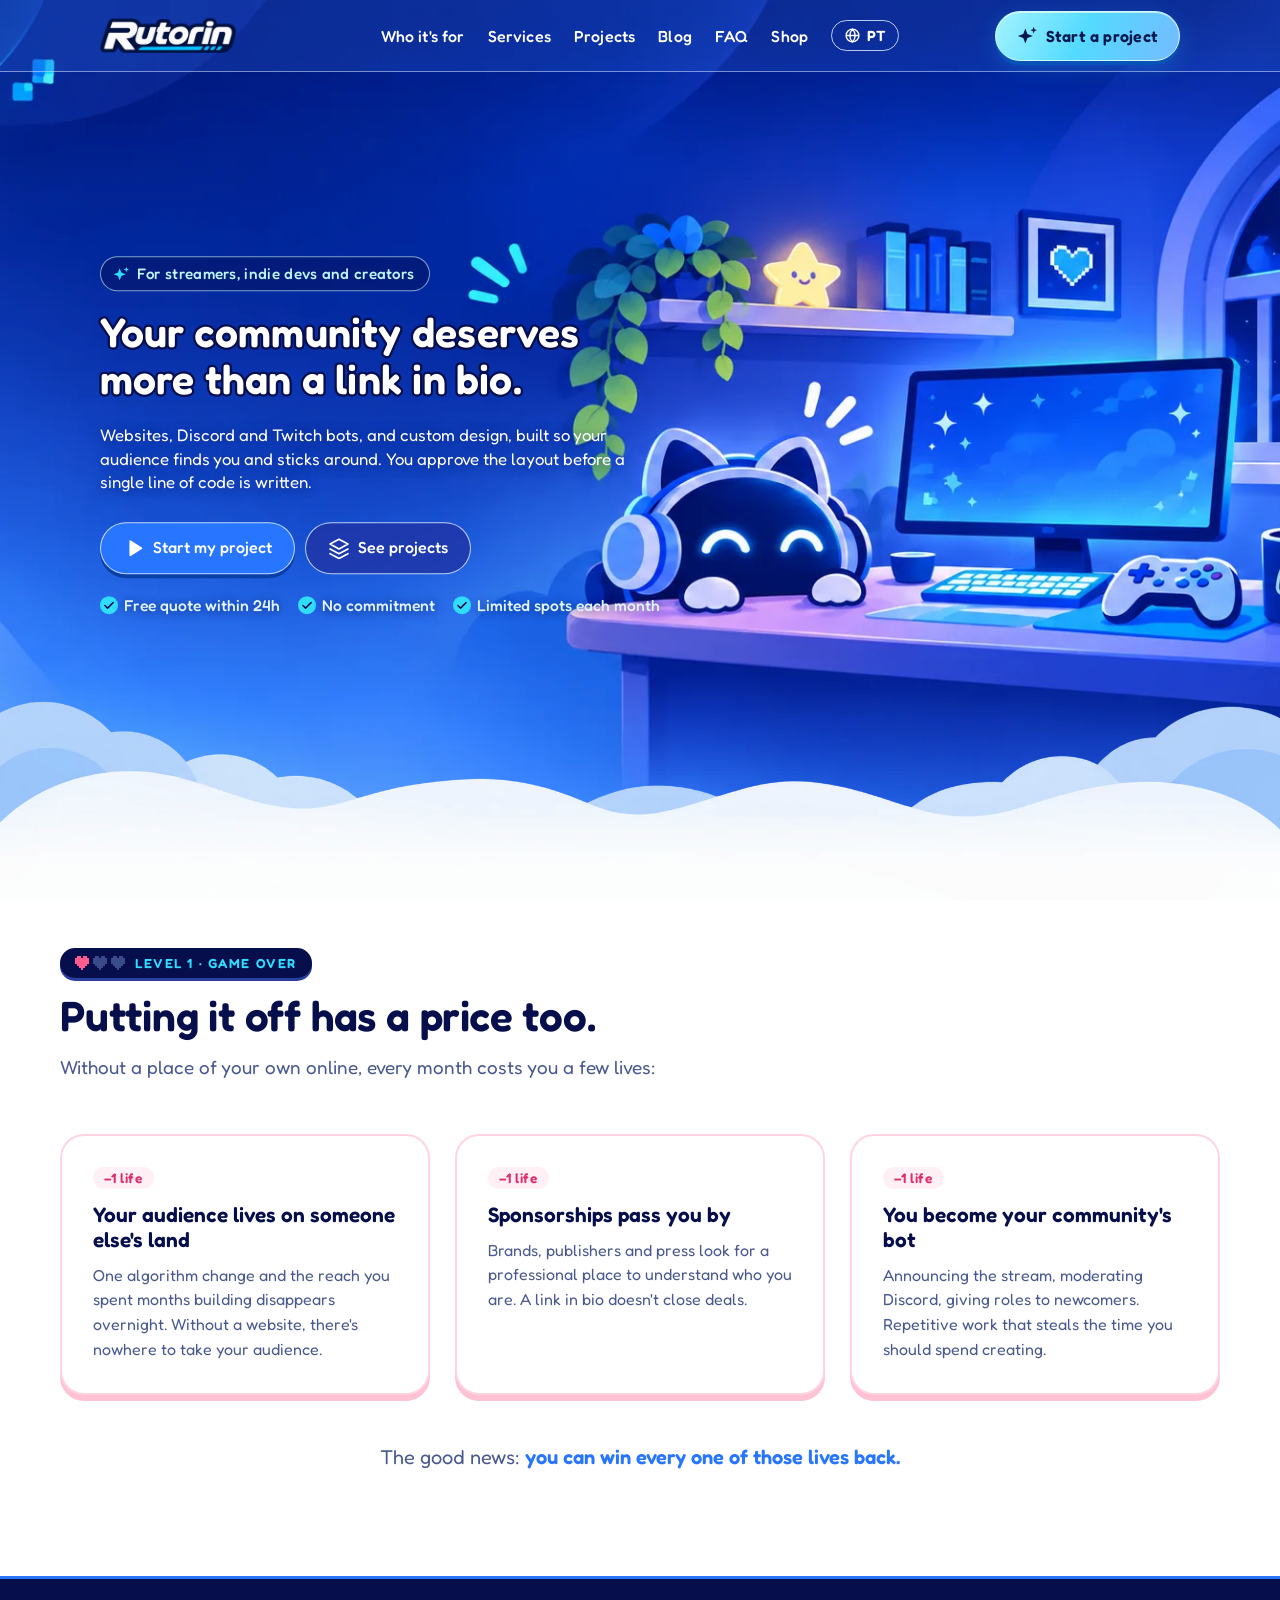
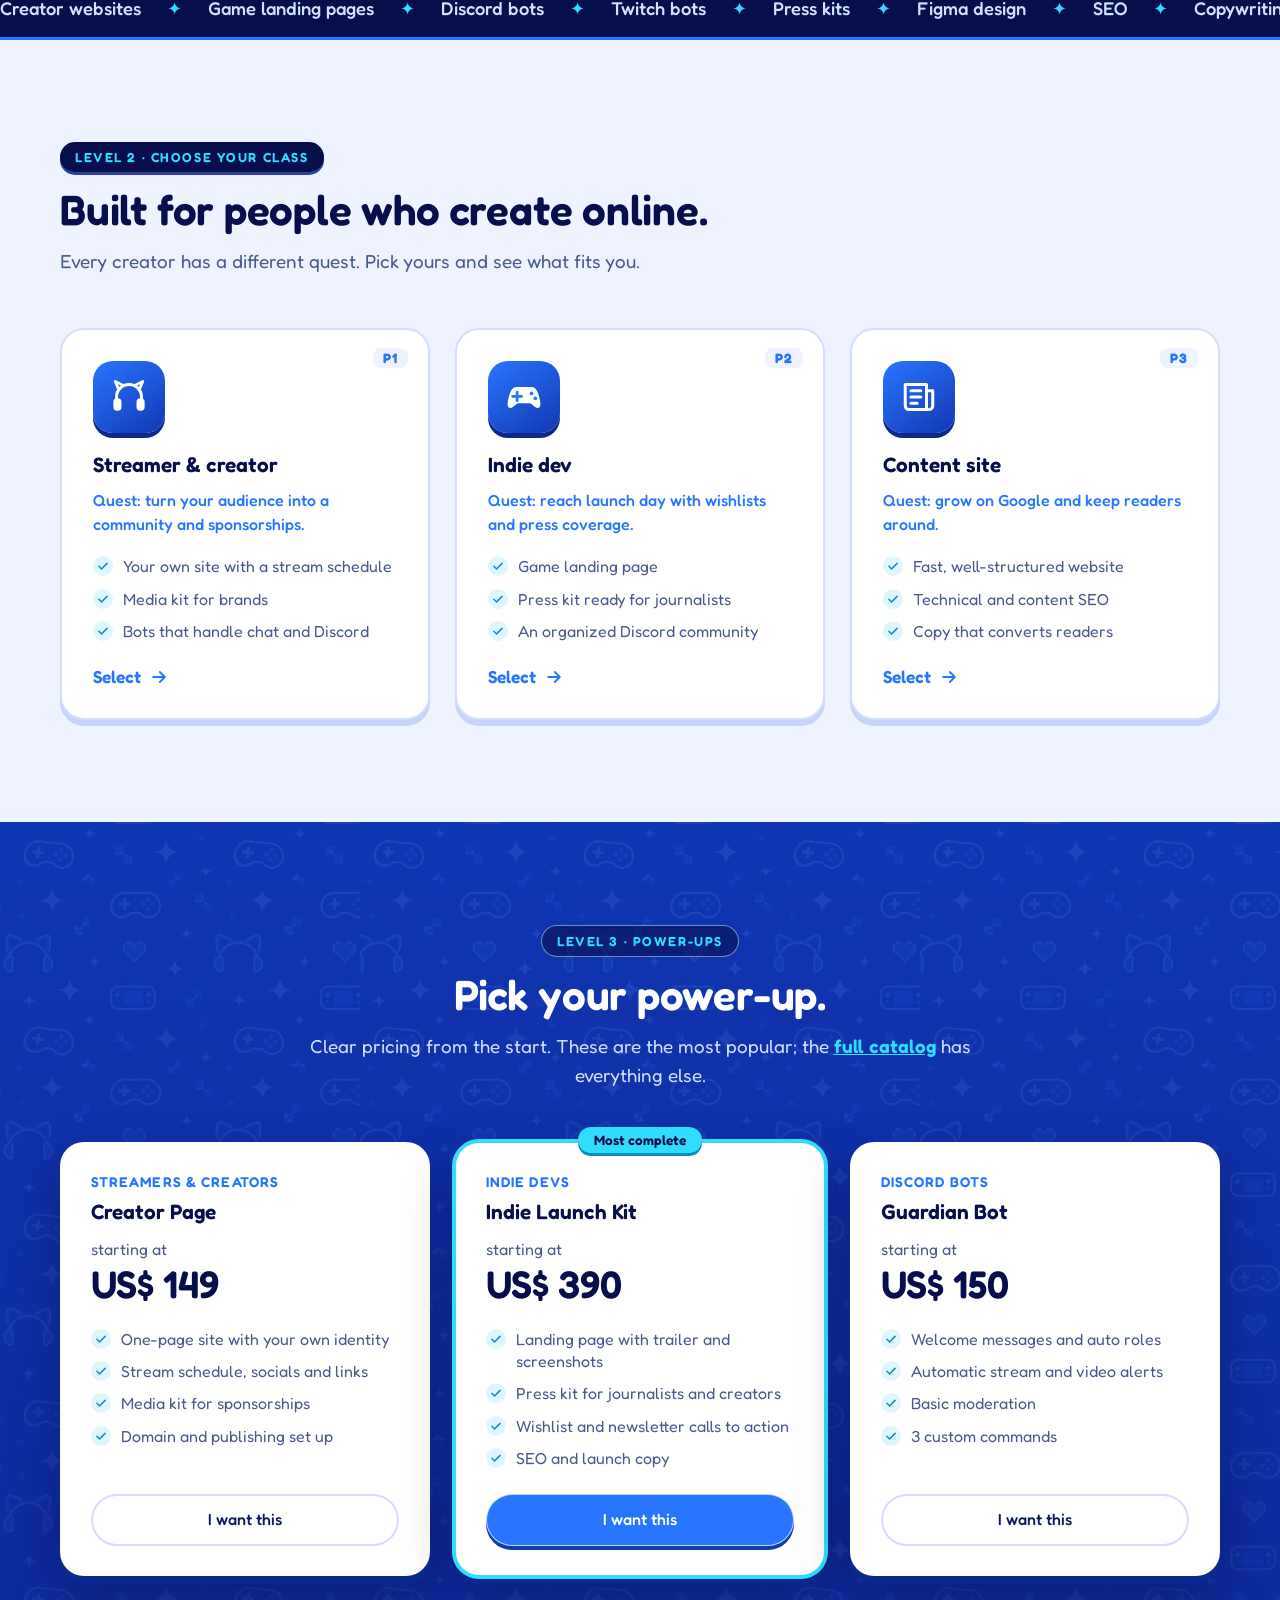
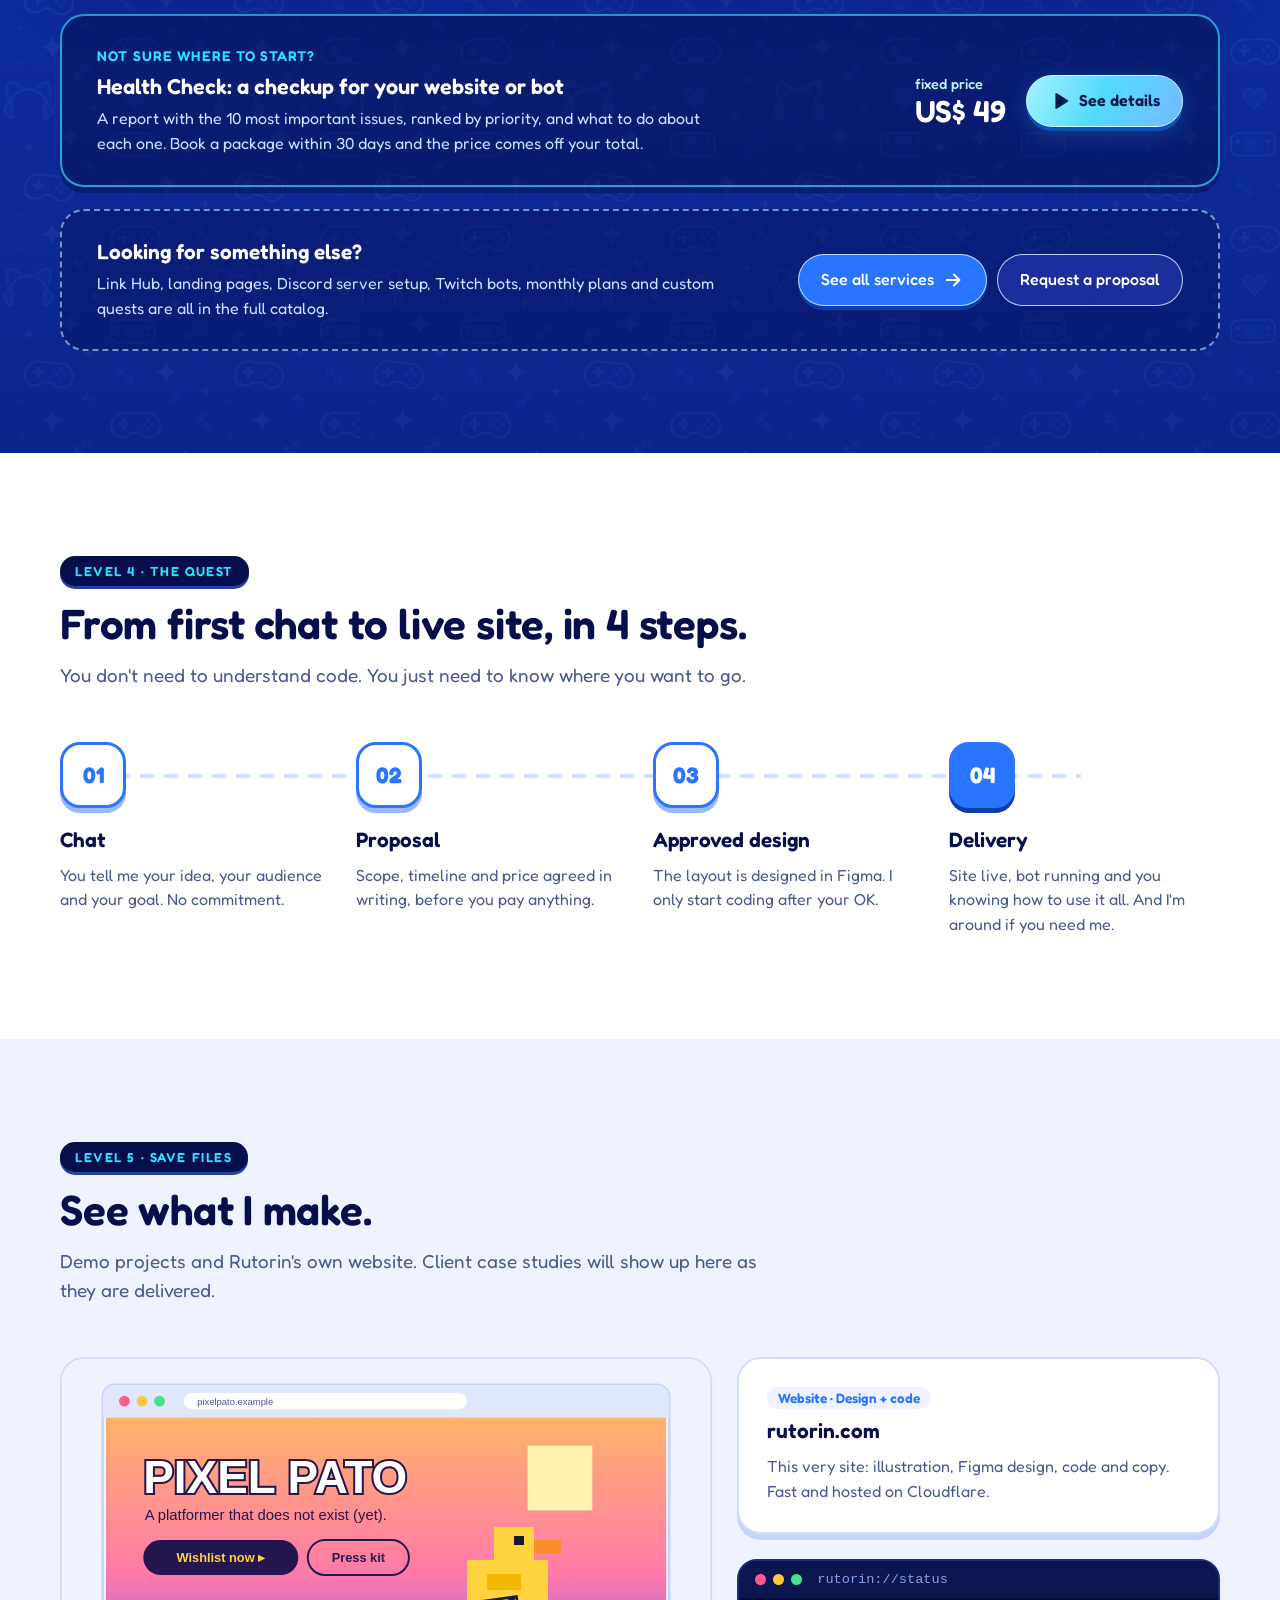
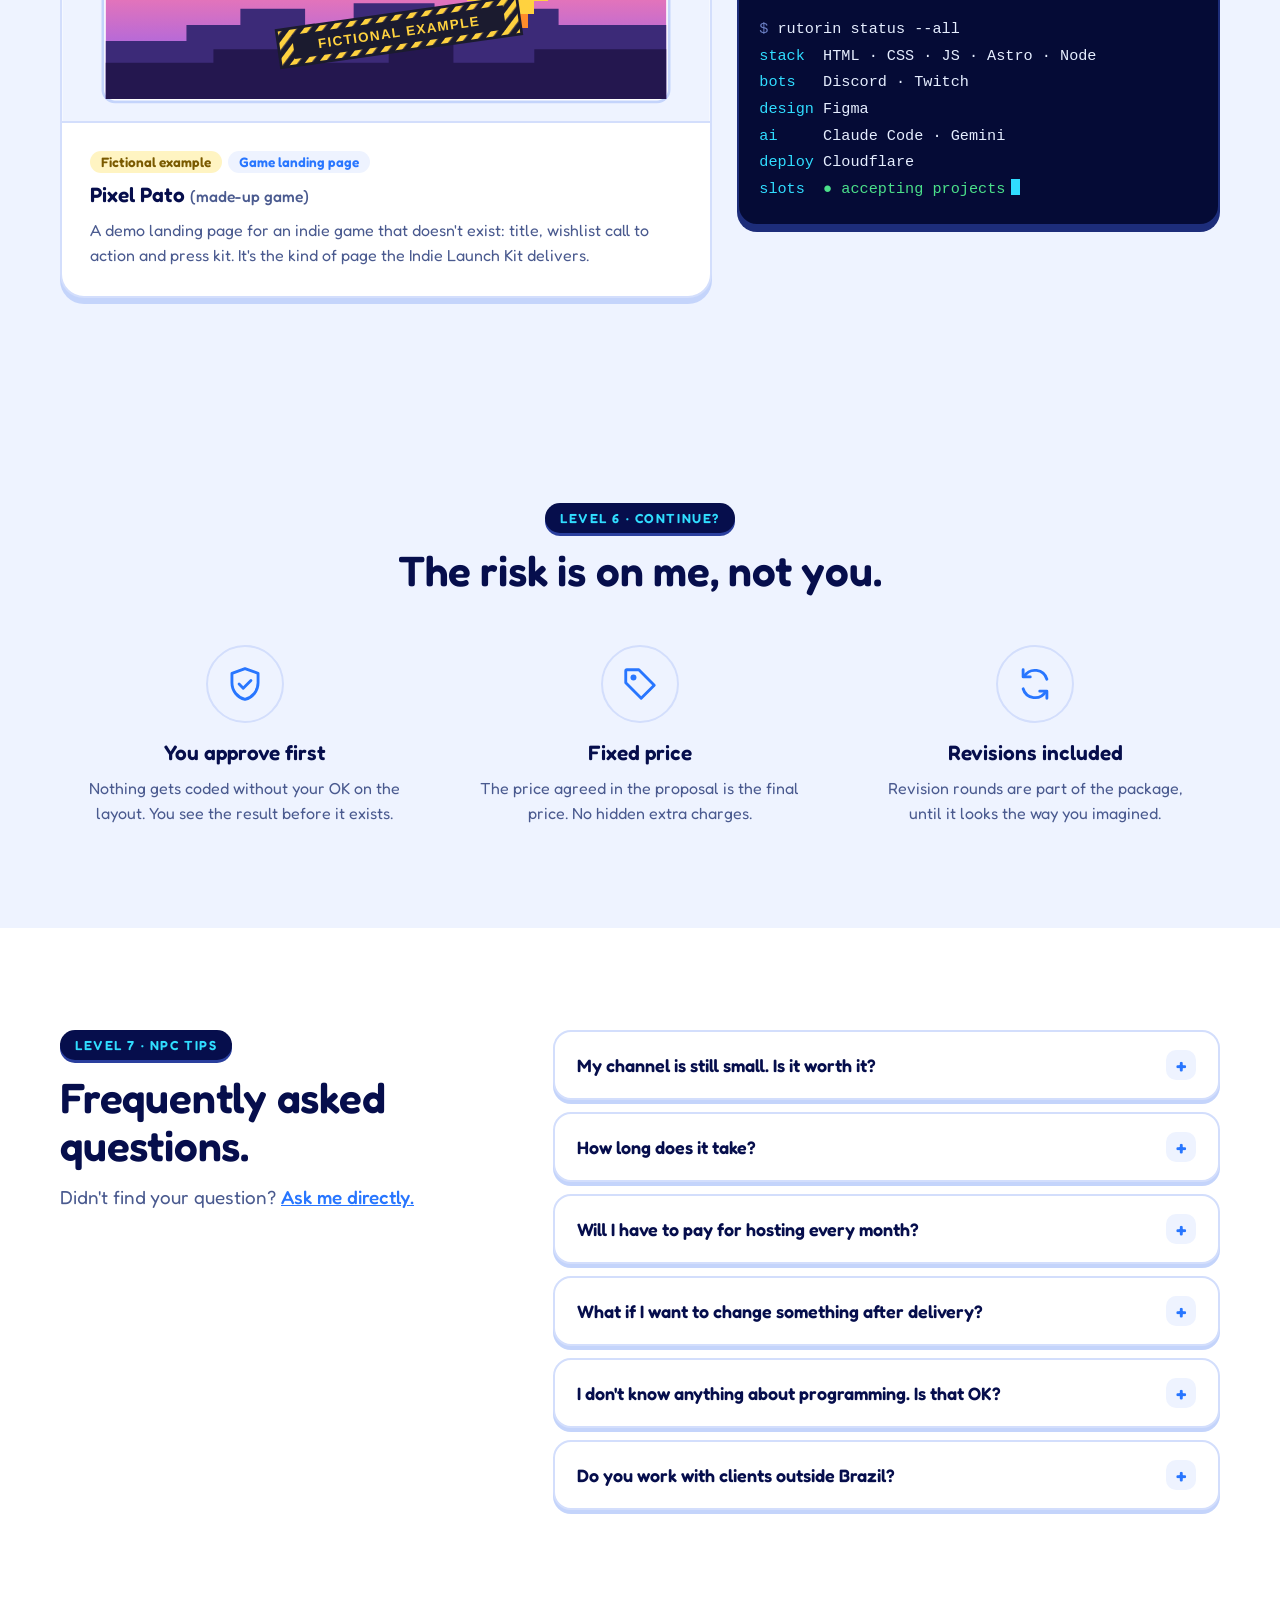
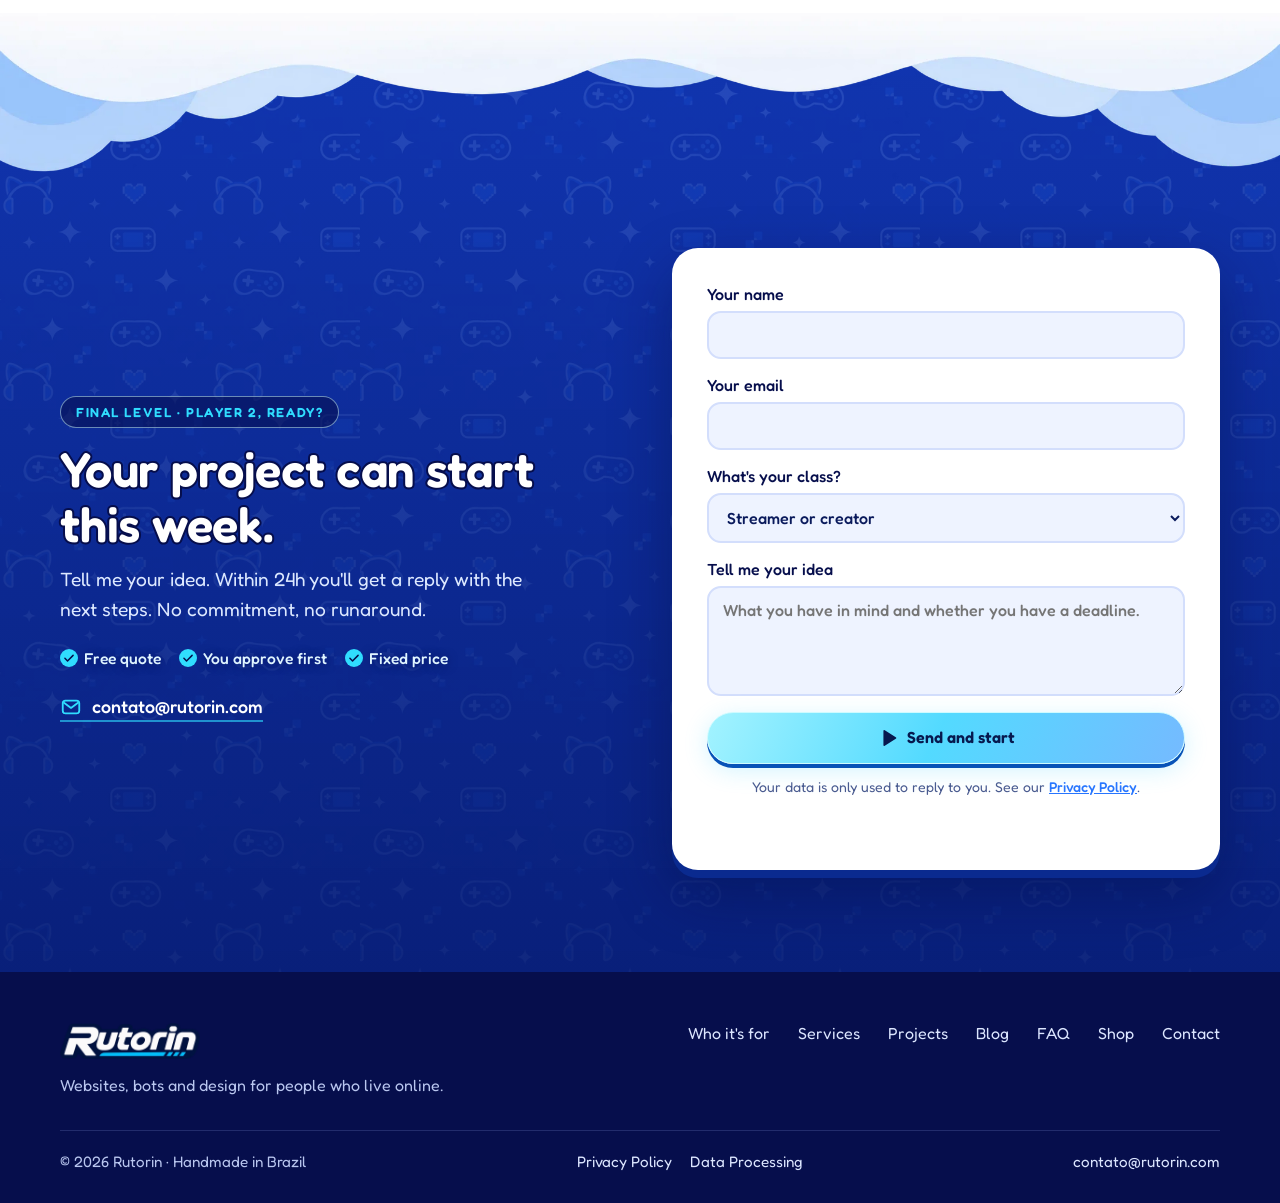
==== commit 797755a9: "Remove o chat ao vivo (tawk.to) por enquanto - Tira o botão e o script do chat, o estilo e as regras" ====
--- a/index.html
+++ b/index.html
@@ -45,7 +45,6 @@
   <link rel="stylesheet" href="styles.css">
   <script>document.documentElement.classList.add('js')</script>
   <script src="script.js" defer></script>
-  <script src="assets/chat.js" defer></script>
 </head>
 <body>
   <svg class="icon-library" xmlns="http://www.w3.org/2000/svg" aria-hidden="true">
--- a/styles.css
+++ b/styles.css
@@ -529,15 +529,6 @@
   .health-strip-price .button,.custom-quest-actions,.custom-quest-actions .button{width:100%}
 }
 
-/* Botão do chat ao vivo (assets/chat.js carrega o tawk.to só no clique) */
-.chat-launcher{position:fixed;right:20px;bottom:20px;z-index:30;display:inline-flex;align-items:center;gap:9px;min-height:52px;padding:12px 20px;border:1.5px solid #cefbff;border-radius:999px;color:#07194e;font:inherit;font-size:1rem;font-weight:600;background:linear-gradient(115deg,#a3f3ff 0%,#53daff 48%,#75baff 100%);box-shadow:0 4px 0 #0753b8,0 10px 30px rgba(3,12,64,.35);transition:translate .2s ease,box-shadow .2s ease}
-.chat-launcher svg{width:22px;height:22px;flex:none}
-.chat-launcher:hover{translate:0 -2px;box-shadow:0 7px 0 #0753b8,0 14px 34px rgba(3,12,64,.4)}
-.chat-launcher:active{translate:0 2px;box-shadow:0 2px 0 #0753b8}
-.chat-launcher.is-loading{opacity:.85;cursor:progress}
-.chat-launcher.is-loading svg{animation:blink 1s steps(1) infinite}
-@media(max-width:540px){.chat-launcher{right:14px;bottom:14px;min-height:48px;padding:10px 16px;font-size:.92rem}}
-
 /* =========================================================
    RESPONSIVO
    ========================================================= */
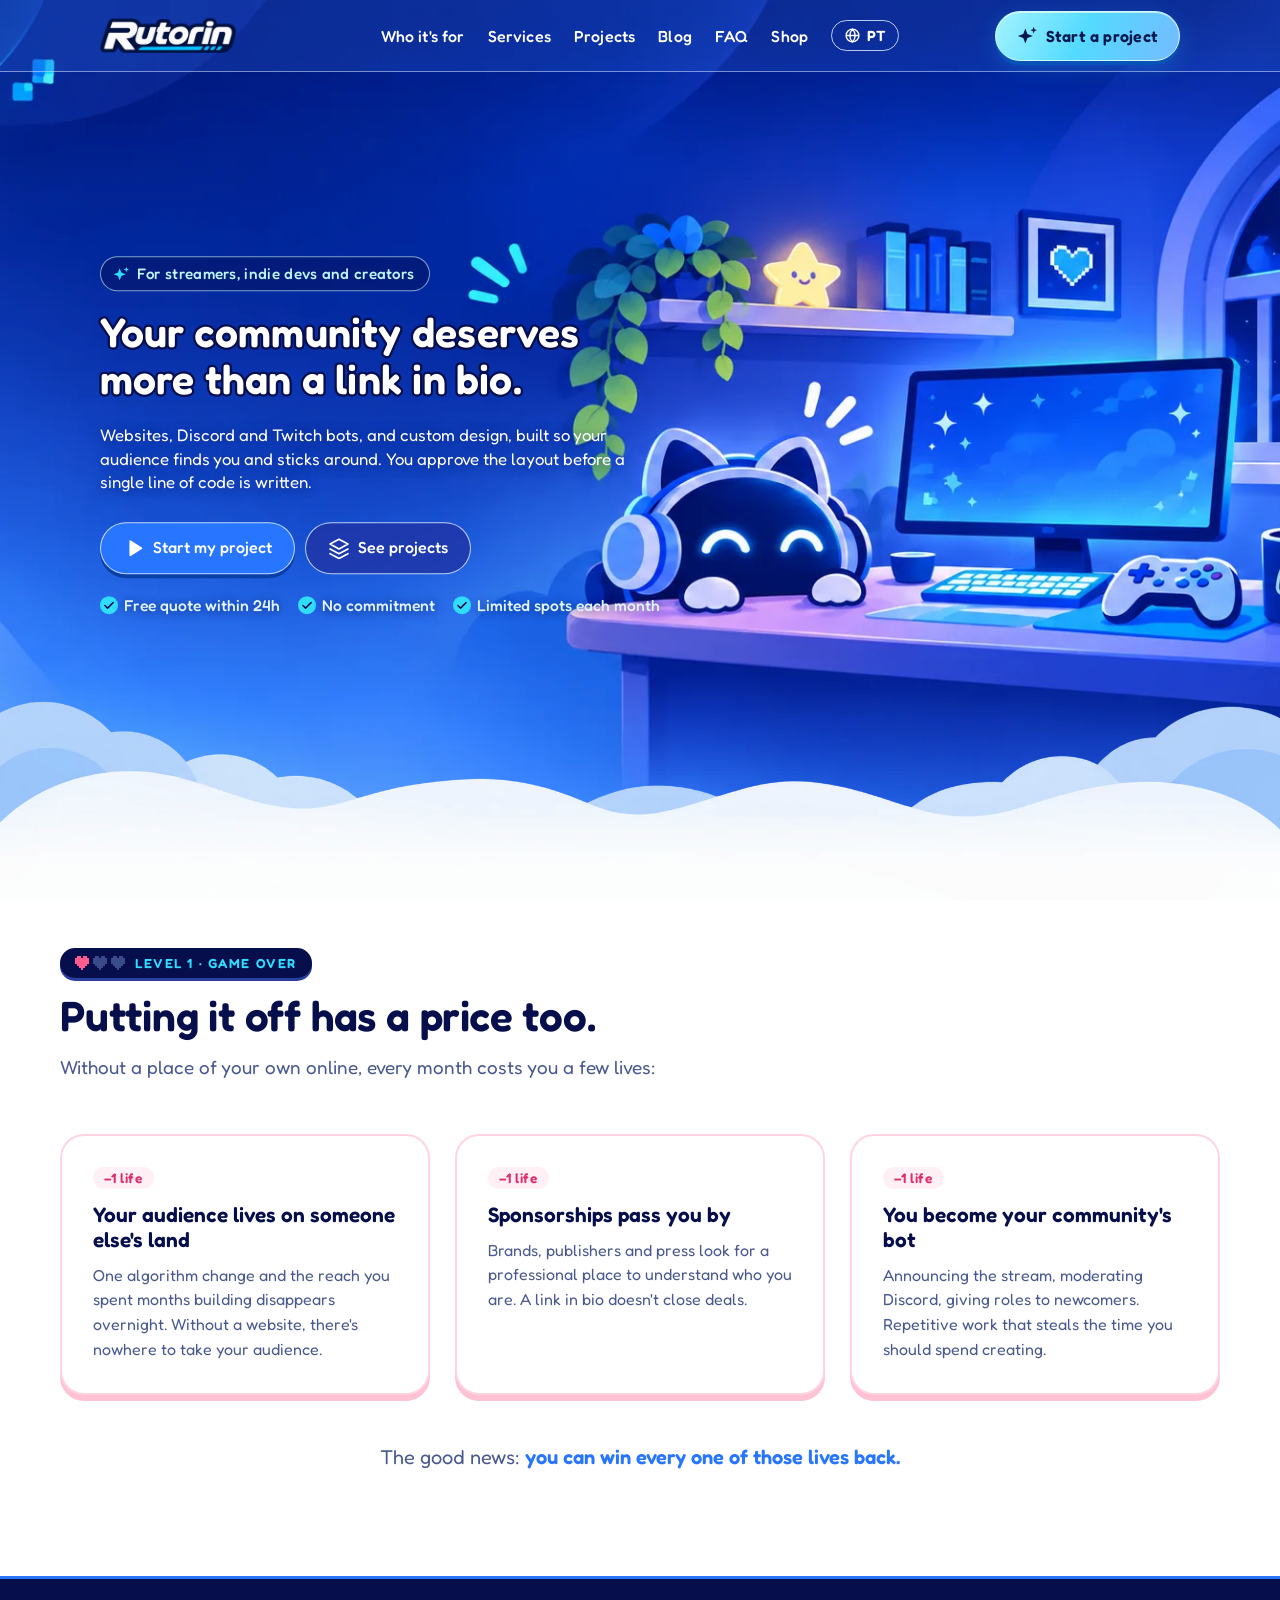
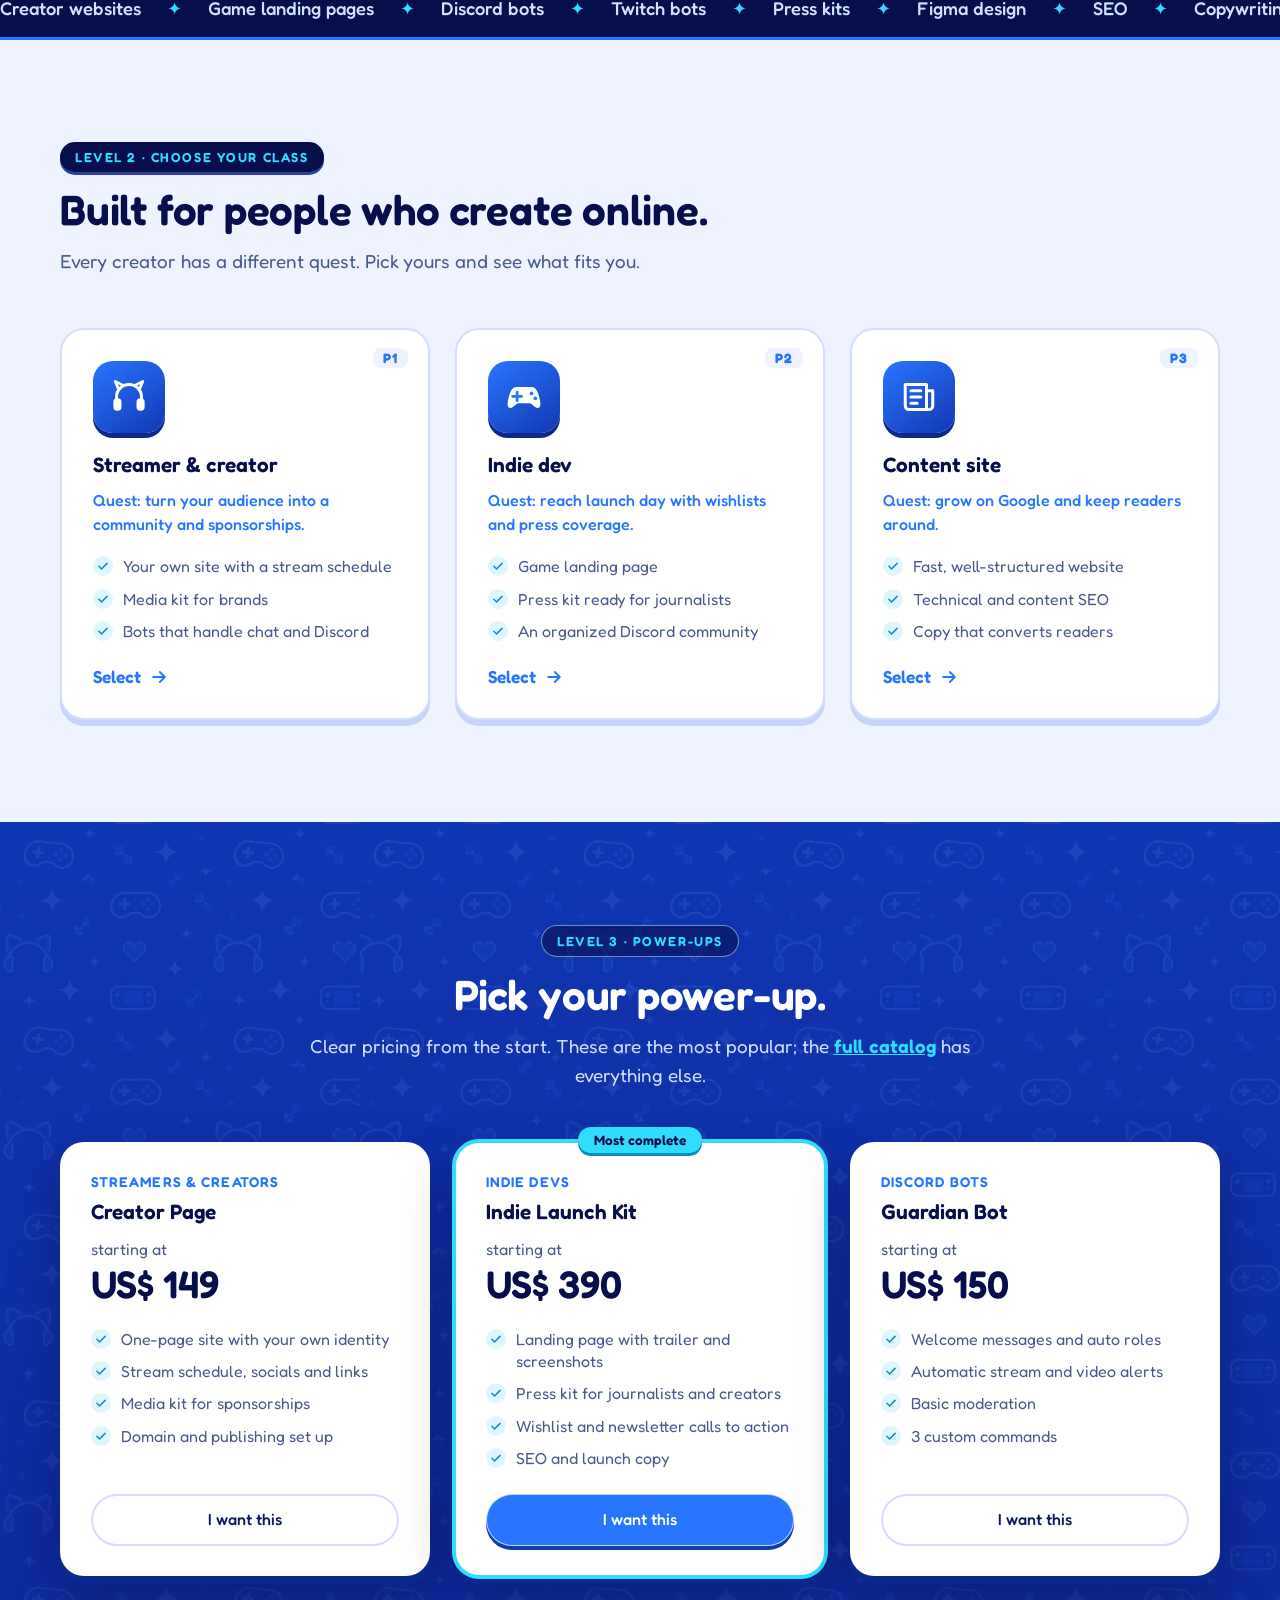
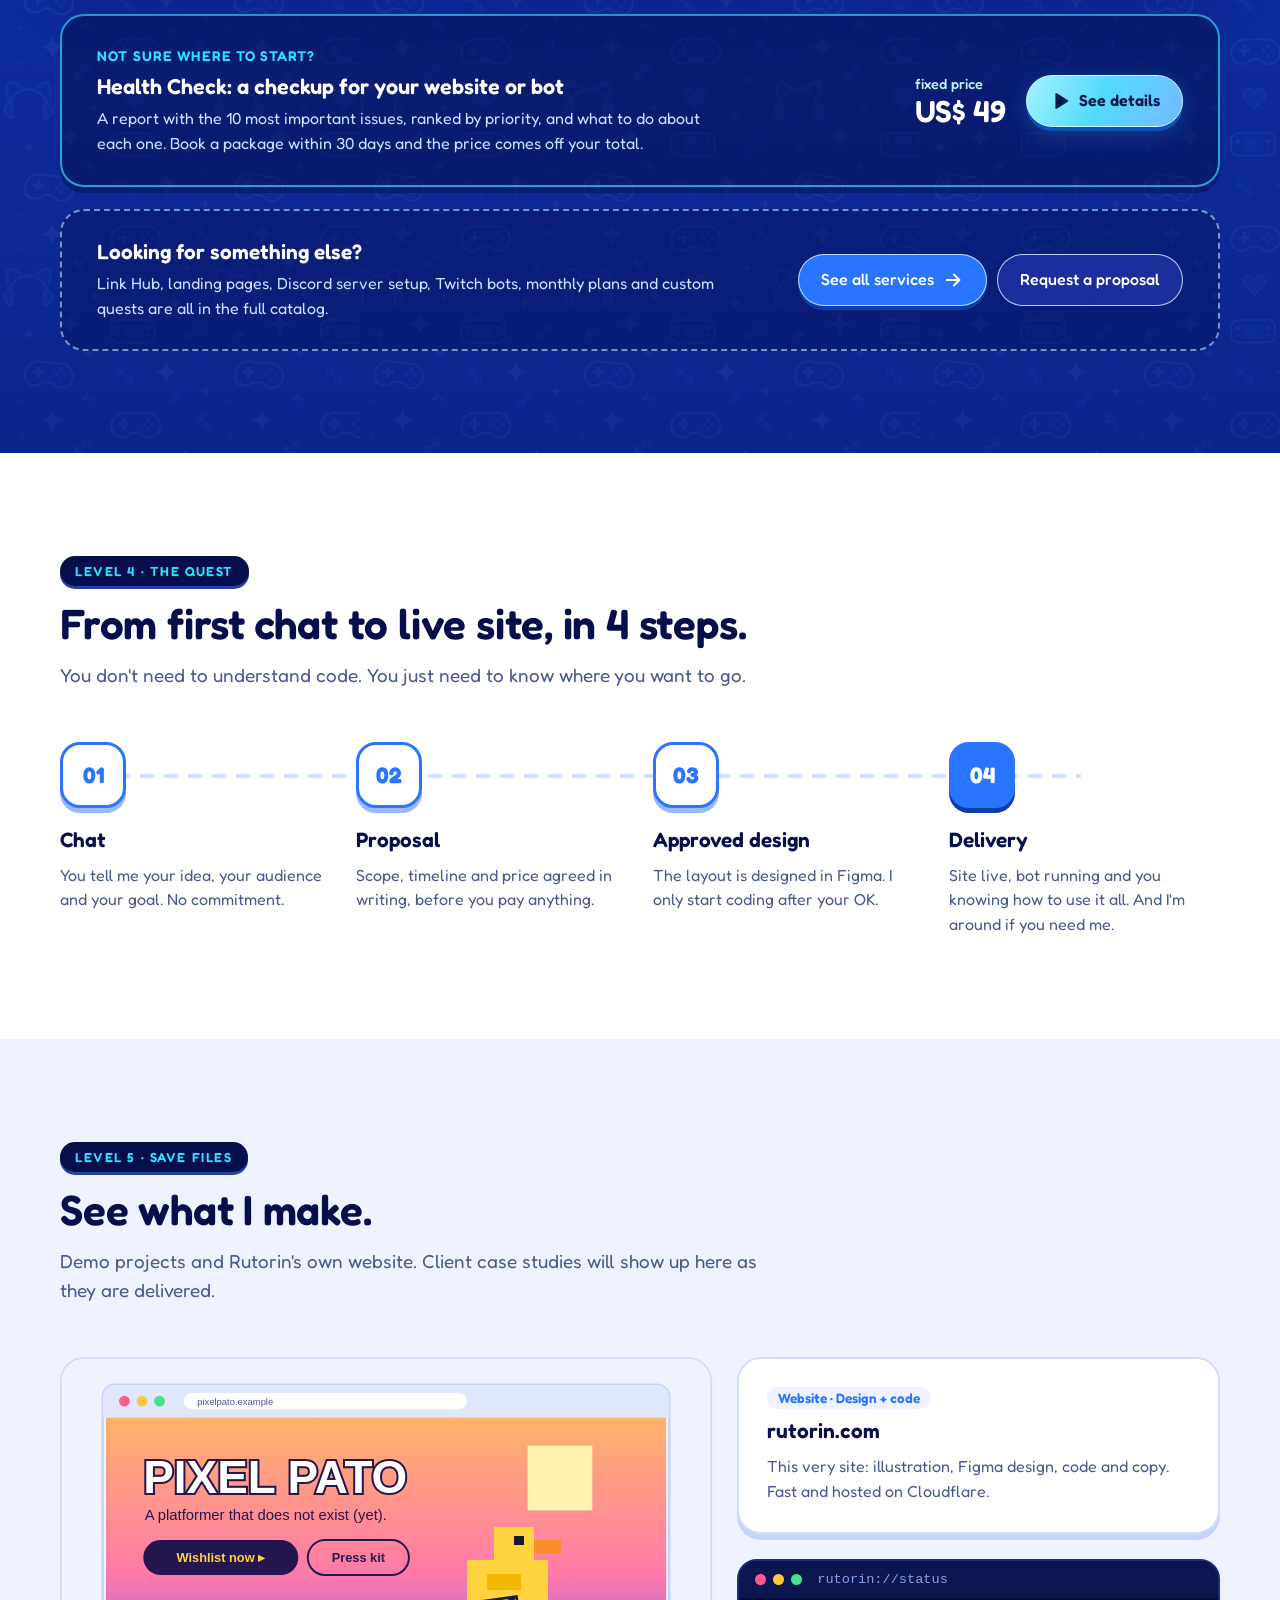
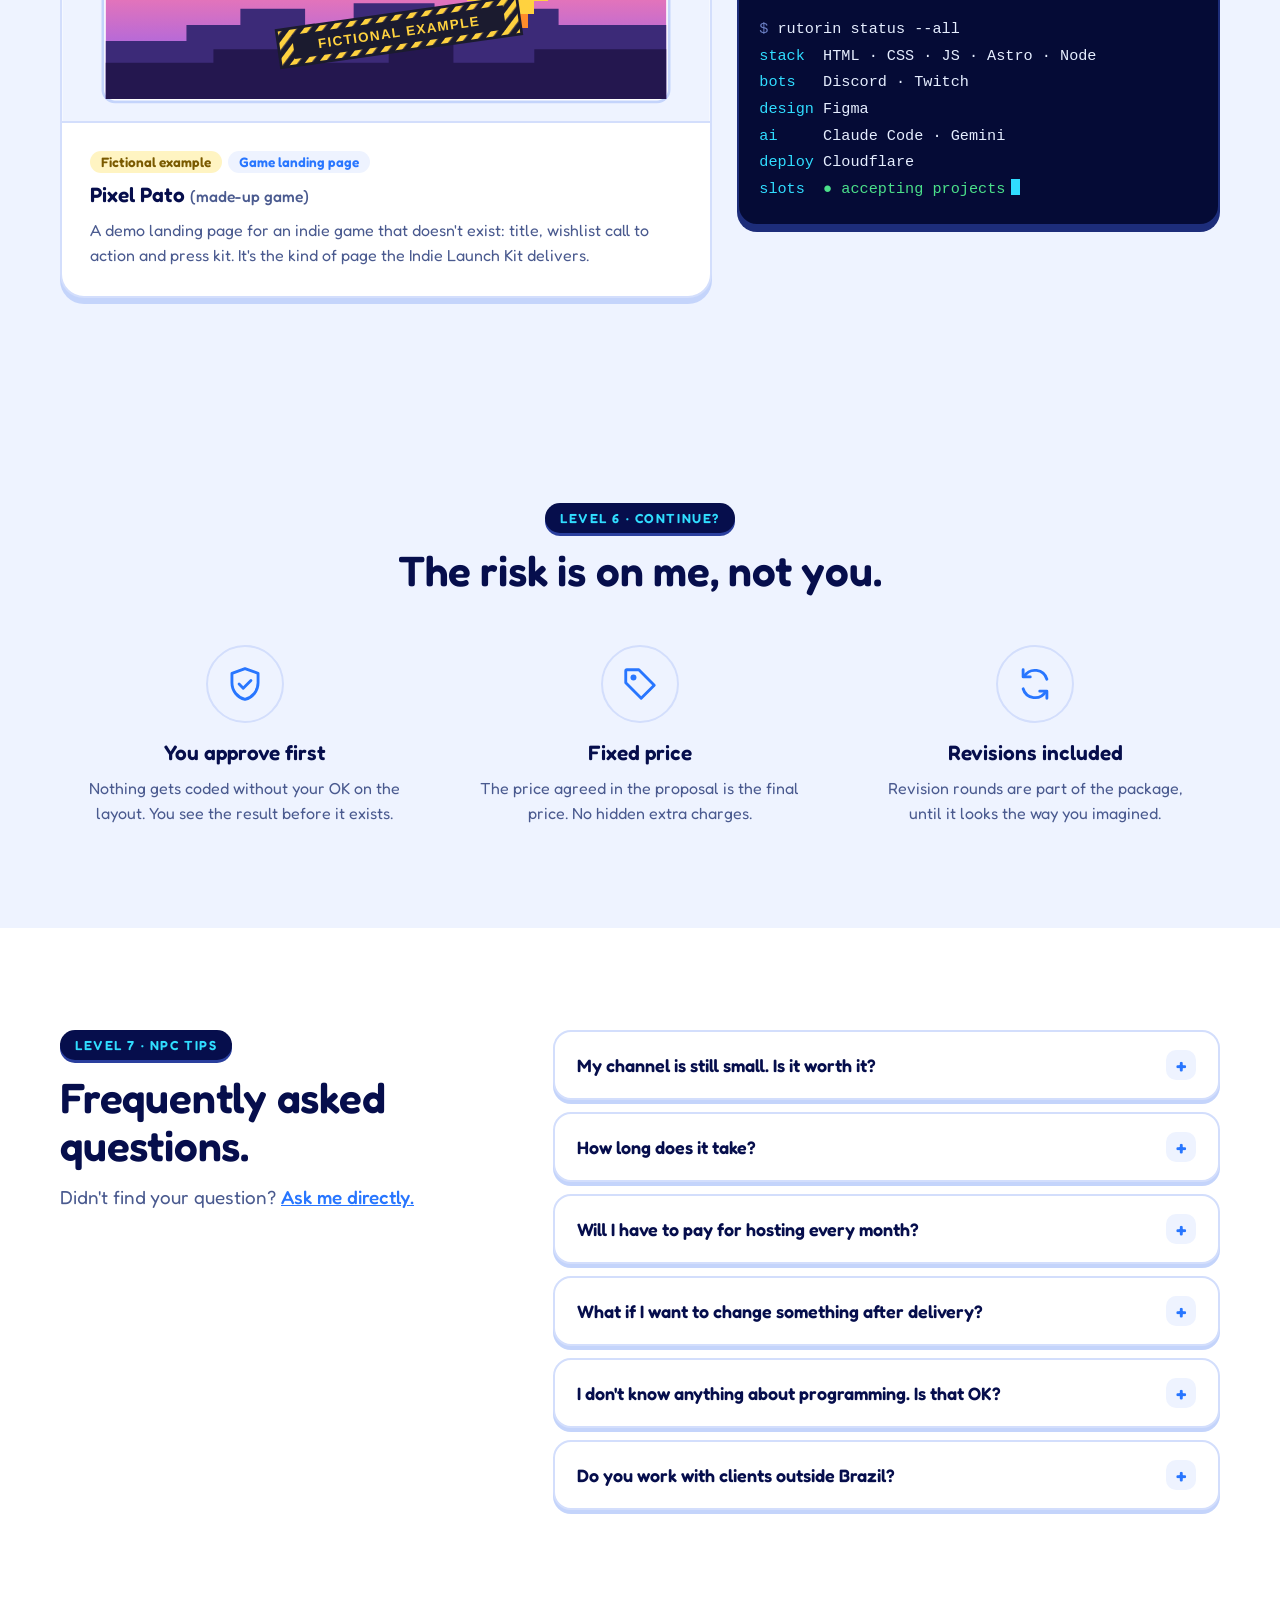
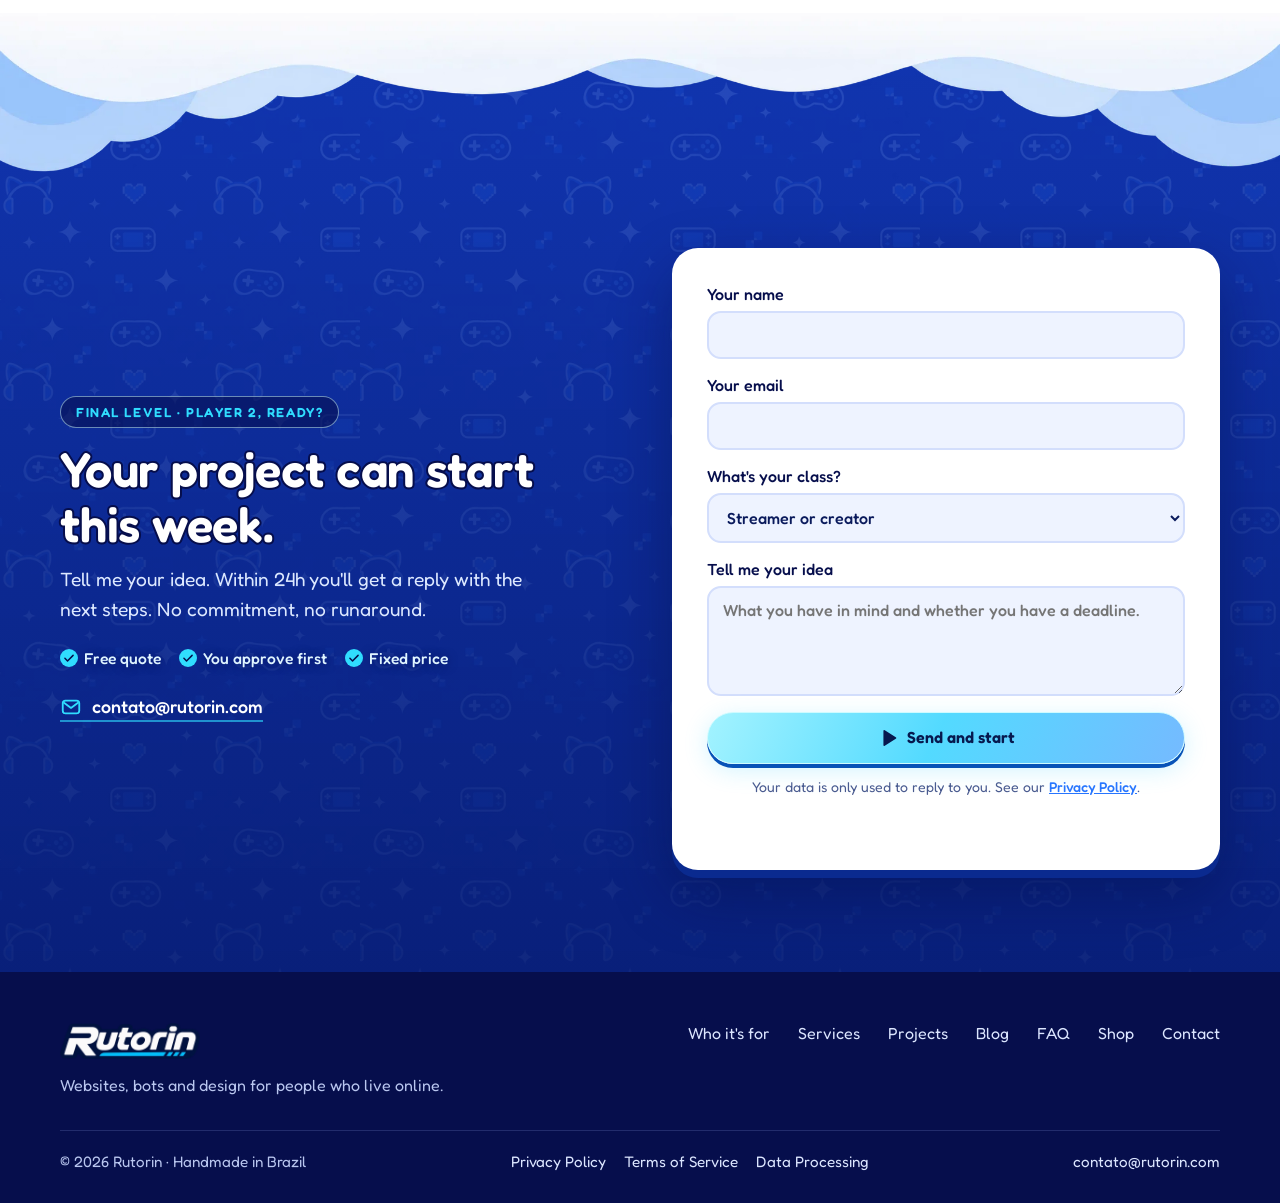
==== commit 56b2f8ca: "Adiciona Termos de Servico (PT/EN) e atualiza Politica de Privacidade - Novas paginas /termos/ e /en" ====
--- a/index.html
+++ b/index.html
@@ -473,7 +473,7 @@
     </div>
     <div class="container footer-bottom">
       <span>© <span data-year>2026</span> Rutorin · Feito à mão em Varginha, MG</span>
-      <nav class="footer-legal" aria-label="Documentos legais"><a href="privacidade/">Política de Privacidade</a><a href="tratamento-de-dados/">Tratamento de Dados</a></nav>
+      <nav class="footer-legal" aria-label="Documentos legais"><a href="privacidade/">Política de Privacidade</a><a href="termos/">Termos de Serviço</a><a href="tratamento-de-dados/">Tratamento de Dados</a></nav>
       <a href="mailto:contato@rutorin.com">contato@rutorin.com</a>
     </div>
   </footer>
